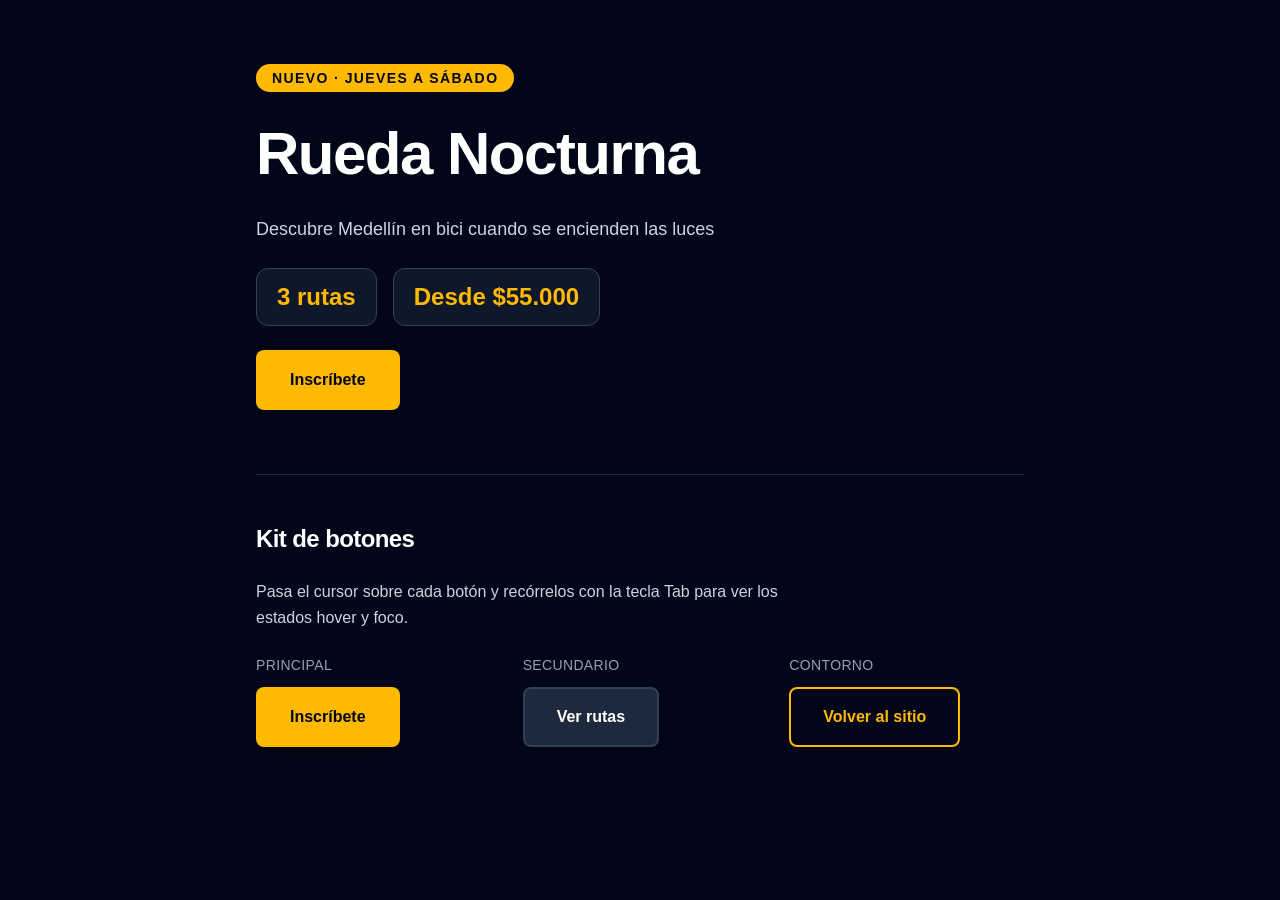
==== nocturna/index.html @ fd6419ac "MiniReto 2 (Tailwind): proyecto con CLI, sección principal y tres botones" ====
<!DOCTYPE html>
<html lang="es">
<head>
    <meta charset="UTF-8">
    <meta name="viewport" content="width=device-width, initial-scale=1.0">
    <meta name="description" content="Rueda Nocturna: recorridos en bicicleta por Medellín cuando se encienden las luces. Jueves a sábado.">
    <title>Rueda Nocturna | Rueda Libre</title>

    <!-- CSS generado por la CLI de Tailwind (no el Play CDN) -->
    <link rel="stylesheet" href="src/output.css">
</head>
<body class="bg-slate-950 text-white antialiased">

    <a href="#contenido" class="sr-only focus:not-sr-only focus:absolute focus:left-4 focus:top-4 focus:z-50 focus:rounded focus:bg-white focus:px-4 focus:py-2 focus:text-slate-950">Saltar al contenido principal</a>

    <main id="contenido" class="px-6 py-16">
        <div class="mx-auto w-full max-w-3xl space-y-16">

            <!-- ===== SECCIÓN PRINCIPAL (del prototipo aprobado) ===== -->
            <section class="space-y-6" aria-labelledby="titulo-campana">

                <p class="inline-block rounded-full bg-amber-400 px-4 py-1 text-sm font-semibold uppercase tracking-widest text-slate-950">Nuevo · Jueves a sábado</p>

                <h1 id="titulo-campana" class="text-5xl font-bold leading-tight tracking-tight text-white sm:text-6xl">Rueda Nocturna</h1>

                <p class="max-w-xl text-lg leading-relaxed text-slate-300">Descubre Medellín en bici cuando se encienden las luces</p>

                <ul class="flex flex-wrap gap-4">
                    <li class="rounded-xl border border-slate-700 bg-slate-900 px-5 py-3 text-2xl font-bold text-amber-400">3 rutas</li>
                    <li class="rounded-xl border border-slate-700 bg-slate-900 px-5 py-3 text-2xl font-bold text-amber-400">Desde $55.000</li>
                </ul>

                <div>
                    <a href="../paginas/reservas.html" class="inline-block rounded-lg border-2 border-transparent bg-amber-400 px-8 py-4 text-base font-semibold text-slate-950 shadow-lg hover:bg-amber-200 focus:outline-hidden focus:ring-4 focus:ring-white focus:ring-offset-2 focus:ring-offset-slate-950">Inscríbete</a>
                </div>
            </section>

            <!-- ===== KIT DE BOTONES: principal, secundario y de contorno =====
                 Los tres comparten tamaño, tipografía y anillo de foco.
                 Cada uno cambia con hover: y muestra un anillo blanco con focus: -->
            <section class="space-y-6 border-t border-slate-800 pt-12" aria-labelledby="titulo-kit">
                <h2 id="titulo-kit" class="text-2xl font-bold tracking-tight">Kit de botones</h2>
                <p class="max-w-xl leading-relaxed text-slate-300">Pasa el cursor sobre cada botón y recórrelos con la tecla Tab para ver los estados hover y foco.</p>

                <div class="grid gap-8 sm:grid-cols-3">

                    <div class="space-y-3">
                        <p class="text-sm uppercase tracking-wide text-slate-400">Principal</p>
                        <a href="../paginas/reservas.html" class="inline-block rounded-lg border-2 border-transparent bg-amber-400 px-8 py-4 text-base font-semibold text-slate-950 shadow-lg hover:bg-amber-200 focus:outline-hidden focus:ring-4 focus:ring-white focus:ring-offset-2 focus:ring-offset-slate-950">Inscríbete</a>
                    </div>

                    <div class="space-y-3">
                        <p class="text-sm uppercase tracking-wide text-slate-400">Secundario</p>
                        <a href="../paginas/tarifas.html" class="inline-block rounded-lg border-2 border-slate-700 bg-slate-800 px-8 py-4 text-base font-semibold text-white shadow-md hover:bg-slate-600 focus:outline-hidden focus:ring-4 focus:ring-white focus:ring-offset-2 focus:ring-offset-slate-950">Ver rutas</a>
                    </div>

                    <div class="space-y-3">
                        <p class="text-sm uppercase tracking-wide text-slate-400">Contorno</p>
                        <a href="../index.html" class="inline-block rounded-lg border-2 border-amber-400 px-8 py-4 text-base font-semibold text-amber-400 hover:bg-amber-400 hover:text-slate-950 focus:outline-hidden focus:ring-4 focus:ring-white focus:ring-offset-2 focus:ring-offset-slate-950">Volver al sitio</a>
                    </div>

                </div>
            </section>

        </div>
    </main>
</body>
</html>
---- nocturna/src/output.css ----
/*! tailwindcss v4.3.4 | MIT License | https://tailwindcss.com */
@layer properties;
@layer theme, base, components, utilities;
@layer theme {
  :root, :host {
    --font-sans: -apple-system, BlinkMacSystemFont, "Segoe UI", Roboto, "Helvetica Neue",
      "Noto Sans", Arial, sans-serif, "Apple Color Emoji", "Segoe UI Emoji",
      "Segoe UI Symbol", "Noto Color Emoji";
    --font-mono: ui-monospace, SFMono-Regular, Menlo, Monaco, Consolas, "Liberation Mono",
      "Courier New", monospace;
    --color-amber-200: oklch(92.4% 0.12 95.746);
    --color-amber-400: oklch(82.8% 0.189 84.429);
    --color-slate-300: oklch(86.9% 0.022 252.894);
    --color-slate-400: oklch(70.4% 0.04 256.788);
    --color-slate-600: oklch(44.6% 0.043 257.281);
    --color-slate-700: oklch(37.2% 0.044 257.287);
    --color-slate-800: oklch(27.9% 0.041 260.031);
    --color-slate-900: oklch(20.8% 0.042 265.755);
    --color-slate-950: oklch(12.9% 0.042 264.695);
    --color-white: #fff;
    --spacing: 0.25rem;
    --container-xl: 36rem;
    --container-3xl: 48rem;
    --text-sm: 0.875rem;
    --text-sm--line-height: calc(1.25 / 0.875);
    --text-base: 1rem;
    --text-base--line-height: calc(1.5 / 1);
    --text-lg: 1.125rem;
    --text-lg--line-height: calc(1.75 / 1.125);
    --text-2xl: 1.5rem;
    --text-2xl--line-height: calc(2 / 1.5);
    --text-5xl: 3rem;
    --text-5xl--line-height: 1;
    --text-6xl: 3.75rem;
    --text-6xl--line-height: 1;
    --font-weight-semibold: 600;
    --font-weight-bold: 700;
    --tracking-tight: -0.025em;
    --tracking-wide: 0.025em;
    --tracking-widest: 0.1em;
    --leading-tight: 1.25;
    --leading-relaxed: 1.625;
    --radius-lg: 0.5rem;
    --radius-xl: 0.75rem;
    --default-font-family: var(--font-sans);
    --default-mono-font-family: var(--font-mono);
  }
}
@layer base {
  *, ::after, ::before, ::backdrop, ::file-selector-button {
    box-sizing: border-box;
    margin: 0;
    padding: 0;
    border: 0 solid;
  }
  html, :host {
    line-height: 1.5;
    -webkit-text-size-adjust: 100%;
    tab-size: 4;
    font-family: var(--default-font-family, -apple-system, BlinkMacSystemFont, "Segoe UI", Roboto, "Helvetica Neue", "Noto Sans", Arial, sans-serif, "Apple Color Emoji", "Segoe UI Emoji", "Segoe UI Symbol", "Noto Color Emoji");
    font-feature-settings: var(--default-font-feature-settings, normal);
    font-variation-settings: var(--default-font-variation-settings, normal);
    -webkit-tap-highlight-color: transparent;
  }
  hr {
    height: 0;
    color: inherit;
    border-top-width: 1px;
  }
  abbr:where([title]) {
    -webkit-text-decoration: underline dotted;
    text-decoration: underline dotted;
  }
  h1, h2, h3, h4, h5, h6 {
    font-size: inherit;
    font-weight: inherit;
  }
  a {
    color: inherit;
    -webkit-text-decoration: inherit;
    text-decoration: inherit;
  }
  b, strong {
    font-weight: bolder;
  }
  code, kbd, samp, pre {
    font-family: var(--default-mono-font-family, ui-monospace, SFMono-Regular, Menlo, Monaco, Consolas, "Liberation Mono", "Courier New", monospace);
    font-feature-settings: var(--default-mono-font-feature-settings, normal);
    font-variation-settings: var(--default-mono-font-variation-settings, normal);
    font-size: 1em;
  }
  small {
    font-size: 80%;
  }
  sub, sup {
    font-size: 75%;
    line-height: 0;
    position: relative;
    vertical-align: baseline;
  }
  sub {
    bottom: -0.25em;
  }
  sup {
    top: -0.5em;
  }
  table {
    text-indent: 0;
    border-color: inherit;
    border-collapse: collapse;
  }
  :-moz-focusring:where(:not(iframe)) {
    outline: auto;
  }
  progress {
    vertical-align: baseline;
  }
  summary {
    display: list-item;
  }
  ol, ul, menu {
    list-style: none;
  }
  img, svg, video, canvas, audio, iframe, embed, object {
    display: block;
    vertical-align: middle;
  }
  img, video {
    max-width: 100%;
    height: auto;
  }
  button, input, select, optgroup, textarea, ::file-selector-button {
    font: inherit;
    font-feature-settings: inherit;
    font-variation-settings: inherit;
    letter-spacing: inherit;
    color: inherit;
    border-radius: 0;
    background-color: transparent;
    opacity: 1;
  }
  :where(select:is([multiple], [size])) optgroup {
    font-weight: bolder;
  }
  :where(select:is([multiple], [size])) optgroup option {
    padding-inline-start: 20px;
  }
  ::file-selector-button {
    margin-inline-end: 4px;
  }
  ::placeholder {
    opacity: 1;
  }
  @supports (not (-webkit-appearance: -apple-pay-button))  or (contain-intrinsic-size: 1px) {
    ::placeholder {
      color: currentcolor;
      @supports (color: color-mix(in lab, red, red)) {
        color: color-mix(in oklab, currentcolor 50%, transparent);
      }
    }
  }
  textarea {
    resize: vertical;
  }
  ::-webkit-search-decoration {
    -webkit-appearance: none;
  }
  ::-webkit-date-and-time-value {
    min-height: 1lh;
    text-align: inherit;
  }
  ::-webkit-datetime-edit {
    display: inline-flex;
  }
  ::-webkit-datetime-edit-fields-wrapper {
    padding: 0;
  }
  ::-webkit-datetime-edit, ::-webkit-datetime-edit-year-field, ::-webkit-datetime-edit-month-field, ::-webkit-datetime-edit-day-field, ::-webkit-datetime-edit-hour-field, ::-webkit-datetime-edit-minute-field, ::-webkit-datetime-edit-second-field, ::-webkit-datetime-edit-millisecond-field, ::-webkit-datetime-edit-meridiem-field {
    padding-block: 0;
  }
  ::-webkit-calendar-picker-indicator {
    line-height: 1;
  }
  :-moz-ui-invalid {
    box-shadow: none;
  }
  button, input:where([type="button"], [type="reset"], [type="submit"]), ::file-selector-button {
    appearance: button;
  }
  ::-webkit-inner-spin-button, ::-webkit-outer-spin-button {
    height: auto;
  }
  [hidden]:where(:not([hidden="until-found"])) {
    display: none !important;
  }
}
@layer utilities {
  .visible {
    visibility: visible;
  }
  .sr-only {
    position: absolute;
    width: 1px;
    height: 1px;
    padding: 0;
    margin: -1px;
    overflow: hidden;
    clip-path: inset(50%);
    white-space: nowrap;
    border-width: 0;
  }
  .mx-auto {
    margin-inline: auto;
  }
  .flex {
    display: flex;
  }
  .grid {
    display: grid;
  }
  .inline-block {
    display: inline-block;
  }
  .table {
    display: table;
  }
  .min-h-screen {
    min-height: 100vh;
  }
  .w-full {
    width: 100%;
  }
  .max-w-3xl {
    max-width: var(--container-3xl);
  }
  .max-w-xl {
    max-width: var(--container-xl);
  }
  .border-collapse {
    border-collapse: collapse;
  }
  .resize {
    resize: both;
  }
  .flex-wrap {
    flex-wrap: wrap;
  }
  .items-center {
    align-items: center;
  }
  .gap-4 {
    gap: calc(var(--spacing) * 4);
  }
  .gap-8 {
    gap: calc(var(--spacing) * 8);
  }
  :where(.space-y-3 > :not(:last-child)) {
    --tw-space-y-reverse: 0;
    margin-block-start: calc(calc(var(--spacing) * 3) * var(--tw-space-y-reverse));
    margin-block-end: calc(calc(var(--spacing) * 3) * calc(1 - var(--tw-space-y-reverse)));
  }
  :where(.space-y-6 > :not(:last-child)) {
    --tw-space-y-reverse: 0;
    margin-block-start: calc(calc(var(--spacing) * 6) * var(--tw-space-y-reverse));
    margin-block-end: calc(calc(var(--spacing) * 6) * calc(1 - var(--tw-space-y-reverse)));
  }
  :where(.space-y-16 > :not(:last-child)) {
    --tw-space-y-reverse: 0;
    margin-block-start: calc(calc(var(--spacing) * 16) * var(--tw-space-y-reverse));
    margin-block-end: calc(calc(var(--spacing) * 16) * calc(1 - var(--tw-space-y-reverse)));
  }
  .rounded-full {
    border-radius: calc(infinity * 1px);
  }
  .rounded-lg {
    border-radius: var(--radius-lg);
  }
  .rounded-xl {
    border-radius: var(--radius-xl);
  }
  .border {
    border-style: var(--tw-border-style);
    border-width: 1px;
  }
  .border-2 {
    border-style: var(--tw-border-style);
    border-width: 2px;
  }
  .border-t {
    border-top-style: var(--tw-border-style);
    border-top-width: 1px;
  }
  .border-amber-400 {
    border-color: var(--color-amber-400);
  }
  .border-slate-700 {
    border-color: var(--color-slate-700);
  }
  .border-slate-800 {
    border-color: var(--color-slate-800);
  }
  .border-transparent {
    border-color: transparent;
  }
  .bg-amber-400 {
    background-color: var(--color-amber-400);
  }
  .bg-slate-800 {
    background-color: var(--color-slate-800);
  }
  .bg-slate-900 {
    background-color: var(--color-slate-900);
  }
  .bg-slate-950 {
    background-color: var(--color-slate-950);
  }
  .px-4 {
    padding-inline: calc(var(--spacing) * 4);
  }
  .px-5 {
    padding-inline: calc(var(--spacing) * 5);
  }
  .px-6 {
    padding-inline: calc(var(--spacing) * 6);
  }
  .px-8 {
    padding-inline: calc(var(--spacing) * 8);
  }
  .py-1 {
    padding-block: var(--spacing);
  }
  .py-3 {
    padding-block: calc(var(--spacing) * 3);
  }
  .py-4 {
    padding-block: calc(var(--spacing) * 4);
  }
  .py-16 {
    padding-block: calc(var(--spacing) * 16);
  }
  .pt-12 {
    padding-top: calc(var(--spacing) * 12);
  }
  .text-2xl {
    font-size: var(--text-2xl);
    line-height: var(--tw-leading, var(--text-2xl--line-height));
  }
  .text-5xl {
    font-size: var(--text-5xl);
    line-height: var(--tw-leading, var(--text-5xl--line-height));
  }
  .text-base {
    font-size: var(--text-base);
    line-height: var(--tw-leading, var(--text-base--line-height));
  }
  .text-lg {
    font-size: var(--text-lg);
    line-height: var(--tw-leading, var(--text-lg--line-height));
  }
  .text-sm {
    font-size: var(--text-sm);
    line-height: var(--tw-leading, var(--text-sm--line-height));
  }
  .leading-relaxed {
    --tw-leading: var(--leading-relaxed);
    line-height: var(--leading-relaxed);
  }
  .leading-tight {
    --tw-leading: var(--leading-tight);
    line-height: var(--leading-tight);
  }
  .font-bold {
    --tw-font-weight: var(--font-weight-bold);
    font-weight: var(--font-weight-bold);
  }
  .font-semibold {
    --tw-font-weight: var(--font-weight-semibold);
    font-weight: var(--font-weight-semibold);
  }
  .tracking-tight {
    --tw-tracking: var(--tracking-tight);
    letter-spacing: var(--tracking-tight);
  }
  .tracking-wide {
    --tw-tracking: var(--tracking-wide);
    letter-spacing: var(--tracking-wide);
  }
  .tracking-widest {
    --tw-tracking: var(--tracking-widest);
    letter-spacing: var(--tracking-widest);
  }
  .text-amber-400 {
    color: var(--color-amber-400);
  }
  .text-slate-300 {
    color: var(--color-slate-300);
  }
  .text-slate-400 {
    color: var(--color-slate-400);
  }
  .text-slate-950 {
    color: var(--color-slate-950);
  }
  .text-white {
    color: var(--color-white);
  }
  .uppercase {
    text-transform: uppercase;
  }
  .underline {
    text-decoration-line: underline;
  }
  .antialiased {
    -webkit-font-smoothing: antialiased;
    -moz-osx-font-smoothing: grayscale;
  }
  .shadow-lg {
    --tw-shadow: 0 10px 15px -3px var(--tw-shadow-color, rgb(0 0 0 / 0.1)), 0 4px 6px -4px var(--tw-shadow-color, rgb(0 0 0 / 0.1));
    box-shadow: var(--tw-inset-shadow), var(--tw-inset-ring-shadow), var(--tw-ring-offset-shadow), var(--tw-ring-shadow), var(--tw-shadow);
  }
  .shadow-md {
    --tw-shadow: 0 4px 6px -1px var(--tw-shadow-color, rgb(0 0 0 / 0.1)), 0 2px 4px -2px var(--tw-shadow-color, rgb(0 0 0 / 0.1));
    box-shadow: var(--tw-inset-shadow), var(--tw-inset-ring-shadow), var(--tw-ring-offset-shadow), var(--tw-ring-shadow), var(--tw-shadow);
  }
  .outline {
    outline-style: var(--tw-outline-style);
    outline-width: 1px;
  }
  @media (hover: hover) {
    .hover\:bg-amber-200:hover {
      background-color: var(--color-amber-200);
    }
    .hover\:bg-amber-400:hover {
      background-color: var(--color-amber-400);
    }
    .hover\:bg-slate-600:hover {
      background-color: var(--color-slate-600);
    }
    .hover\:text-slate-950:hover {
      color: var(--color-slate-950);
    }
  }
  .focus\:not-sr-only:focus {
    position: static;
    width: auto;
    height: auto;
    padding: 0;
    margin: 0;
    overflow: visible;
    clip-path: none;
    white-space: normal;
  }
  .focus\:absolute:focus {
    position: absolute;
  }
  .focus\:top-4:focus {
    top: calc(var(--spacing) * 4);
  }
  .focus\:left-4:focus {
    left: calc(var(--spacing) * 4);
  }
  .focus\:z-50:focus {
    z-index: 50;
  }
  .focus\:rounded:focus {
    border-radius: 0.25rem;
  }
  .focus\:bg-white:focus {
    background-color: var(--color-white);
  }
  .focus\:px-4:focus {
    padding-inline: calc(var(--spacing) * 4);
  }
  .focus\:py-2:focus {
    padding-block: calc(var(--spacing) * 2);
  }
  .focus\:text-slate-950:focus {
    color: var(--color-slate-950);
  }
  .focus\:ring-4:focus {
    --tw-ring-shadow: var(--tw-ring-inset, ) 0 0 0 calc(4px + var(--tw-ring-offset-width)) var(--tw-ring-color, currentcolor);
    box-shadow: var(--tw-inset-shadow), var(--tw-inset-ring-shadow), var(--tw-ring-offset-shadow), var(--tw-ring-shadow), var(--tw-shadow);
  }
  .focus\:ring-white:focus {
    --tw-ring-color: var(--color-white);
  }
  .focus\:ring-offset-2:focus {
    --tw-ring-offset-width: 2px;
    --tw-ring-offset-shadow: var(--tw-ring-inset, ) 0 0 0 var(--tw-ring-offset-width) var(--tw-ring-offset-color);
  }
  .focus\:ring-offset-slate-950:focus {
    --tw-ring-offset-color: var(--color-slate-950);
  }
  .focus\:outline-hidden:focus {
    --tw-outline-style: none;
    outline-style: none;
    @media (forced-colors: active) {
      outline: 2px solid transparent;
      outline-offset: 2px;
    }
  }
  @media (width >= 40rem) {
    .sm\:grid-cols-3 {
      grid-template-columns: repeat(3, minmax(0, 1fr));
    }
    .sm\:text-6xl {
      font-size: var(--text-6xl);
      line-height: var(--tw-leading, var(--text-6xl--line-height));
    }
  }
}
@property --tw-space-y-reverse {
  syntax: "*";
  inherits: false;
  initial-value: 0;
}
@property --tw-border-style {
  syntax: "*";
  inherits: false;
  initial-value: solid;
}
@property --tw-leading {
  syntax: "*";
  inherits: false;
}
@property --tw-font-weight {
  syntax: "*";
  inherits: false;
}
@property --tw-tracking {
  syntax: "*";
  inherits: false;
}
@property --tw-shadow {
  syntax: "*";
  inherits: false;
  initial-value: 0 0 #0000;
}
@property --tw-shadow-color {
  syntax: "*";
  inherits: false;
}
@property --tw-shadow-alpha {
  syntax: "<percentage>";
  inherits: false;
  initial-value: 100%;
}
@property --tw-inset-shadow {
  syntax: "*";
  inherits: false;
  initial-value: 0 0 #0000;
}
@property --tw-inset-shadow-color {
  syntax: "*";
  inherits: false;
}
@property --tw-inset-shadow-alpha {
  syntax: "<percentage>";
  inherits: false;
  initial-value: 100%;
}
@property --tw-ring-color {
  syntax: "*";
  inherits: false;
}
@property --tw-ring-shadow {
  syntax: "*";
  inherits: false;
  initial-value: 0 0 #0000;
}
@property --tw-inset-ring-color {
  syntax: "*";
  inherits: false;
}
@property --tw-inset-ring-shadow {
  syntax: "*";
  inherits: false;
  initial-value: 0 0 #0000;
}
@property --tw-ring-inset {
  syntax: "*";
  inherits: false;
}
@property --tw-ring-offset-width {
  syntax: "<length>";
  inherits: false;
  initial-value: 0px;
}
@property --tw-ring-offset-color {
  syntax: "*";
  inherits: false;
  initial-value: #fff;
}
@property --tw-ring-offset-shadow {
  syntax: "*";
  inherits: false;
  initial-value: 0 0 #0000;
}
@property --tw-outline-style {
  syntax: "*";
  inherits: false;
  initial-value: solid;
}
@layer properties {
  @supports ((-webkit-hyphens: none) and (not (margin-trim: block))) or ((-moz-orient: inline) and (not (color:rgb(from red r g b)))) {
    *, ::before, ::after, ::backdrop {
      --tw-space-y-reverse: 0;
      --tw-border-style: solid;
      --tw-leading: initial;
      --tw-font-weight: initial;
      --tw-tracking: initial;
      --tw-shadow: 0 0 #0000;
      --tw-shadow-color: initial;
      --tw-shadow-alpha: 100%;
      --tw-inset-shadow: 0 0 #0000;
      --tw-inset-shadow-color: initial;
      --tw-inset-shadow-alpha: 100%;
      --tw-ring-color: initial;
      --tw-ring-shadow: 0 0 #0000;
      --tw-inset-ring-color: initial;
      --tw-inset-ring-shadow: 0 0 #0000;
      --tw-ring-inset: initial;
      --tw-ring-offset-width: 0px;
      --tw-ring-offset-color: #fff;
      --tw-ring-offset-shadow: 0 0 #0000;
      --tw-outline-style: solid;
    }
  }
}
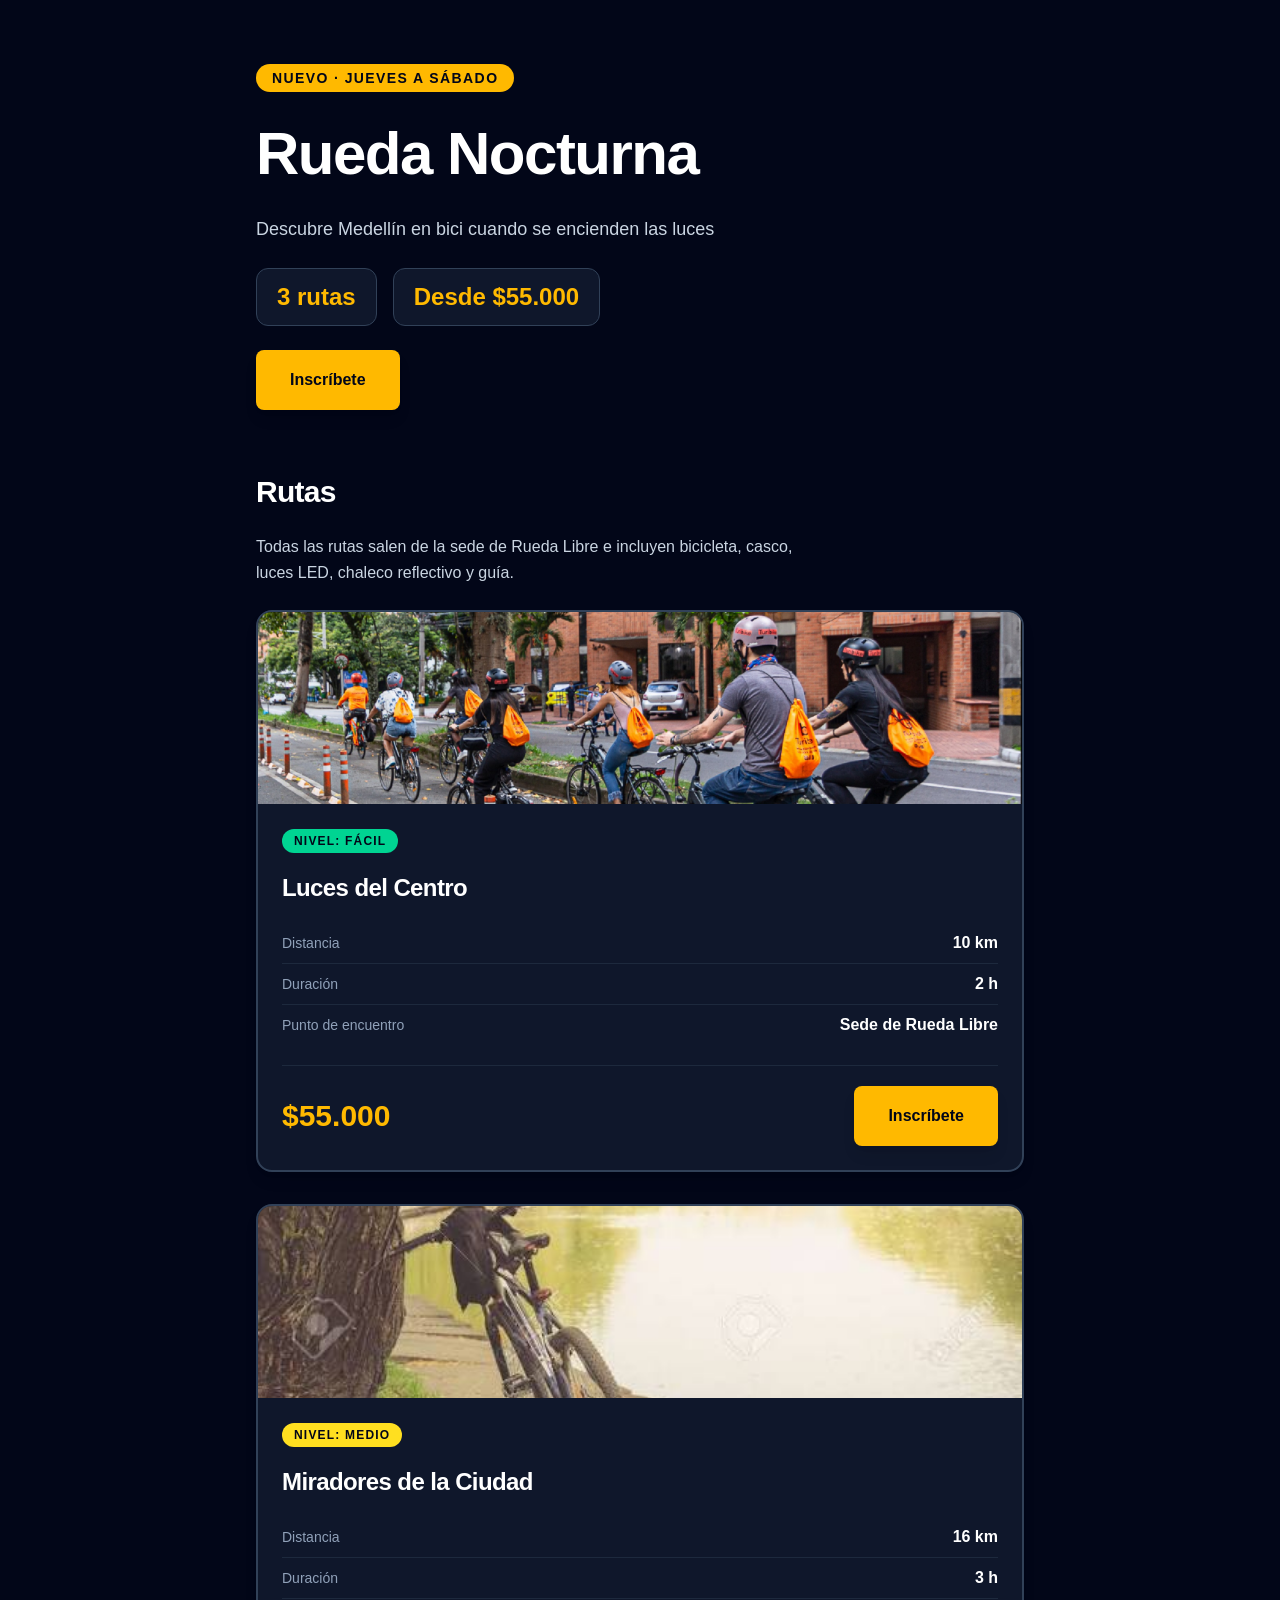
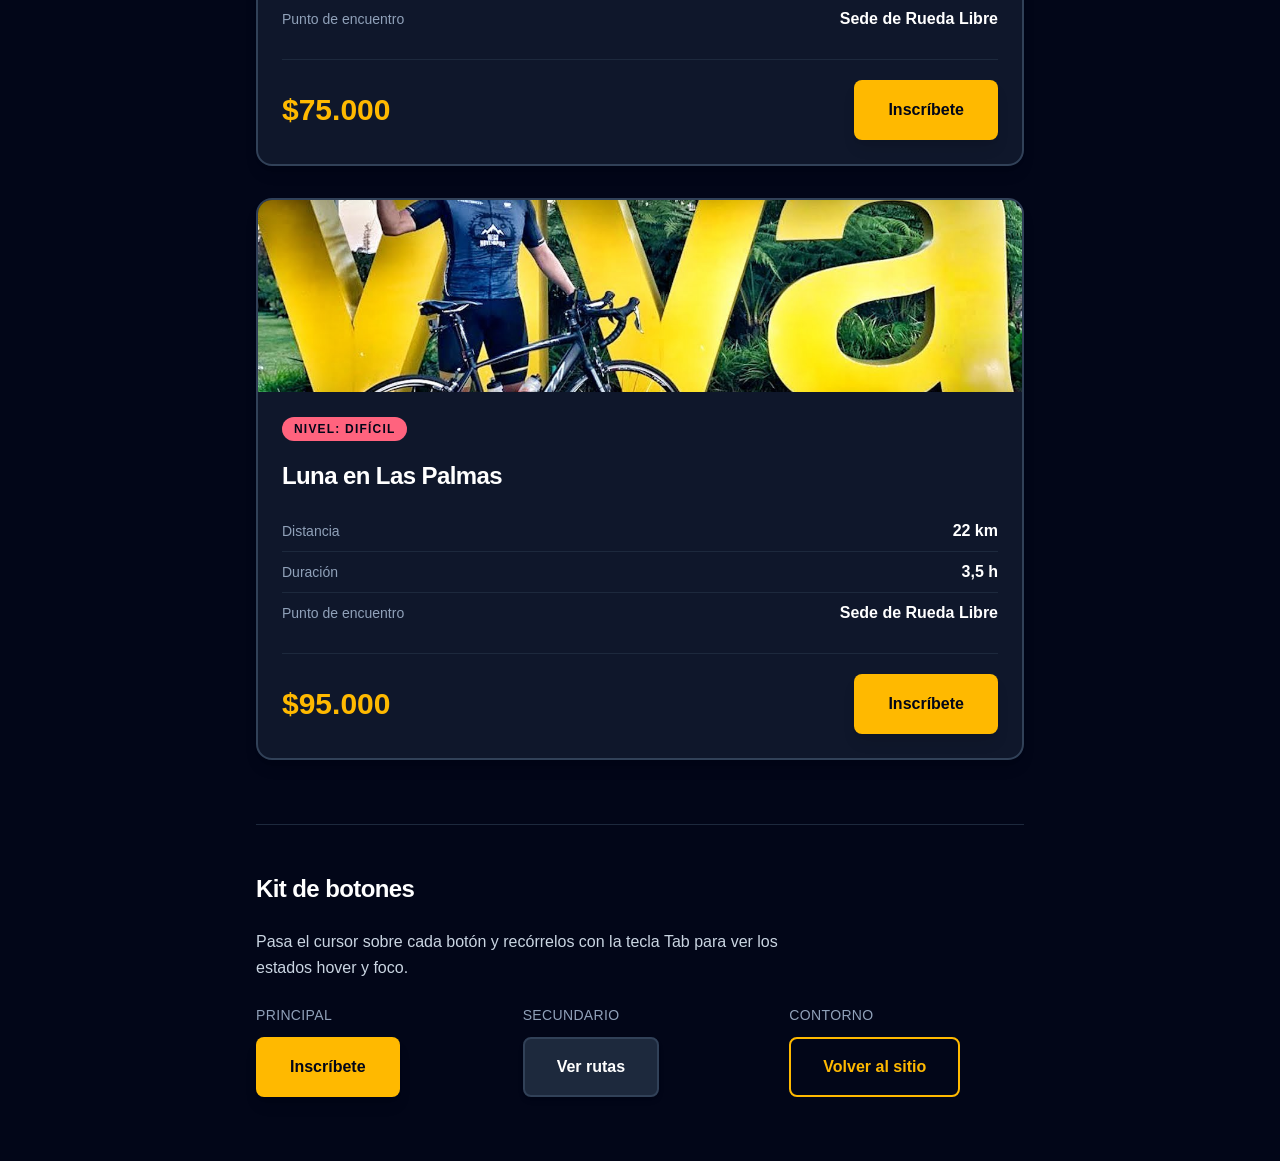
==== commit 8a0f2896: "MiniReto 3 (Tailwind): sección Rutas con tres cards" ====
--- a/nocturna/index.html
+++ b/nocturna/index.html
@@ -35,9 +35,102 @@
                 </div>
             </section>
 
-            <!-- ===== KIT DE BOTONES: principal, secundario y de contorno =====
-                 Los tres comparten tamaño, tipografía y anillo de foco.
-                 Cada uno cambia con hover: y muestra un anillo blanco con focus: -->
+            <!-- ===== RUTAS =====
+                 Tres cards con la misma estructura, una debajo de otra (la cuadrícula llega mañana).
+                 Card: borde de 2 px (el hover solo le cambia el color, así el contenido no se mueve),
+                 sombra, esquinas redondeadas y overflow-hidden para que la imagen siga la curva.
+                 Etiqueta de nivel: color por dificultad + texto "Nivel: ..." -->
+            <section class="space-y-6" aria-labelledby="titulo-rutas">
+                <h2 id="titulo-rutas" class="text-3xl font-bold tracking-tight">Rutas</h2>
+                <p class="max-w-xl leading-relaxed text-slate-300">Todas las rutas salen de la sede de Rueda Libre e incluyen bicicleta, casco, luces LED, chaleco reflectivo y guía.</p>
+
+                <div class="space-y-8">
+
+                    <!-- Ruta 1 · Fácil -->
+                    <article class="overflow-hidden rounded-2xl border-2 border-slate-700 bg-slate-900 shadow-lg transition duration-200 hover:border-amber-400 hover:shadow-2xl">
+                        <img src="../img/barrio.jpg" alt="" width="800" height="400" loading="lazy" class="h-48 w-full object-cover">
+                        <div class="space-y-5 p-6">
+                            <p class="inline-block rounded-full bg-emerald-400 px-3 py-1 text-xs font-semibold uppercase tracking-widest text-slate-950">Nivel: Fácil</p>
+                            <h3 class="text-2xl font-bold leading-tight tracking-tight text-white">Luces del Centro</h3>
+                            <dl class="divide-y divide-slate-800">
+                                <div class="flex items-baseline justify-between gap-4 py-2">
+                                    <dt class="text-sm text-slate-400">Distancia</dt>
+                                    <dd class="font-semibold text-white">10 km</dd>
+                                </div>
+                                <div class="flex items-baseline justify-between gap-4 py-2">
+                                    <dt class="text-sm text-slate-400">Duración</dt>
+                                    <dd class="font-semibold text-white">2 h</dd>
+                                </div>
+                                <div class="flex items-baseline justify-between gap-4 py-2">
+                                    <dt class="text-sm text-slate-400">Punto de encuentro</dt>
+                                    <dd class="font-semibold text-white">Sede de Rueda Libre</dd>
+                                </div>
+                            </dl>
+                            <div class="flex flex-wrap items-center justify-between gap-4 border-t border-slate-800 pt-5">
+                                <p class="text-3xl font-bold text-amber-400">$55.000</p>
+                                <a href="../paginas/reservas.html" aria-label="Inscríbete en Luces del Centro" class="inline-block rounded-lg border-2 border-transparent bg-amber-400 px-8 py-4 text-base font-semibold text-slate-950 shadow-lg hover:bg-amber-200 focus:outline-hidden focus:ring-4 focus:ring-white focus:ring-offset-2 focus:ring-offset-slate-950">Inscríbete</a>
+                            </div>
+                        </div>
+                    </article>
+
+                    <!-- Ruta 2 · Medio -->
+                    <article class="overflow-hidden rounded-2xl border-2 border-slate-700 bg-slate-900 shadow-lg transition duration-200 hover:border-amber-400 hover:shadow-2xl">
+                        <img src="../img/rio.jpg" alt="" width="800" height="400" loading="lazy" class="h-48 w-full object-cover">
+                        <div class="space-y-5 p-6">
+                            <p class="inline-block rounded-full bg-yellow-300 px-3 py-1 text-xs font-semibold uppercase tracking-widest text-slate-950">Nivel: Medio</p>
+                            <h3 class="text-2xl font-bold leading-tight tracking-tight text-white">Miradores de la Ciudad</h3>
+                            <dl class="divide-y divide-slate-800">
+                                <div class="flex items-baseline justify-between gap-4 py-2">
+                                    <dt class="text-sm text-slate-400">Distancia</dt>
+                                    <dd class="font-semibold text-white">16 km</dd>
+                                </div>
+                                <div class="flex items-baseline justify-between gap-4 py-2">
+                                    <dt class="text-sm text-slate-400">Duración</dt>
+                                    <dd class="font-semibold text-white">3 h</dd>
+                                </div>
+                                <div class="flex items-baseline justify-between gap-4 py-2">
+                                    <dt class="text-sm text-slate-400">Punto de encuentro</dt>
+                                    <dd class="font-semibold text-white">Sede de Rueda Libre</dd>
+                                </div>
+                            </dl>
+                            <div class="flex flex-wrap items-center justify-between gap-4 border-t border-slate-800 pt-5">
+                                <p class="text-3xl font-bold text-amber-400">$75.000</p>
+                                <a href="../paginas/reservas.html" aria-label="Inscríbete en Miradores de la Ciudad" class="inline-block rounded-lg border-2 border-transparent bg-amber-400 px-8 py-4 text-base font-semibold text-slate-950 shadow-lg hover:bg-amber-200 focus:outline-hidden focus:ring-4 focus:ring-white focus:ring-offset-2 focus:ring-offset-slate-950">Inscríbete</a>
+                            </div>
+                        </div>
+                    </article>
+
+                    <!-- Ruta 3 · Difícil -->
+                    <article class="overflow-hidden rounded-2xl border-2 border-slate-700 bg-slate-900 shadow-lg transition duration-200 hover:border-amber-400 hover:shadow-2xl">
+                        <img src="../img/palmas.jpg" alt="" width="800" height="400" loading="lazy" class="h-48 w-full object-cover">
+                        <div class="space-y-5 p-6">
+                            <p class="inline-block rounded-full bg-rose-400 px-3 py-1 text-xs font-semibold uppercase tracking-widest text-slate-950">Nivel: Difícil</p>
+                            <h3 class="text-2xl font-bold leading-tight tracking-tight text-white">Luna en Las Palmas</h3>
+                            <dl class="divide-y divide-slate-800">
+                                <div class="flex items-baseline justify-between gap-4 py-2">
+                                    <dt class="text-sm text-slate-400">Distancia</dt>
+                                    <dd class="font-semibold text-white">22 km</dd>
+                                </div>
+                                <div class="flex items-baseline justify-between gap-4 py-2">
+                                    <dt class="text-sm text-slate-400">Duración</dt>
+                                    <dd class="font-semibold text-white">3,5 h</dd>
+                                </div>
+                                <div class="flex items-baseline justify-between gap-4 py-2">
+                                    <dt class="text-sm text-slate-400">Punto de encuentro</dt>
+                                    <dd class="font-semibold text-white">Sede de Rueda Libre</dd>
+                                </div>
+                            </dl>
+                            <div class="flex flex-wrap items-center justify-between gap-4 border-t border-slate-800 pt-5">
+                                <p class="text-3xl font-bold text-amber-400">$95.000</p>
+                                <a href="../paginas/reservas.html" aria-label="Inscríbete en Luna en Las Palmas" class="inline-block rounded-lg border-2 border-transparent bg-amber-400 px-8 py-4 text-base font-semibold text-slate-950 shadow-lg hover:bg-amber-200 focus:outline-hidden focus:ring-4 focus:ring-white focus:ring-offset-2 focus:ring-offset-slate-950">Inscríbete</a>
+                            </div>
+                        </div>
+                    </article>
+
+                </div>
+            </section>
+
+            <!-- ===== KIT DE BOTONES: principal, secundario y de contorno ===== -->
             <section class="space-y-6 border-t border-slate-800 pt-12" aria-labelledby="titulo-kit">
                 <h2 id="titulo-kit" class="text-2xl font-bold tracking-tight">Kit de botones</h2>
                 <p class="max-w-xl leading-relaxed text-slate-300">Pasa el cursor sobre cada botón y recórrelos con la tecla Tab para ver los estados hover y foco.</p>
--- a/nocturna/src/output.css
+++ b/nocturna/src/output.css
@@ -10,6 +10,9 @@
       "Courier New", monospace;
     --color-amber-200: oklch(92.4% 0.12 95.746);
     --color-amber-400: oklch(82.8% 0.189 84.429);
+    --color-yellow-300: oklch(90.5% 0.182 98.111);
+    --color-emerald-400: oklch(76.5% 0.177 163.223);
+    --color-rose-400: oklch(71.2% 0.194 13.428);
     --color-slate-300: oklch(86.9% 0.022 252.894);
     --color-slate-400: oklch(70.4% 0.04 256.788);
     --color-slate-600: oklch(44.6% 0.043 257.281);
@@ -21,6 +24,8 @@
     --spacing: 0.25rem;
     --container-xl: 36rem;
     --container-3xl: 48rem;
+    --text-xs: 0.75rem;
+    --text-xs--line-height: calc(1 / 0.75);
     --text-sm: 0.875rem;
     --text-sm--line-height: calc(1.25 / 0.875);
     --text-base: 1rem;
@@ -29,6 +34,8 @@
     --text-lg--line-height: calc(1.75 / 1.125);
     --text-2xl: 1.5rem;
     --text-2xl--line-height: calc(2 / 1.5);
+    --text-3xl: 1.875rem;
+    --text-3xl--line-height: calc(2.25 / 1.875);
     --text-5xl: 3rem;
     --text-5xl--line-height: 1;
     --text-6xl: 3.75rem;
@@ -42,6 +49,9 @@
     --leading-relaxed: 1.625;
     --radius-lg: 0.5rem;
     --radius-xl: 0.75rem;
+    --radius-2xl: 1rem;
+    --default-transition-duration: 150ms;
+    --default-transition-timing-function: cubic-bezier(0.4, 0, 0.2, 1);
     --default-font-family: var(--font-sans);
     --default-mono-font-family: var(--font-mono);
   }
@@ -224,6 +234,9 @@
   .table {
     display: table;
   }
+  .h-48 {
+    height: calc(var(--spacing) * 48);
+  }
   .min-h-screen {
     min-height: 100vh;
   }
@@ -245,8 +258,14 @@
   .flex-wrap {
     flex-wrap: wrap;
   }
+  .items-baseline {
+    align-items: baseline;
+  }
   .items-center {
     align-items: center;
+  }
+  .justify-between {
+    justify-content: space-between;
   }
   .gap-4 {
     gap: calc(var(--spacing) * 4);
@@ -259,16 +278,42 @@
     margin-block-start: calc(calc(var(--spacing) * 3) * var(--tw-space-y-reverse));
     margin-block-end: calc(calc(var(--spacing) * 3) * calc(1 - var(--tw-space-y-reverse)));
   }
+  :where(.space-y-5 > :not(:last-child)) {
+    --tw-space-y-reverse: 0;
+    margin-block-start: calc(calc(var(--spacing) * 5) * var(--tw-space-y-reverse));
+    margin-block-end: calc(calc(var(--spacing) * 5) * calc(1 - var(--tw-space-y-reverse)));
+  }
   :where(.space-y-6 > :not(:last-child)) {
     --tw-space-y-reverse: 0;
     margin-block-start: calc(calc(var(--spacing) * 6) * var(--tw-space-y-reverse));
     margin-block-end: calc(calc(var(--spacing) * 6) * calc(1 - var(--tw-space-y-reverse)));
   }
+  :where(.space-y-8 > :not(:last-child)) {
+    --tw-space-y-reverse: 0;
+    margin-block-start: calc(calc(var(--spacing) * 8) * var(--tw-space-y-reverse));
+    margin-block-end: calc(calc(var(--spacing) * 8) * calc(1 - var(--tw-space-y-reverse)));
+  }
   :where(.space-y-16 > :not(:last-child)) {
     --tw-space-y-reverse: 0;
     margin-block-start: calc(calc(var(--spacing) * 16) * var(--tw-space-y-reverse));
     margin-block-end: calc(calc(var(--spacing) * 16) * calc(1 - var(--tw-space-y-reverse)));
   }
+  :where(.divide-y > :not(:last-child)) {
+    --tw-divide-y-reverse: 0;
+    border-bottom-style: var(--tw-border-style);
+    border-top-style: var(--tw-border-style);
+    border-top-width: calc(1px * var(--tw-divide-y-reverse));
+    border-bottom-width: calc(1px * calc(1 - var(--tw-divide-y-reverse)));
+  }
+  :where(.divide-slate-800 > :not(:last-child)) {
+    border-color: var(--color-slate-800);
+  }
+  .overflow-hidden {
+    overflow: hidden;
+  }
+  .rounded-2xl {
+    border-radius: var(--radius-2xl);
+  }
   .rounded-full {
     border-radius: calc(infinity * 1px);
   }
@@ -305,6 +350,12 @@
   .bg-amber-400 {
     background-color: var(--color-amber-400);
   }
+  .bg-emerald-400 {
+    background-color: var(--color-emerald-400);
+  }
+  .bg-rose-400 {
+    background-color: var(--color-rose-400);
+  }
   .bg-slate-800 {
     background-color: var(--color-slate-800);
   }
@@ -314,6 +365,18 @@
   .bg-slate-950 {
     background-color: var(--color-slate-950);
   }
+  .bg-yellow-300 {
+    background-color: var(--color-yellow-300);
+  }
+  .object-cover {
+    object-fit: cover;
+  }
+  .p-6 {
+    padding: calc(var(--spacing) * 6);
+  }
+  .px-3 {
+    padding-inline: calc(var(--spacing) * 3);
+  }
   .px-4 {
     padding-inline: calc(var(--spacing) * 4);
   }
@@ -329,6 +392,9 @@
   .py-1 {
     padding-block: var(--spacing);
   }
+  .py-2 {
+    padding-block: calc(var(--spacing) * 2);
+  }
   .py-3 {
     padding-block: calc(var(--spacing) * 3);
   }
@@ -337,6 +403,9 @@
   }
   .py-16 {
     padding-block: calc(var(--spacing) * 16);
+  }
+  .pt-5 {
+    padding-top: calc(var(--spacing) * 5);
   }
   .pt-12 {
     padding-top: calc(var(--spacing) * 12);
@@ -345,6 +414,10 @@
     font-size: var(--text-2xl);
     line-height: var(--tw-leading, var(--text-2xl--line-height));
   }
+  .text-3xl {
+    font-size: var(--text-3xl);
+    line-height: var(--tw-leading, var(--text-3xl--line-height));
+  }
   .text-5xl {
     font-size: var(--text-5xl);
     line-height: var(--tw-leading, var(--text-5xl--line-height));
@@ -361,6 +434,10 @@
     font-size: var(--text-sm);
     line-height: var(--tw-leading, var(--text-sm--line-height));
   }
+  .text-xs {
+    font-size: var(--text-xs);
+    line-height: var(--tw-leading, var(--text-xs--line-height));
+  }
   .leading-relaxed {
     --tw-leading: var(--leading-relaxed);
     line-height: var(--leading-relaxed);
@@ -426,7 +503,19 @@
     outline-style: var(--tw-outline-style);
     outline-width: 1px;
   }
+  .transition {
+    transition-property: color, background-color, border-color, outline-color, text-decoration-color, fill, stroke, --tw-gradient-from, --tw-gradient-via, --tw-gradient-to, opacity, box-shadow, transform, translate, scale, rotate, filter, -webkit-backdrop-filter, backdrop-filter, display, content-visibility, overlay, pointer-events;
+    transition-timing-function: var(--tw-ease, var(--default-transition-timing-function));
+    transition-duration: var(--tw-duration, var(--default-transition-duration));
+  }
+  .duration-200 {
+    --tw-duration: 200ms;
+    transition-duration: 200ms;
+  }
   @media (hover: hover) {
+    .hover\:border-amber-400:hover {
+      border-color: var(--color-amber-400);
+    }
     .hover\:bg-amber-200:hover {
       background-color: var(--color-amber-200);
     }
@@ -438,6 +527,10 @@
     }
     .hover\:text-slate-950:hover {
       color: var(--color-slate-950);
+    }
+    .hover\:shadow-2xl:hover {
+      --tw-shadow: 0 25px 50px -12px var(--tw-shadow-color, rgb(0 0 0 / 0.25));
+      box-shadow: var(--tw-inset-shadow), var(--tw-inset-ring-shadow), var(--tw-ring-offset-shadow), var(--tw-ring-shadow), var(--tw-shadow);
     }
   }
   .focus\:not-sr-only:focus {
@@ -514,6 +607,11 @@
   inherits: false;
   initial-value: 0;
 }
+@property --tw-divide-y-reverse {
+  syntax: "*";
+  inherits: false;
+  initial-value: 0;
+}
 @property --tw-border-style {
   syntax: "*";
   inherits: false;
@@ -600,11 +698,16 @@
   syntax: "*";
   inherits: false;
   initial-value: solid;
+}
+@property --tw-duration {
+  syntax: "*";
+  inherits: false;
 }
 @layer properties {
   @supports ((-webkit-hyphens: none) and (not (margin-trim: block))) or ((-moz-orient: inline) and (not (color:rgb(from red r g b)))) {
     *, ::before, ::after, ::backdrop {
       --tw-space-y-reverse: 0;
+      --tw-divide-y-reverse: 0;
       --tw-border-style: solid;
       --tw-leading: initial;
       --tw-font-weight: initial;
@@ -624,6 +727,7 @@
       --tw-ring-offset-color: #fff;
       --tw-ring-offset-shadow: 0 0 #0000;
       --tw-outline-style: solid;
-    }
-  }
-}
+      --tw-duration: initial;
+    }
+  }
+}
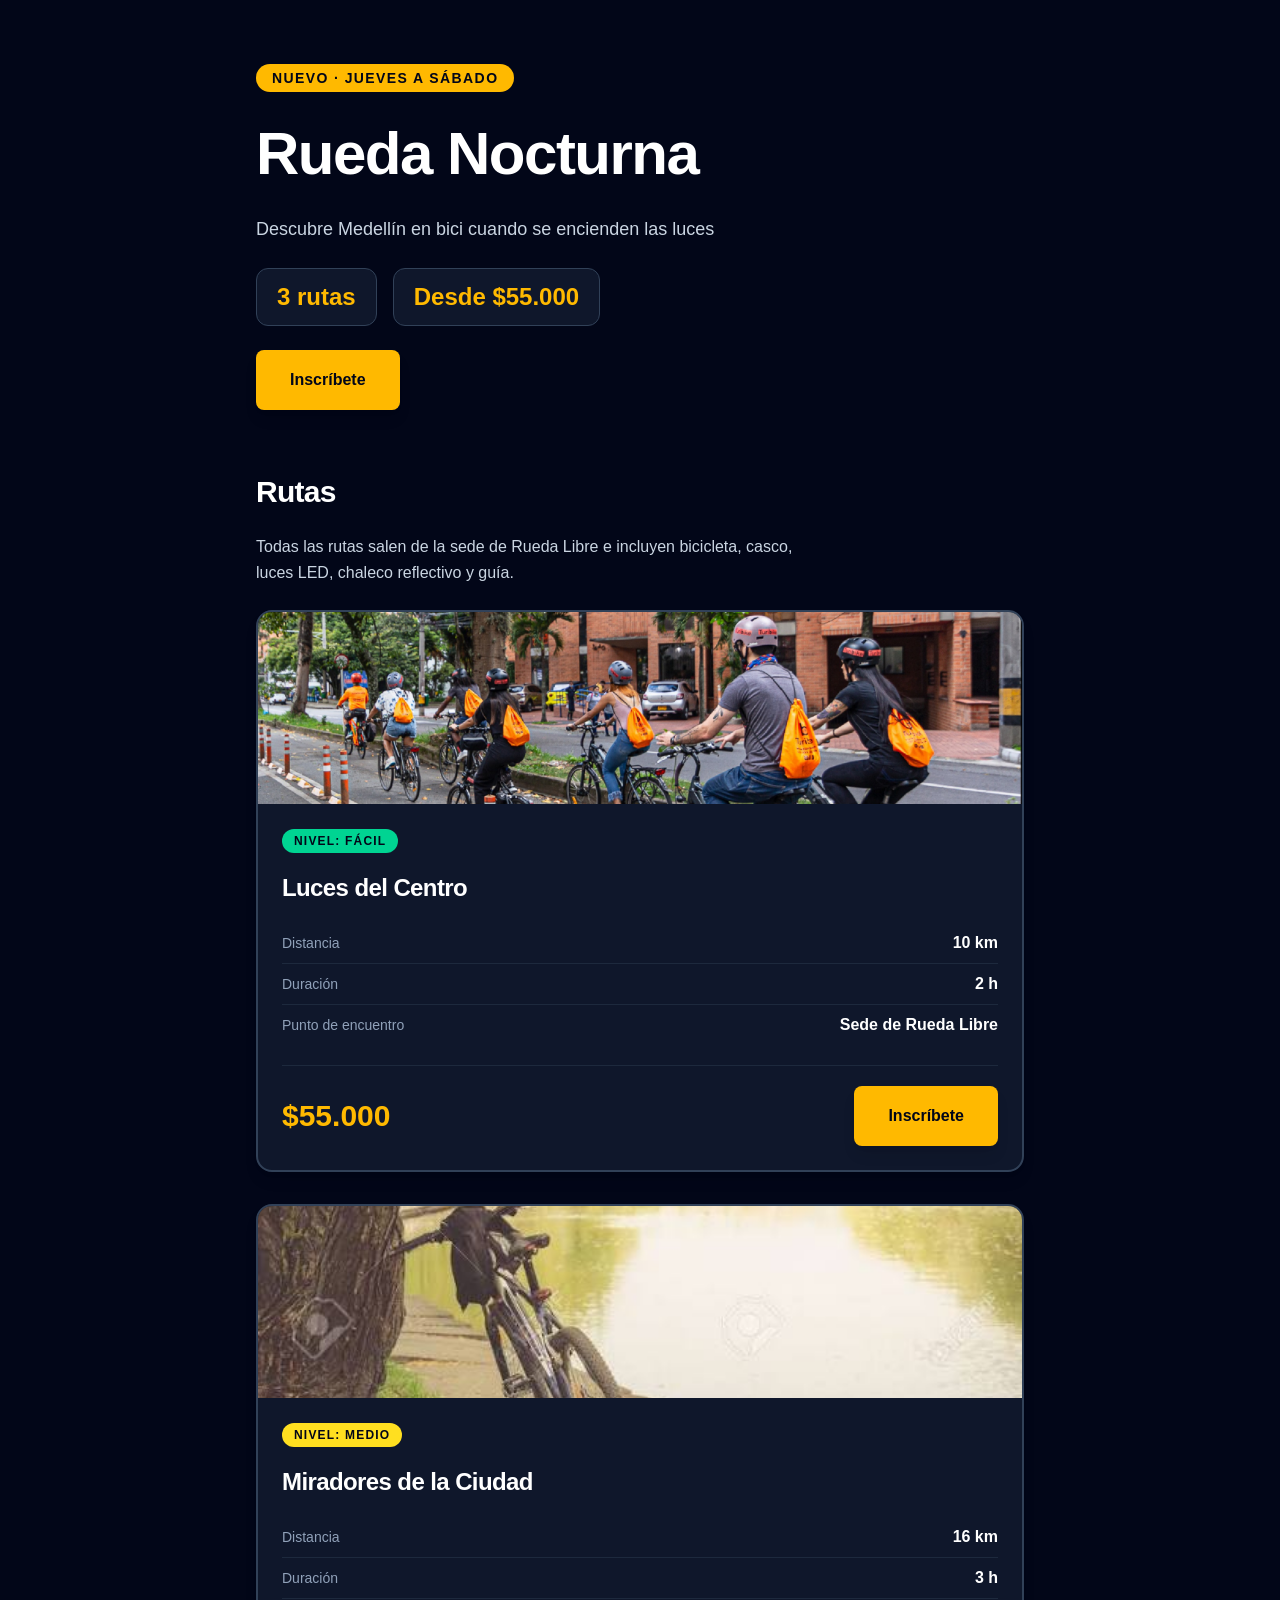
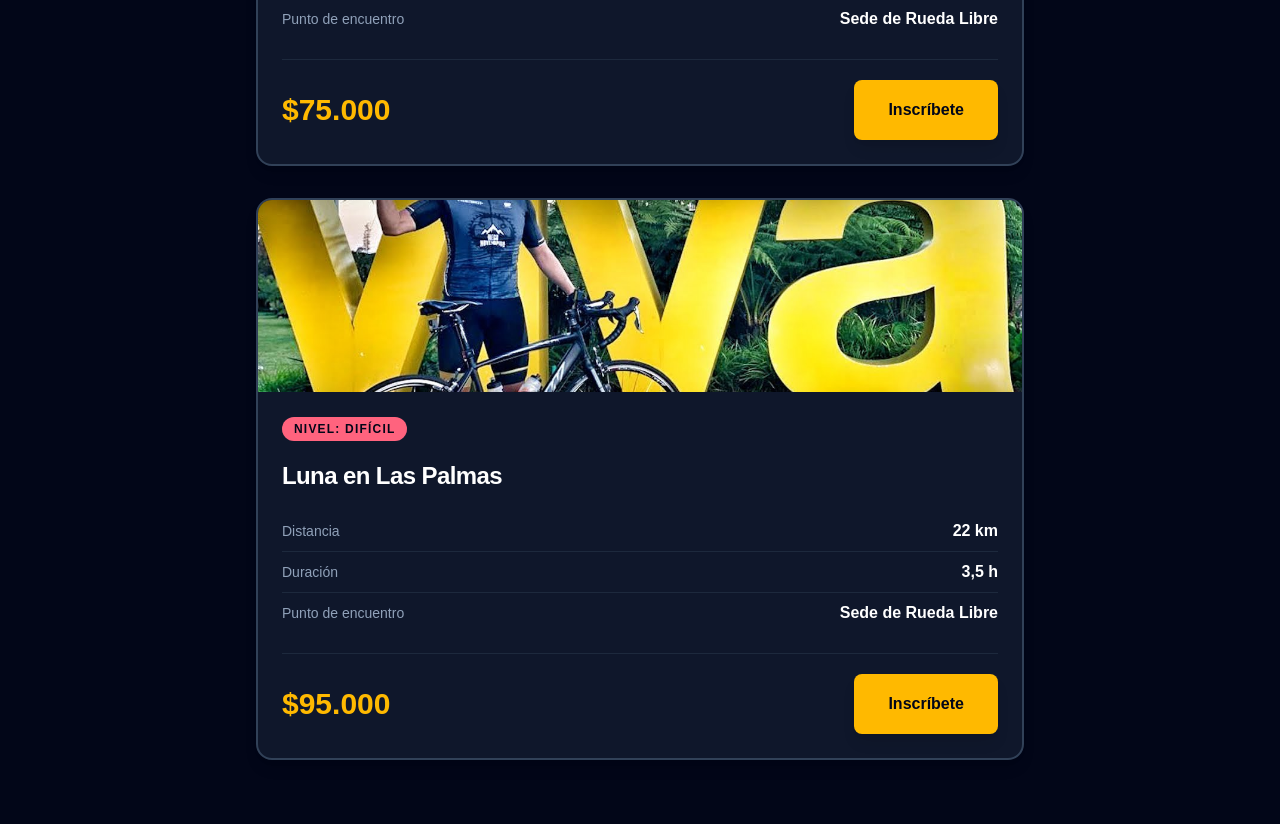
==== commit d1c621c3: "MiniReto 4 (Tailwind): kit de componentes v0.1 en componentes.html" ====
--- a/nocturna/index.html
+++ b/nocturna/index.html
@@ -130,31 +130,6 @@
                 </div>
             </section>
 
-            <!-- ===== KIT DE BOTONES: principal, secundario y de contorno ===== -->
-            <section class="space-y-6 border-t border-slate-800 pt-12" aria-labelledby="titulo-kit">
-                <h2 id="titulo-kit" class="text-2xl font-bold tracking-tight">Kit de botones</h2>
-                <p class="max-w-xl leading-relaxed text-slate-300">Pasa el cursor sobre cada botón y recórrelos con la tecla Tab para ver los estados hover y foco.</p>
-
-                <div class="grid gap-8 sm:grid-cols-3">
-
-                    <div class="space-y-3">
-                        <p class="text-sm uppercase tracking-wide text-slate-400">Principal</p>
-                        <a href="../paginas/reservas.html" class="inline-block rounded-lg border-2 border-transparent bg-amber-400 px-8 py-4 text-base font-semibold text-slate-950 shadow-lg hover:bg-amber-200 focus:outline-hidden focus:ring-4 focus:ring-white focus:ring-offset-2 focus:ring-offset-slate-950">Inscríbete</a>
-                    </div>
-
-                    <div class="space-y-3">
-                        <p class="text-sm uppercase tracking-wide text-slate-400">Secundario</p>
-                        <a href="../paginas/tarifas.html" class="inline-block rounded-lg border-2 border-slate-700 bg-slate-800 px-8 py-4 text-base font-semibold text-white shadow-md hover:bg-slate-600 focus:outline-hidden focus:ring-4 focus:ring-white focus:ring-offset-2 focus:ring-offset-slate-950">Ver rutas</a>
-                    </div>
-
-                    <div class="space-y-3">
-                        <p class="text-sm uppercase tracking-wide text-slate-400">Contorno</p>
-                        <a href="../index.html" class="inline-block rounded-lg border-2 border-amber-400 px-8 py-4 text-base font-semibold text-amber-400 hover:bg-amber-400 hover:text-slate-950 focus:outline-hidden focus:ring-4 focus:ring-white focus:ring-offset-2 focus:ring-offset-slate-950">Volver al sitio</a>
-                    </div>
-
-                </div>
-            </section>
-
         </div>
     </main>
 </body>
--- a/nocturna/src/output.css
+++ b/nocturna/src/output.css
@@ -9,12 +9,18 @@
     --font-mono: ui-monospace, SFMono-Regular, Menlo, Monaco, Consolas, "Liberation Mono",
       "Courier New", monospace;
     --color-amber-200: oklch(92.4% 0.12 95.746);
+    --color-amber-300: oklch(87.9% 0.169 91.605);
     --color-amber-400: oklch(82.8% 0.189 84.429);
     --color-yellow-300: oklch(90.5% 0.182 98.111);
+    --color-emerald-300: oklch(84.5% 0.143 164.978);
     --color-emerald-400: oklch(76.5% 0.177 163.223);
+    --color-sky-300: oklch(82.8% 0.111 230.318);
+    --color-sky-400: oklch(74.6% 0.16 232.661);
     --color-rose-400: oklch(71.2% 0.194 13.428);
+    --color-slate-200: oklch(92.9% 0.013 255.508);
     --color-slate-300: oklch(86.9% 0.022 252.894);
     --color-slate-400: oklch(70.4% 0.04 256.788);
+    --color-slate-500: oklch(55.4% 0.046 257.417);
     --color-slate-600: oklch(44.6% 0.043 257.281);
     --color-slate-700: oklch(37.2% 0.044 257.287);
     --color-slate-800: oklch(27.9% 0.041 260.031);
@@ -36,6 +42,8 @@
     --text-2xl--line-height: calc(2 / 1.5);
     --text-3xl: 1.875rem;
     --text-3xl--line-height: calc(2.25 / 1.875);
+    --text-4xl: 2.25rem;
+    --text-4xl--line-height: calc(2.5 / 2.25);
     --text-5xl: 3rem;
     --text-5xl--line-height: 1;
     --text-6xl: 3.75rem;
@@ -222,6 +230,12 @@
   .mx-auto {
     margin-inline: auto;
   }
+  .mt-1 {
+    margin-top: var(--spacing);
+  }
+  .block {
+    display: block;
+  }
   .flex {
     display: flex;
   }
@@ -272,11 +286,21 @@
   }
   .gap-8 {
     gap: calc(var(--spacing) * 8);
+  }
+  :where(.space-y-2 > :not(:last-child)) {
+    --tw-space-y-reverse: 0;
+    margin-block-start: calc(calc(var(--spacing) * 2) * var(--tw-space-y-reverse));
+    margin-block-end: calc(calc(var(--spacing) * 2) * calc(1 - var(--tw-space-y-reverse)));
   }
   :where(.space-y-3 > :not(:last-child)) {
     --tw-space-y-reverse: 0;
     margin-block-start: calc(calc(var(--spacing) * 3) * var(--tw-space-y-reverse));
     margin-block-end: calc(calc(var(--spacing) * 3) * calc(1 - var(--tw-space-y-reverse)));
+  }
+  :where(.space-y-4 > :not(:last-child)) {
+    --tw-space-y-reverse: 0;
+    margin-block-start: calc(calc(var(--spacing) * 4) * var(--tw-space-y-reverse));
+    margin-block-end: calc(calc(var(--spacing) * 4) * calc(1 - var(--tw-space-y-reverse)));
   }
   :where(.space-y-5 > :not(:last-child)) {
     --tw-space-y-reverse: 0;
@@ -311,6 +335,9 @@
   .overflow-hidden {
     overflow: hidden;
   }
+  .rounded {
+    border-radius: 0.25rem;
+  }
   .rounded-2xl {
     border-radius: var(--radius-2xl);
   }
@@ -335,9 +362,19 @@
     border-top-style: var(--tw-border-style);
     border-top-width: 1px;
   }
+  .border-l-4 {
+    border-left-style: var(--tw-border-style);
+    border-left-width: 4px;
+  }
   .border-amber-400 {
     border-color: var(--color-amber-400);
   }
+  .border-emerald-400 {
+    border-color: var(--color-emerald-400);
+  }
+  .border-sky-400 {
+    border-color: var(--color-sky-400);
+  }
   .border-slate-700 {
     border-color: var(--color-slate-700);
   }
@@ -350,12 +387,33 @@
   .bg-amber-400 {
     background-color: var(--color-amber-400);
   }
+  .bg-amber-400\/10 {
+    background-color: color-mix(in srgb, oklch(82.8% 0.189 84.429) 10%, transparent);
+    @supports (color: color-mix(in lab, red, red)) {
+      background-color: color-mix(in oklab, var(--color-amber-400) 10%, transparent);
+    }
+  }
   .bg-emerald-400 {
     background-color: var(--color-emerald-400);
   }
+  .bg-emerald-400\/10 {
+    background-color: color-mix(in srgb, oklch(76.5% 0.177 163.223) 10%, transparent);
+    @supports (color: color-mix(in lab, red, red)) {
+      background-color: color-mix(in oklab, var(--color-emerald-400) 10%, transparent);
+    }
+  }
   .bg-rose-400 {
     background-color: var(--color-rose-400);
   }
+  .bg-sky-400 {
+    background-color: var(--color-sky-400);
+  }
+  .bg-sky-400\/10 {
+    background-color: color-mix(in srgb, oklch(74.6% 0.16 232.661) 10%, transparent);
+    @supports (color: color-mix(in lab, red, red)) {
+      background-color: color-mix(in oklab, var(--color-sky-400) 10%, transparent);
+    }
+  }
   .bg-slate-800 {
     background-color: var(--color-slate-800);
   }
@@ -370,6 +428,9 @@
   }
   .object-cover {
     object-fit: cover;
+  }
+  .p-4 {
+    padding: calc(var(--spacing) * 4);
   }
   .p-6 {
     padding: calc(var(--spacing) * 6);
@@ -418,6 +479,10 @@
     font-size: var(--text-3xl);
     line-height: var(--tw-leading, var(--text-3xl--line-height));
   }
+  .text-4xl {
+    font-size: var(--text-4xl);
+    line-height: var(--tw-leading, var(--text-4xl--line-height));
+  }
   .text-5xl {
     font-size: var(--text-5xl);
     line-height: var(--tw-leading, var(--text-5xl--line-height));
@@ -466,8 +531,20 @@
     --tw-tracking: var(--tracking-widest);
     letter-spacing: var(--tracking-widest);
   }
+  .text-amber-300 {
+    color: var(--color-amber-300);
+  }
   .text-amber-400 {
     color: var(--color-amber-400);
+  }
+  .text-emerald-300 {
+    color: var(--color-emerald-300);
+  }
+  .text-sky-300 {
+    color: var(--color-sky-300);
+  }
+  .text-slate-200 {
+    color: var(--color-slate-200);
   }
   .text-slate-300 {
     color: var(--color-slate-300);
@@ -512,10 +589,16 @@
     --tw-duration: 200ms;
     transition-duration: 200ms;
   }
+  .placeholder\:text-slate-400::placeholder {
+    color: var(--color-slate-400);
+  }
   @media (hover: hover) {
     .hover\:border-amber-400:hover {
       border-color: var(--color-amber-400);
     }
+    .hover\:border-slate-500:hover {
+      border-color: var(--color-slate-500);
+    }
     .hover\:bg-amber-200:hover {
       background-color: var(--color-amber-200);
     }
@@ -524,6 +607,9 @@
     }
     .hover\:bg-slate-600:hover {
       background-color: var(--color-slate-600);
+    }
+    .hover\:text-amber-200:hover {
+      color: var(--color-amber-200);
     }
     .hover\:text-slate-950:hover {
       color: var(--color-slate-950);
@@ -558,6 +644,9 @@
   .focus\:rounded:focus {
     border-radius: 0.25rem;
   }
+  .focus\:border-amber-400:focus {
+    border-color: var(--color-amber-400);
+  }
   .focus\:bg-white:focus {
     background-color: var(--color-white);
   }
@@ -595,6 +684,10 @@
   @media (width >= 40rem) {
     .sm\:grid-cols-3 {
       grid-template-columns: repeat(3, minmax(0, 1fr));
+    }
+    .sm\:text-5xl {
+      font-size: var(--text-5xl);
+      line-height: var(--tw-leading, var(--text-5xl--line-height));
     }
     .sm\:text-6xl {
       font-size: var(--text-6xl);
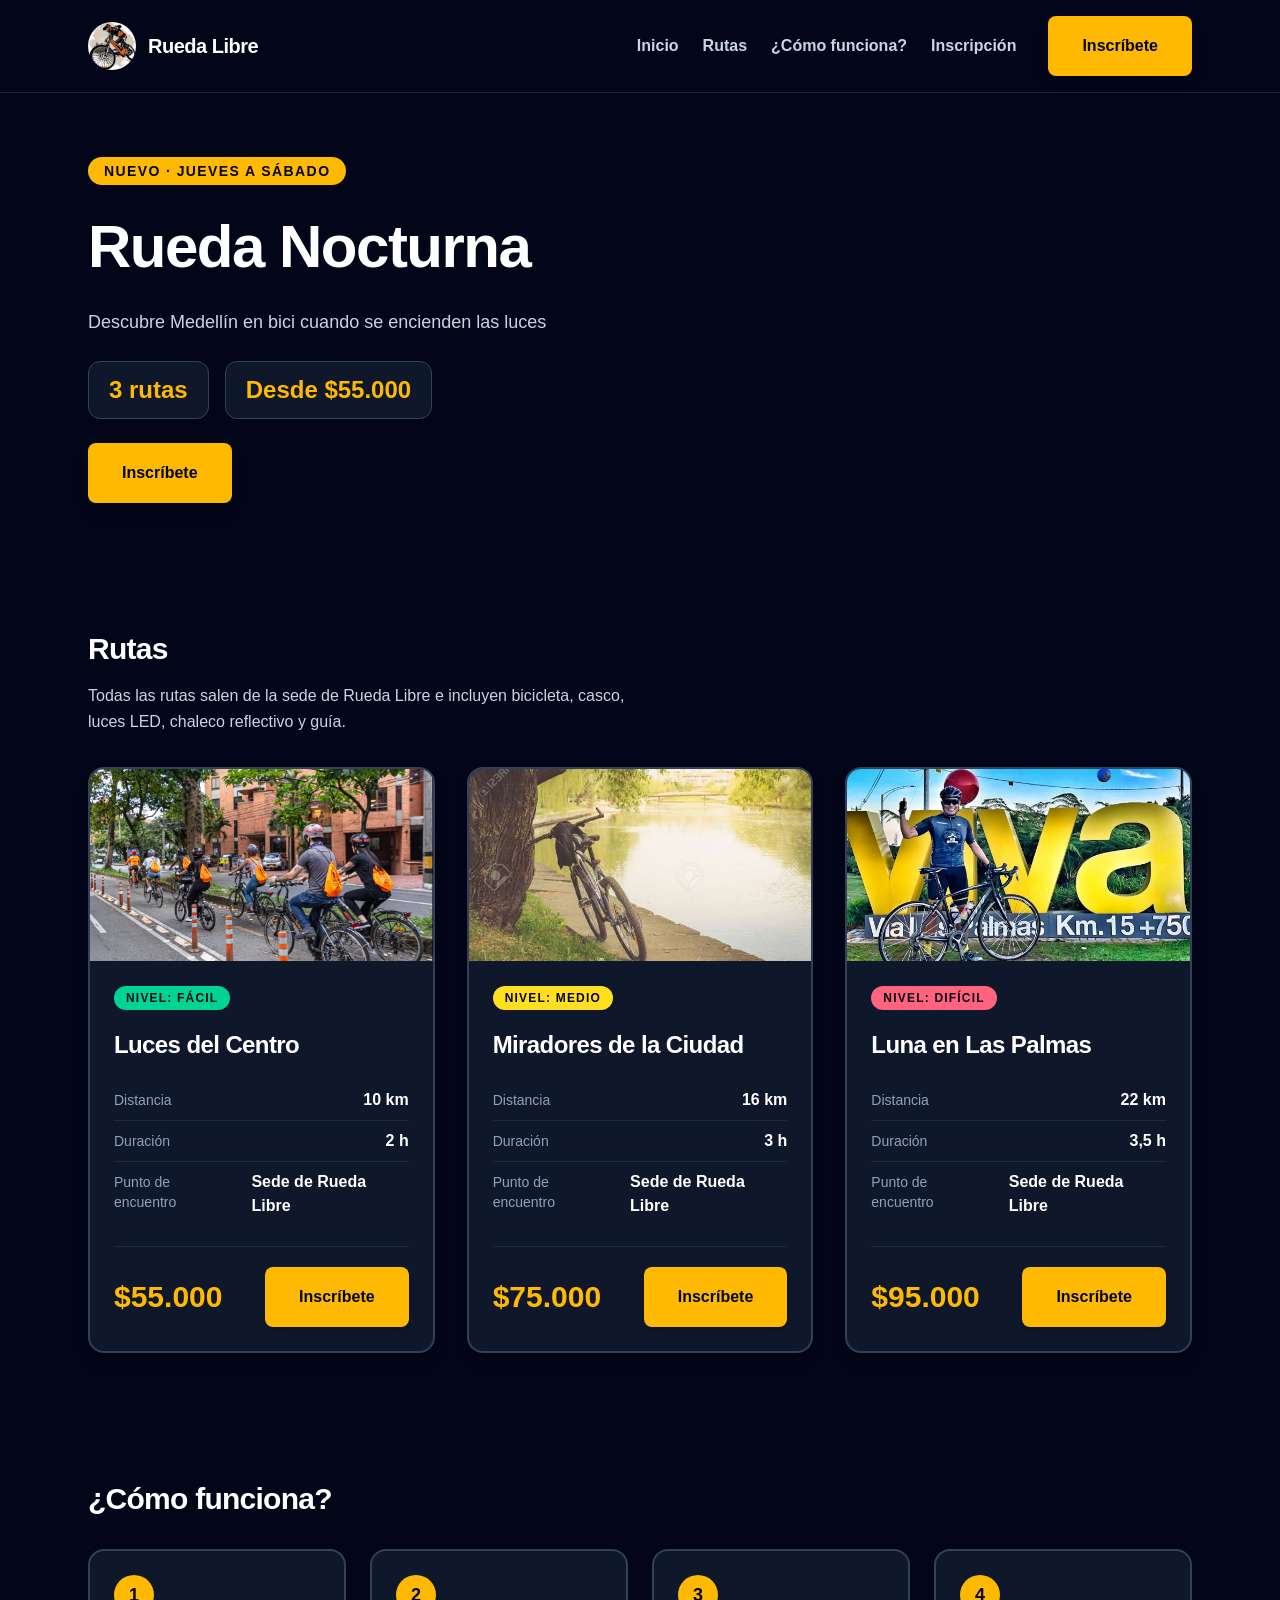
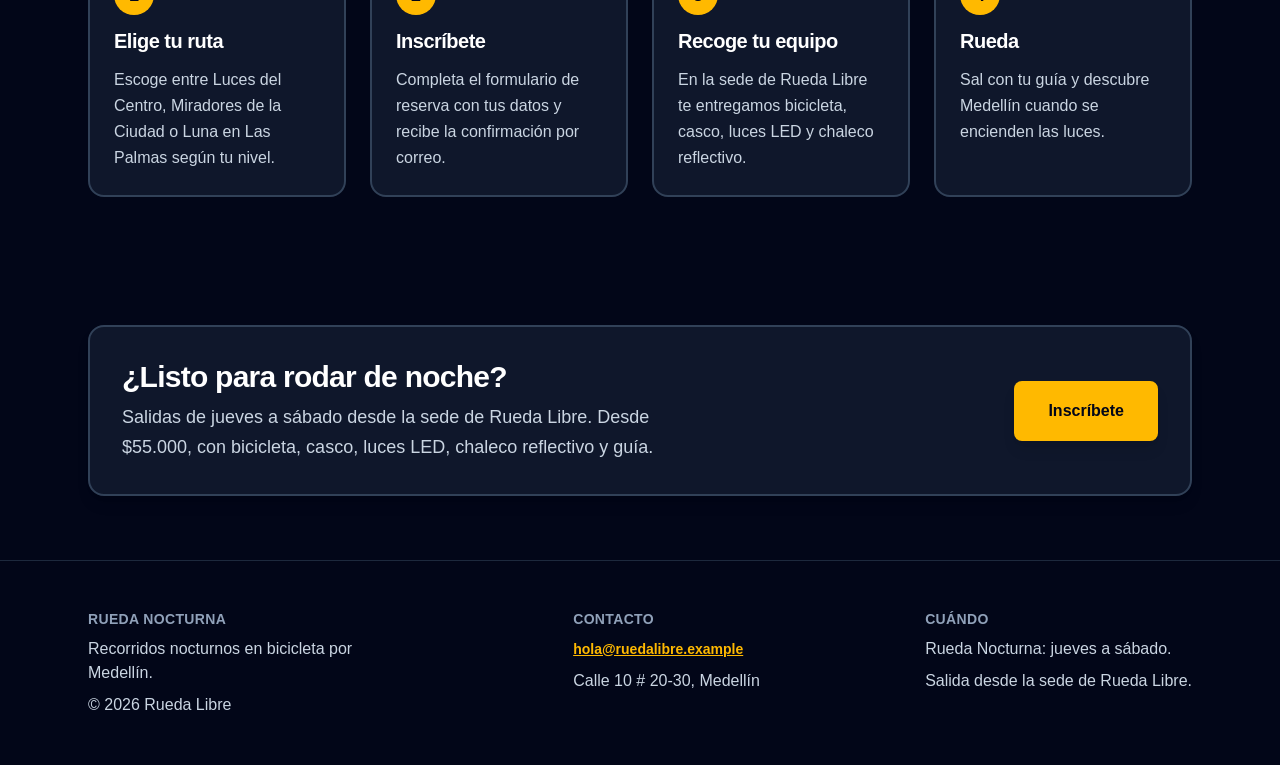
==== commit 89db1e3b: "MiniReto 5 (Tailwind): maquetación completa de la landing" ====
--- a/nocturna/index.html
+++ b/nocturna/index.html
@@ -13,124 +13,247 @@
 
     <a href="#contenido" class="sr-only focus:not-sr-only focus:absolute focus:left-4 focus:top-4 focus:z-50 focus:rounded focus:bg-white focus:px-4 focus:py-2 focus:text-slate-950">Saltar al contenido principal</a>
 
-    <main id="contenido" class="px-6 py-16">
-        <div class="mx-auto w-full max-w-3xl space-y-16">
-
-            <!-- ===== SECCIÓN PRINCIPAL (del prototipo aprobado) ===== -->
-            <section class="space-y-6" aria-labelledby="titulo-campana">
-
-                <p class="inline-block rounded-full bg-amber-400 px-4 py-1 text-sm font-semibold uppercase tracking-widest text-slate-950">Nuevo · Jueves a sábado</p>
-
-                <h1 id="titulo-campana" class="text-5xl font-bold leading-tight tracking-tight text-white sm:text-6xl">Rueda Nocturna</h1>
-
-                <p class="max-w-xl text-lg leading-relaxed text-slate-300">Descubre Medellín en bici cuando se encienden las luces</p>
-
-                <ul class="flex flex-wrap gap-4">
-                    <li class="rounded-xl border border-slate-700 bg-slate-900 px-5 py-3 text-2xl font-bold text-amber-400">3 rutas</li>
-                    <li class="rounded-xl border border-slate-700 bg-slate-900 px-5 py-3 text-2xl font-bold text-amber-400">Desde $55.000</li>
-                </ul>
-
-                <div>
+    <!-- ===== ENCABEZADO =====
+         Contenedor común: mx-auto w-full max-w-6xl px-6 (el mismo en todas las secciones)
+         flex + items-center + justify-between: logo a la izquierda, enlaces y botón a la derecha -->
+    <header class="border-b border-slate-800">
+        <div class="mx-auto w-full max-w-6xl px-6">
+            <div class="flex items-center justify-between gap-8 py-4">
+
+                <a href="#inicio" class="flex items-center gap-3 rounded focus:outline-hidden focus:ring-4 focus:ring-white focus:ring-offset-2 focus:ring-offset-slate-950">
+                    <img src="../img/LogoBicicleta.jpg" alt="" width="48" height="48" class="h-12 w-12 rounded-full object-cover">
+                    <span class="text-xl font-bold tracking-tight text-white">Rueda Libre</span>
+                </a>
+
+                <div class="flex items-center gap-8">
+                    <nav aria-label="Principal">
+                        <ul class="flex items-center gap-6">
+                            <li><a href="#inicio" class="rounded text-base font-semibold text-slate-300 hover:text-white focus:outline-hidden focus:ring-4 focus:ring-white focus:ring-offset-2 focus:ring-offset-slate-950">Inicio</a></li>
+                            <li><a href="#rutas" class="rounded text-base font-semibold text-slate-300 hover:text-white focus:outline-hidden focus:ring-4 focus:ring-white focus:ring-offset-2 focus:ring-offset-slate-950">Rutas</a></li>
+                            <li><a href="#como-funciona" class="rounded text-base font-semibold text-slate-300 hover:text-white focus:outline-hidden focus:ring-4 focus:ring-white focus:ring-offset-2 focus:ring-offset-slate-950">¿Cómo funciona?</a></li>
+                            <li><a href="#inscripcion" class="rounded text-base font-semibold text-slate-300 hover:text-white focus:outline-hidden focus:ring-4 focus:ring-white focus:ring-offset-2 focus:ring-offset-slate-950">Inscripción</a></li>
+                        </ul>
+                    </nav>
+
                     <a href="../paginas/reservas.html" class="inline-block rounded-lg border-2 border-transparent bg-amber-400 px-8 py-4 text-base font-semibold text-slate-950 shadow-lg hover:bg-amber-200 focus:outline-hidden focus:ring-4 focus:ring-white focus:ring-offset-2 focus:ring-offset-slate-950">Inscríbete</a>
                 </div>
-            </section>
-
-            <!-- ===== RUTAS =====
-                 Tres cards con la misma estructura, una debajo de otra (la cuadrícula llega mañana).
-                 Card: borde de 2 px (el hover solo le cambia el color, así el contenido no se mueve),
-                 sombra, esquinas redondeadas y overflow-hidden para que la imagen siga la curva.
-                 Etiqueta de nivel: color por dificultad + texto "Nivel: ..." -->
-            <section class="space-y-6" aria-labelledby="titulo-rutas">
-                <h2 id="titulo-rutas" class="text-3xl font-bold tracking-tight">Rutas</h2>
-                <p class="max-w-xl leading-relaxed text-slate-300">Todas las rutas salen de la sede de Rueda Libre e incluyen bicicleta, casco, luces LED, chaleco reflectivo y guía.</p>
-
+
+            </div>
+        </div>
+    </header>
+
+    <main id="contenido">
+
+        <!-- ===== SECCIÓN PRINCIPAL ===== -->
+        <section id="inicio" class="py-16" aria-labelledby="titulo-campana">
+            <div class="mx-auto w-full max-w-6xl px-6">
+                <div class="max-w-3xl space-y-6">
+
+                    <p class="inline-block rounded-full bg-amber-400 px-4 py-1 text-sm font-semibold uppercase tracking-widest text-slate-950">Nuevo · Jueves a sábado</p>
+
+                    <h1 id="titulo-campana" class="text-5xl font-bold leading-tight tracking-tight text-white sm:text-6xl">Rueda Nocturna</h1>
+
+                    <p class="max-w-xl text-lg leading-relaxed text-slate-300">Descubre Medellín en bici cuando se encienden las luces</p>
+
+                    <ul class="flex flex-wrap gap-4">
+                        <li class="rounded-xl border border-slate-700 bg-slate-900 px-5 py-3 text-2xl font-bold text-amber-400">3 rutas</li>
+                        <li class="rounded-xl border border-slate-700 bg-slate-900 px-5 py-3 text-2xl font-bold text-amber-400">Desde $55.000</li>
+                    </ul>
+
+                    <div>
+                        <a href="../paginas/reservas.html" class="inline-block rounded-lg border-2 border-transparent bg-amber-400 px-8 py-4 text-base font-semibold text-slate-950 shadow-lg hover:bg-amber-200 focus:outline-hidden focus:ring-4 focus:ring-white focus:ring-offset-2 focus:ring-offset-slate-950">Inscríbete</a>
+                    </div>
+
+                </div>
+            </div>
+        </section>
+
+        <!-- ===== RUTAS =====
+             grid grid-cols-3 gap-8: tres cards en fila, todas del mismo alto
+             Las cards son idénticas a la del kit: solo cambian los datos y el color de la etiqueta -->
+        <section id="rutas" class="py-16" aria-labelledby="titulo-rutas">
+            <div class="mx-auto w-full max-w-6xl px-6">
                 <div class="space-y-8">
 
-                    <!-- Ruta 1 · Fácil -->
-                    <article class="overflow-hidden rounded-2xl border-2 border-slate-700 bg-slate-900 shadow-lg transition duration-200 hover:border-amber-400 hover:shadow-2xl">
-                        <img src="../img/barrio.jpg" alt="" width="800" height="400" loading="lazy" class="h-48 w-full object-cover">
-                        <div class="space-y-5 p-6">
-                            <p class="inline-block rounded-full bg-emerald-400 px-3 py-1 text-xs font-semibold uppercase tracking-widest text-slate-950">Nivel: Fácil</p>
-                            <h3 class="text-2xl font-bold leading-tight tracking-tight text-white">Luces del Centro</h3>
-                            <dl class="divide-y divide-slate-800">
-                                <div class="flex items-baseline justify-between gap-4 py-2">
-                                    <dt class="text-sm text-slate-400">Distancia</dt>
-                                    <dd class="font-semibold text-white">10 km</dd>
+                    <div class="space-y-4">
+                        <h2 id="titulo-rutas" class="text-3xl font-bold tracking-tight">Rutas</h2>
+                        <p class="max-w-xl leading-relaxed text-slate-300">Todas las rutas salen de la sede de Rueda Libre e incluyen bicicleta, casco, luces LED, chaleco reflectivo y guía.</p>
+                    </div>
+
+                    <div class="grid grid-cols-3 gap-8">
+
+                        <!-- Ruta 1 · Fácil -->
+                        <article class="overflow-hidden rounded-2xl border-2 border-slate-700 bg-slate-900 shadow-lg transition duration-200 hover:border-amber-400 hover:shadow-2xl">
+                            <img src="../img/barrio.jpg" alt="" width="800" height="400" loading="lazy" class="h-48 w-full object-cover">
+                            <div class="space-y-5 p-6">
+                                <p class="inline-block rounded-full bg-emerald-400 px-3 py-1 text-xs font-semibold uppercase tracking-widest text-slate-950">Nivel: Fácil</p>
+                                <h3 class="text-2xl font-bold leading-tight tracking-tight text-white">Luces del Centro</h3>
+                                <dl class="divide-y divide-slate-800">
+                                    <div class="flex items-baseline justify-between gap-4 py-2">
+                                        <dt class="text-sm text-slate-400">Distancia</dt>
+                                        <dd class="font-semibold text-white">10 km</dd>
+                                    </div>
+                                    <div class="flex items-baseline justify-between gap-4 py-2">
+                                        <dt class="text-sm text-slate-400">Duración</dt>
+                                        <dd class="font-semibold text-white">2 h</dd>
+                                    </div>
+                                    <div class="flex items-baseline justify-between gap-4 py-2">
+                                        <dt class="text-sm text-slate-400">Punto de encuentro</dt>
+                                        <dd class="font-semibold text-white">Sede de Rueda Libre</dd>
+                                    </div>
+                                </dl>
+                                <div class="flex flex-wrap items-center justify-between gap-4 border-t border-slate-800 pt-5">
+                                    <p class="text-3xl font-bold text-amber-400">$55.000</p>
+                                    <a href="../paginas/reservas.html" aria-label="Inscríbete en Luces del Centro" class="inline-block rounded-lg border-2 border-transparent bg-amber-400 px-8 py-4 text-base font-semibold text-slate-950 shadow-lg hover:bg-amber-200 focus:outline-hidden focus:ring-4 focus:ring-white focus:ring-offset-2 focus:ring-offset-slate-950">Inscríbete</a>
                                 </div>
-                                <div class="flex items-baseline justify-between gap-4 py-2">
-                                    <dt class="text-sm text-slate-400">Duración</dt>
-                                    <dd class="font-semibold text-white">2 h</dd>
+                            </div>
+                        </article>
+
+                        <!-- Ruta 2 · Medio -->
+                        <article class="overflow-hidden rounded-2xl border-2 border-slate-700 bg-slate-900 shadow-lg transition duration-200 hover:border-amber-400 hover:shadow-2xl">
+                            <img src="../img/rio.jpg" alt="" width="800" height="400" loading="lazy" class="h-48 w-full object-cover">
+                            <div class="space-y-5 p-6">
+                                <p class="inline-block rounded-full bg-yellow-300 px-3 py-1 text-xs font-semibold uppercase tracking-widest text-slate-950">Nivel: Medio</p>
+                                <h3 class="text-2xl font-bold leading-tight tracking-tight text-white">Miradores de la Ciudad</h3>
+                                <dl class="divide-y divide-slate-800">
+                                    <div class="flex items-baseline justify-between gap-4 py-2">
+                                        <dt class="text-sm text-slate-400">Distancia</dt>
+                                        <dd class="font-semibold text-white">16 km</dd>
+                                    </div>
+                                    <div class="flex items-baseline justify-between gap-4 py-2">
+                                        <dt class="text-sm text-slate-400">Duración</dt>
+                                        <dd class="font-semibold text-white">3 h</dd>
+                                    </div>
+                                    <div class="flex items-baseline justify-between gap-4 py-2">
+                                        <dt class="text-sm text-slate-400">Punto de encuentro</dt>
+                                        <dd class="font-semibold text-white">Sede de Rueda Libre</dd>
+                                    </div>
+                                </dl>
+                                <div class="flex flex-wrap items-center justify-between gap-4 border-t border-slate-800 pt-5">
+                                    <p class="text-3xl font-bold text-amber-400">$75.000</p>
+                                    <a href="../paginas/reservas.html" aria-label="Inscríbete en Miradores de la Ciudad" class="inline-block rounded-lg border-2 border-transparent bg-amber-400 px-8 py-4 text-base font-semibold text-slate-950 shadow-lg hover:bg-amber-200 focus:outline-hidden focus:ring-4 focus:ring-white focus:ring-offset-2 focus:ring-offset-slate-950">Inscríbete</a>
                                 </div>
-                                <div class="flex items-baseline justify-between gap-4 py-2">
-                                    <dt class="text-sm text-slate-400">Punto de encuentro</dt>
-                                    <dd class="font-semibold text-white">Sede de Rueda Libre</dd>
+                            </div>
+                        </article>
+
+                        <!-- Ruta 3 · Difícil -->
+                        <article class="overflow-hidden rounded-2xl border-2 border-slate-700 bg-slate-900 shadow-lg transition duration-200 hover:border-amber-400 hover:shadow-2xl">
+                            <img src="../img/palmas.jpg" alt="" width="800" height="400" loading="lazy" class="h-48 w-full object-cover">
+                            <div class="space-y-5 p-6">
+                                <p class="inline-block rounded-full bg-rose-400 px-3 py-1 text-xs font-semibold uppercase tracking-widest text-slate-950">Nivel: Difícil</p>
+                                <h3 class="text-2xl font-bold leading-tight tracking-tight text-white">Luna en Las Palmas</h3>
+                                <dl class="divide-y divide-slate-800">
+                                    <div class="flex items-baseline justify-between gap-4 py-2">
+                                        <dt class="text-sm text-slate-400">Distancia</dt>
+                                        <dd class="font-semibold text-white">22 km</dd>
+                                    </div>
+                                    <div class="flex items-baseline justify-between gap-4 py-2">
+                                        <dt class="text-sm text-slate-400">Duración</dt>
+                                        <dd class="font-semibold text-white">3,5 h</dd>
+                                    </div>
+                                    <div class="flex items-baseline justify-between gap-4 py-2">
+                                        <dt class="text-sm text-slate-400">Punto de encuentro</dt>
+                                        <dd class="font-semibold text-white">Sede de Rueda Libre</dd>
+                                    </div>
+                                </dl>
+                                <div class="flex flex-wrap items-center justify-between gap-4 border-t border-slate-800 pt-5">
+                                    <p class="text-3xl font-bold text-amber-400">$95.000</p>
+                                    <a href="../paginas/reservas.html" aria-label="Inscríbete en Luna en Las Palmas" class="inline-block rounded-lg border-2 border-transparent bg-amber-400 px-8 py-4 text-base font-semibold text-slate-950 shadow-lg hover:bg-amber-200 focus:outline-hidden focus:ring-4 focus:ring-white focus:ring-offset-2 focus:ring-offset-slate-950">Inscríbete</a>
                                 </div>
-                            </dl>
-                            <div class="flex flex-wrap items-center justify-between gap-4 border-t border-slate-800 pt-5">
-                                <p class="text-3xl font-bold text-amber-400">$55.000</p>
-                                <a href="../paginas/reservas.html" aria-label="Inscríbete en Luces del Centro" class="inline-block rounded-lg border-2 border-transparent bg-amber-400 px-8 py-4 text-base font-semibold text-slate-950 shadow-lg hover:bg-amber-200 focus:outline-hidden focus:ring-4 focus:ring-white focus:ring-offset-2 focus:ring-offset-slate-950">Inscríbete</a>
                             </div>
-                        </div>
-                    </article>
-
-                    <!-- Ruta 2 · Medio -->
-                    <article class="overflow-hidden rounded-2xl border-2 border-slate-700 bg-slate-900 shadow-lg transition duration-200 hover:border-amber-400 hover:shadow-2xl">
-                        <img src="../img/rio.jpg" alt="" width="800" height="400" loading="lazy" class="h-48 w-full object-cover">
-                        <div class="space-y-5 p-6">
-                            <p class="inline-block rounded-full bg-yellow-300 px-3 py-1 text-xs font-semibold uppercase tracking-widest text-slate-950">Nivel: Medio</p>
-                            <h3 class="text-2xl font-bold leading-tight tracking-tight text-white">Miradores de la Ciudad</h3>
-                            <dl class="divide-y divide-slate-800">
-                                <div class="flex items-baseline justify-between gap-4 py-2">
-                                    <dt class="text-sm text-slate-400">Distancia</dt>
-                                    <dd class="font-semibold text-white">16 km</dd>
-                                </div>
-                                <div class="flex items-baseline justify-between gap-4 py-2">
-                                    <dt class="text-sm text-slate-400">Duración</dt>
-                                    <dd class="font-semibold text-white">3 h</dd>
-                                </div>
-                                <div class="flex items-baseline justify-between gap-4 py-2">
-                                    <dt class="text-sm text-slate-400">Punto de encuentro</dt>
-                                    <dd class="font-semibold text-white">Sede de Rueda Libre</dd>
-                                </div>
-                            </dl>
-                            <div class="flex flex-wrap items-center justify-between gap-4 border-t border-slate-800 pt-5">
-                                <p class="text-3xl font-bold text-amber-400">$75.000</p>
-                                <a href="../paginas/reservas.html" aria-label="Inscríbete en Miradores de la Ciudad" class="inline-block rounded-lg border-2 border-transparent bg-amber-400 px-8 py-4 text-base font-semibold text-slate-950 shadow-lg hover:bg-amber-200 focus:outline-hidden focus:ring-4 focus:ring-white focus:ring-offset-2 focus:ring-offset-slate-950">Inscríbete</a>
-                            </div>
-                        </div>
-                    </article>
-
-                    <!-- Ruta 3 · Difícil -->
-                    <article class="overflow-hidden rounded-2xl border-2 border-slate-700 bg-slate-900 shadow-lg transition duration-200 hover:border-amber-400 hover:shadow-2xl">
-                        <img src="../img/palmas.jpg" alt="" width="800" height="400" loading="lazy" class="h-48 w-full object-cover">
-                        <div class="space-y-5 p-6">
-                            <p class="inline-block rounded-full bg-rose-400 px-3 py-1 text-xs font-semibold uppercase tracking-widest text-slate-950">Nivel: Difícil</p>
-                            <h3 class="text-2xl font-bold leading-tight tracking-tight text-white">Luna en Las Palmas</h3>
-                            <dl class="divide-y divide-slate-800">
-                                <div class="flex items-baseline justify-between gap-4 py-2">
-                                    <dt class="text-sm text-slate-400">Distancia</dt>
-                                    <dd class="font-semibold text-white">22 km</dd>
-                                </div>
-                                <div class="flex items-baseline justify-between gap-4 py-2">
-                                    <dt class="text-sm text-slate-400">Duración</dt>
-                                    <dd class="font-semibold text-white">3,5 h</dd>
-                                </div>
-                                <div class="flex items-baseline justify-between gap-4 py-2">
-                                    <dt class="text-sm text-slate-400">Punto de encuentro</dt>
-                                    <dd class="font-semibold text-white">Sede de Rueda Libre</dd>
-                                </div>
-                            </dl>
-                            <div class="flex flex-wrap items-center justify-between gap-4 border-t border-slate-800 pt-5">
-                                <p class="text-3xl font-bold text-amber-400">$95.000</p>
-                                <a href="../paginas/reservas.html" aria-label="Inscríbete en Luna en Las Palmas" class="inline-block rounded-lg border-2 border-transparent bg-amber-400 px-8 py-4 text-base font-semibold text-slate-950 shadow-lg hover:bg-amber-200 focus:outline-hidden focus:ring-4 focus:ring-white focus:ring-offset-2 focus:ring-offset-slate-950">Inscríbete</a>
-                            </div>
-                        </div>
-                    </article>
-
-                </div>
-            </section>
-
+                        </article>
+
+                    </div>
+                </div>
+            </div>
+        </section>
+
+        <!-- ===== ¿CÓMO FUNCIONA? =====
+             grid grid-cols-4 gap-6: cuatro pasos de igual ancho y alto, sin importar cuánto texto tenga cada uno
+             Los números son decorativos (aria-hidden): la lista <ol> ya los anuncia -->
+        <section id="como-funciona" class="py-16" aria-labelledby="titulo-como-funciona">
+            <div class="mx-auto w-full max-w-6xl px-6">
+                <div class="space-y-8">
+
+                    <h2 id="titulo-como-funciona" class="text-3xl font-bold tracking-tight">¿Cómo funciona?</h2>
+
+                    <ol class="grid grid-cols-4 gap-6">
+
+                        <li class="space-y-3 rounded-2xl border-2 border-slate-700 bg-slate-900 p-6">
+                            <p aria-hidden="true" class="flex h-10 w-10 items-center justify-center rounded-full bg-amber-400 text-lg font-bold text-slate-950">1</p>
+                            <h3 class="text-xl font-bold tracking-tight text-white">Elige tu ruta</h3>
+                            <p class="leading-relaxed text-slate-300">Escoge entre Luces del Centro, Miradores de la Ciudad o Luna en Las Palmas según tu nivel.</p>
+                        </li>
+
+                        <li class="space-y-3 rounded-2xl border-2 border-slate-700 bg-slate-900 p-6">
+                            <p aria-hidden="true" class="flex h-10 w-10 items-center justify-center rounded-full bg-amber-400 text-lg font-bold text-slate-950">2</p>
+                            <h3 class="text-xl font-bold tracking-tight text-white">Inscríbete</h3>
+                            <p class="leading-relaxed text-slate-300">Completa el formulario de reserva con tus datos y recibe la confirmación por correo.</p>
+                        </li>
+
+                        <li class="space-y-3 rounded-2xl border-2 border-slate-700 bg-slate-900 p-6">
+                            <p aria-hidden="true" class="flex h-10 w-10 items-center justify-center rounded-full bg-amber-400 text-lg font-bold text-slate-950">3</p>
+                            <h3 class="text-xl font-bold tracking-tight text-white">Recoge tu equipo</h3>
+                            <p class="leading-relaxed text-slate-300">En la sede de Rueda Libre te entregamos bicicleta, casco, luces LED y chaleco reflectivo.</p>
+                        </li>
+
+                        <li class="space-y-3 rounded-2xl border-2 border-slate-700 bg-slate-900 p-6">
+                            <p aria-hidden="true" class="flex h-10 w-10 items-center justify-center rounded-full bg-amber-400 text-lg font-bold text-slate-950">4</p>
+                            <h3 class="text-xl font-bold tracking-tight text-white">Rueda</h3>
+                            <p class="leading-relaxed text-slate-300">Sal con tu guía y descubre Medellín cuando se encienden las luces.</p>
+                        </li>
+
+                    </ol>
+                </div>
+            </div>
+        </section>
+
+        <!-- ===== FRANJA DE INSCRIPCIÓN =====
+             flex + justify-between + items-center: texto a la izquierda y botón a la derecha -->
+        <section id="inscripcion" class="py-16" aria-labelledby="titulo-inscripcion">
+            <div class="mx-auto w-full max-w-6xl px-6">
+                <div class="flex items-center justify-between gap-8 rounded-2xl border-2 border-slate-700 bg-slate-900 p-8 shadow-lg">
+
+                    <div class="max-w-xl space-y-2">
+                        <h2 id="titulo-inscripcion" class="text-3xl font-bold tracking-tight">¿Listo para rodar de noche?</h2>
+                        <p class="text-lg leading-relaxed text-slate-300">Salidas de jueves a sábado desde la sede de Rueda Libre. Desde $55.000, con bicicleta, casco, luces LED, chaleco reflectivo y guía.</p>
+                    </div>
+
+                    <a href="../paginas/reservas.html" class="inline-block rounded-lg border-2 border-transparent bg-amber-400 px-8 py-4 text-base font-semibold text-slate-950 shadow-lg hover:bg-amber-200 focus:outline-hidden focus:ring-4 focus:ring-white focus:ring-offset-2 focus:ring-offset-slate-950">Inscríbete</a>
+
+                </div>
+            </div>
+        </section>
+
+    </main>
+
+    <!-- ===== PIE DE PÁGINA: tres bloques con flex ===== -->
+    <footer class="border-t border-slate-800 py-12">
+        <div class="mx-auto w-full max-w-6xl px-6">
+            <div class="flex justify-between gap-8">
+
+                <div class="max-w-xs space-y-2">
+                    <h2 class="text-sm font-semibold uppercase tracking-wide text-slate-400">Rueda Nocturna</h2>
+                    <p class="text-slate-300">Recorridos nocturnos en bicicleta por Medellín.</p>
+                    <p class="text-slate-300">© 2026 Rueda Libre</p>
+                </div>
+
+                <div class="max-w-xs space-y-2">
+                    <h2 class="text-sm font-semibold uppercase tracking-wide text-slate-400">Contacto</h2>
+                    <p><a href="mailto:hola@ruedalibre.example" class="inline-block rounded text-sm font-semibold text-amber-400 underline hover:text-amber-200 focus:outline-hidden focus:ring-4 focus:ring-white focus:ring-offset-2 focus:ring-offset-slate-950">hola@ruedalibre.example</a></p>
+                    <p class="text-slate-300">Calle 10 # 20-30, Medellín</p>
+                </div>
+
+                <div class="max-w-xs space-y-2">
+                    <h2 class="text-sm font-semibold uppercase tracking-wide text-slate-400">Cuándo</h2>
+                    <p class="text-slate-300">Rueda Nocturna: jueves a sábado.</p>
+                    <p class="text-slate-300">Salida desde la sede de Rueda Libre.</p>
+                </div>
+
+            </div>
         </div>
-    </main>
+    </footer>
+
 </body>
-</html>+</html>
+
--- a/nocturna/src/output.css
+++ b/nocturna/src/output.css
@@ -28,8 +28,10 @@
     --color-slate-950: oklch(12.9% 0.042 264.695);
     --color-white: #fff;
     --spacing: 0.25rem;
+    --container-xs: 20rem;
     --container-xl: 36rem;
     --container-3xl: 48rem;
+    --container-6xl: 72rem;
     --text-xs: 0.75rem;
     --text-xs--line-height: calc(1 / 0.75);
     --text-sm: 0.875rem;
@@ -38,6 +40,8 @@
     --text-base--line-height: calc(1.5 / 1);
     --text-lg: 1.125rem;
     --text-lg--line-height: calc(1.75 / 1.125);
+    --text-xl: 1.25rem;
+    --text-xl--line-height: calc(1.75 / 1.25);
     --text-2xl: 1.5rem;
     --text-2xl--line-height: calc(2 / 1.5);
     --text-3xl: 1.875rem;
@@ -248,27 +252,51 @@
   .table {
     display: table;
   }
+  .h-10 {
+    height: calc(var(--spacing) * 10);
+  }
+  .h-12 {
+    height: calc(var(--spacing) * 12);
+  }
   .h-48 {
     height: calc(var(--spacing) * 48);
   }
   .min-h-screen {
     min-height: 100vh;
   }
+  .w-10 {
+    width: calc(var(--spacing) * 10);
+  }
+  .w-12 {
+    width: calc(var(--spacing) * 12);
+  }
   .w-full {
     width: 100%;
   }
   .max-w-3xl {
     max-width: var(--container-3xl);
   }
+  .max-w-6xl {
+    max-width: var(--container-6xl);
+  }
   .max-w-xl {
     max-width: var(--container-xl);
   }
+  .max-w-xs {
+    max-width: var(--container-xs);
+  }
   .border-collapse {
     border-collapse: collapse;
   }
   .resize {
     resize: both;
   }
+  .grid-cols-3 {
+    grid-template-columns: repeat(3, minmax(0, 1fr));
+  }
+  .grid-cols-4 {
+    grid-template-columns: repeat(4, minmax(0, 1fr));
+  }
   .flex-wrap {
     flex-wrap: wrap;
   }
@@ -281,8 +309,17 @@
   .justify-between {
     justify-content: space-between;
   }
+  .justify-center {
+    justify-content: center;
+  }
+  .gap-3 {
+    gap: calc(var(--spacing) * 3);
+  }
   .gap-4 {
     gap: calc(var(--spacing) * 4);
+  }
+  .gap-6 {
+    gap: calc(var(--spacing) * 6);
   }
   .gap-8 {
     gap: calc(var(--spacing) * 8);
@@ -362,6 +399,10 @@
     border-top-style: var(--tw-border-style);
     border-top-width: 1px;
   }
+  .border-b {
+    border-bottom-style: var(--tw-border-style);
+    border-bottom-width: 1px;
+  }
   .border-l-4 {
     border-left-style: var(--tw-border-style);
     border-left-width: 4px;
@@ -435,6 +476,9 @@
   .p-6 {
     padding: calc(var(--spacing) * 6);
   }
+  .p-8 {
+    padding: calc(var(--spacing) * 8);
+  }
   .px-3 {
     padding-inline: calc(var(--spacing) * 3);
   }
@@ -461,6 +505,9 @@
   }
   .py-4 {
     padding-block: calc(var(--spacing) * 4);
+  }
+  .py-12 {
+    padding-block: calc(var(--spacing) * 12);
   }
   .py-16 {
     padding-block: calc(var(--spacing) * 16);
@@ -498,6 +545,10 @@
   .text-sm {
     font-size: var(--text-sm);
     line-height: var(--tw-leading, var(--text-sm--line-height));
+  }
+  .text-xl {
+    font-size: var(--text-xl);
+    line-height: var(--tw-leading, var(--text-xl--line-height));
   }
   .text-xs {
     font-size: var(--text-xs);
@@ -613,6 +664,9 @@
     }
     .hover\:text-slate-950:hover {
       color: var(--color-slate-950);
+    }
+    .hover\:text-white:hover {
+      color: var(--color-white);
     }
     .hover\:shadow-2xl:hover {
       --tw-shadow: 0 25px 50px -12px var(--tw-shadow-color, rgb(0 0 0 / 0.25));
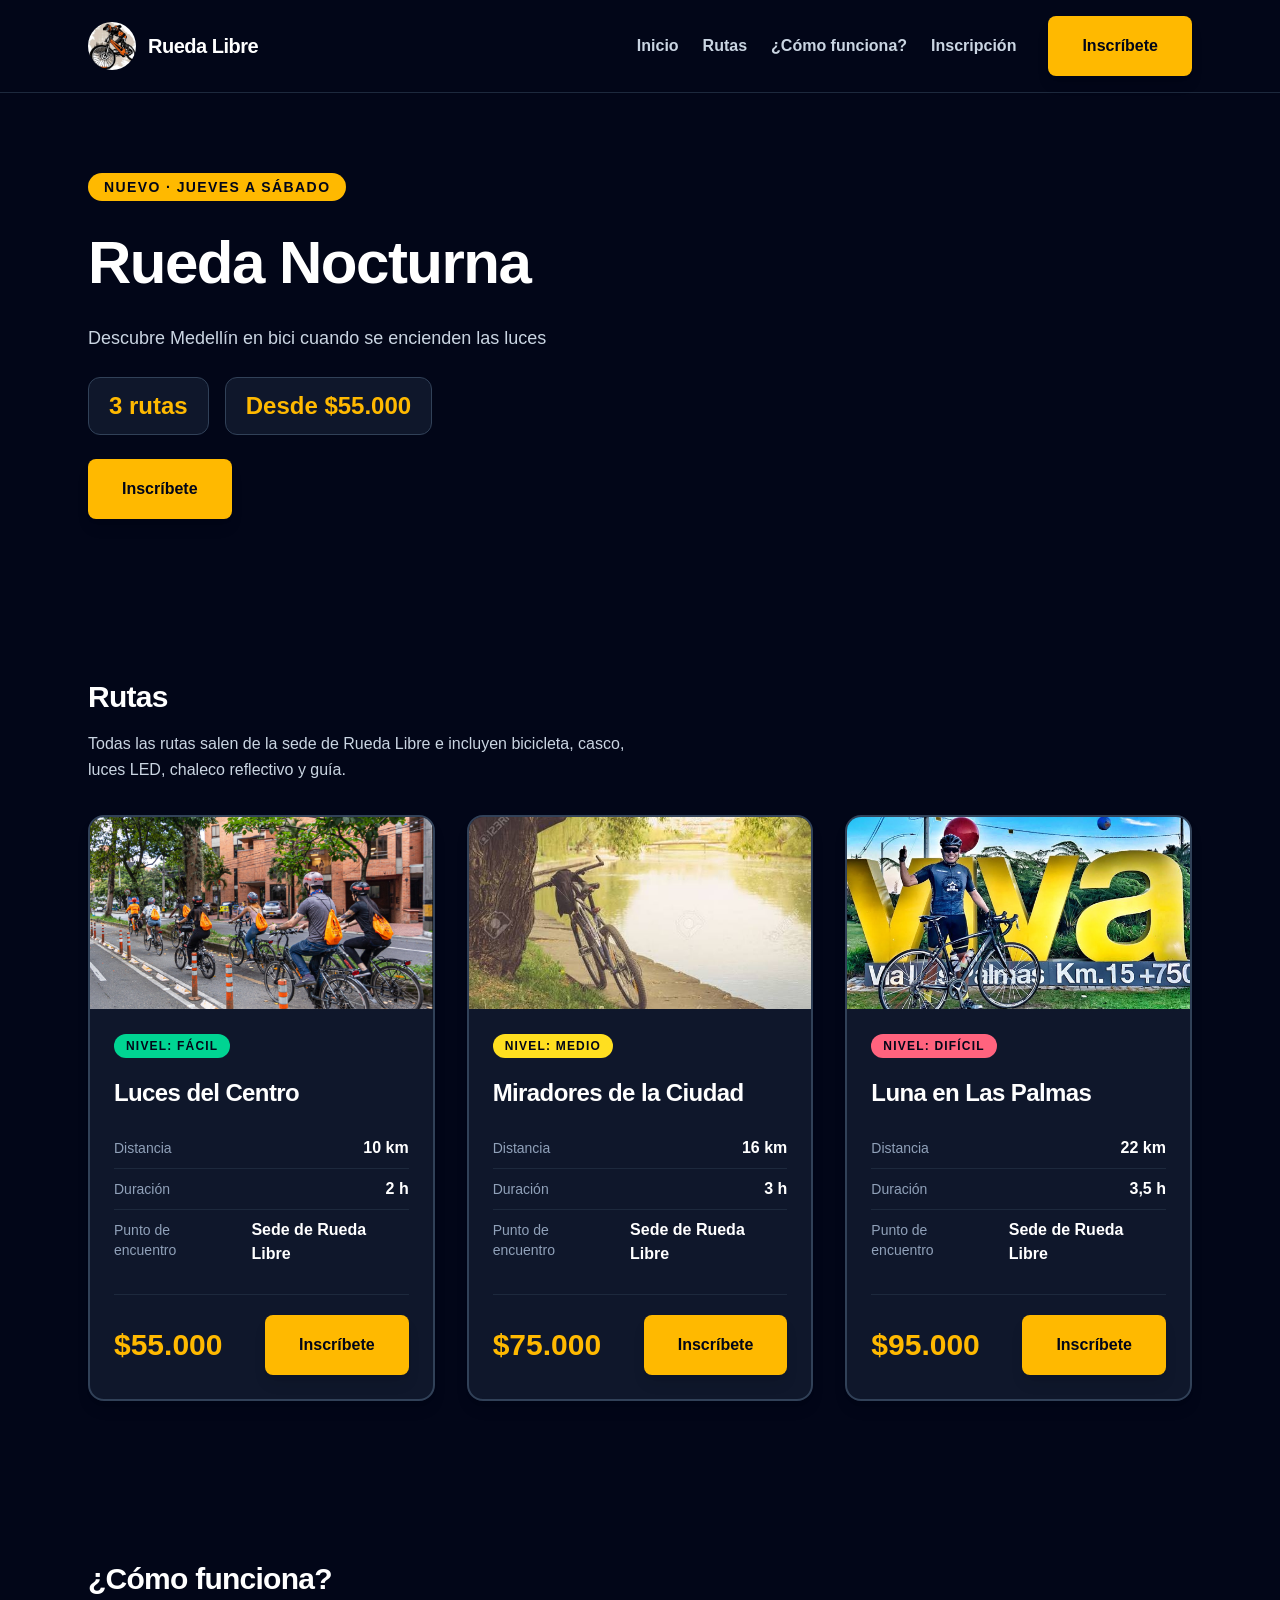
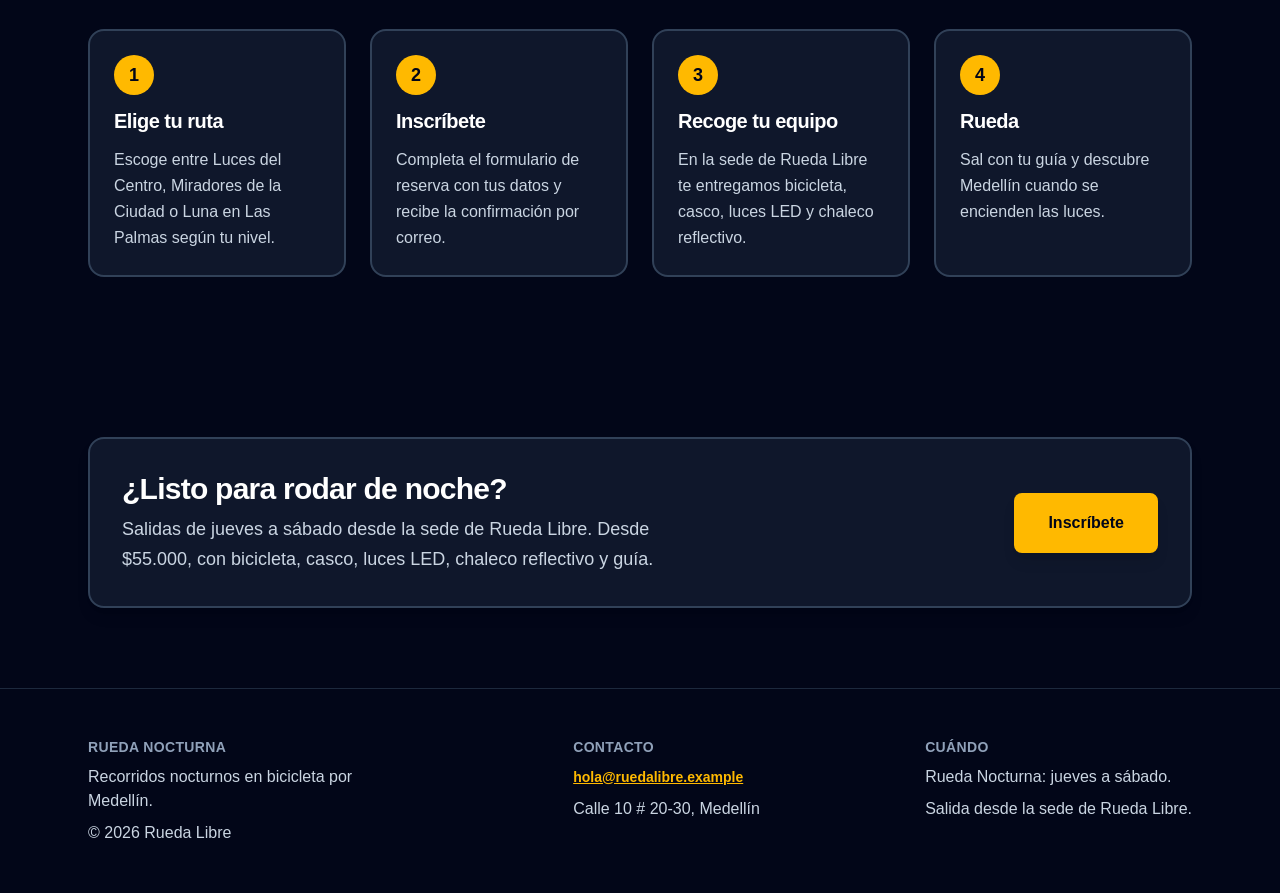
==== commit 02babed2: "MiniReto 6 (Tailwind): landing responsive mobile-first" ====
--- a/nocturna/index.html
+++ b/nocturna/index.html
@@ -14,24 +14,25 @@
     <a href="#contenido" class="sr-only focus:not-sr-only focus:absolute focus:left-4 focus:top-4 focus:z-50 focus:rounded focus:bg-white focus:px-4 focus:py-2 focus:text-slate-950">Saltar al contenido principal</a>
 
     <!-- ===== ENCABEZADO =====
-         Contenedor común: mx-auto w-full max-w-6xl px-6 (el mismo en todas las secciones)
-         flex + items-center + justify-between: logo a la izquierda, enlaces y botón a la derecha -->
+         Mobile-first: sin prefijo = celular (apilado: logo arriba, botón debajo)
+         md: = fila con logo a un lado y enlaces + botón al otro
+         Los enlaces a secciones están ocultos en celular (hidden) y aparecen desde md (md:block) -->
     <header class="border-b border-slate-800">
         <div class="mx-auto w-full max-w-6xl px-6">
-            <div class="flex items-center justify-between gap-8 py-4">
-
-                <a href="#inicio" class="flex items-center gap-3 rounded focus:outline-hidden focus:ring-4 focus:ring-white focus:ring-offset-2 focus:ring-offset-slate-950">
+            <div class="flex flex-col items-center gap-4 py-4 md:flex-row md:justify-between md:gap-3 lg:gap-8">
+
+                <a href="#inicio" class="flex shrink-0 items-center gap-3 rounded focus:outline-hidden focus:ring-4 focus:ring-white focus:ring-offset-2 focus:ring-offset-slate-950">
                     <img src="../img/LogoBicicleta.jpg" alt="" width="48" height="48" class="h-12 w-12 rounded-full object-cover">
-                    <span class="text-xl font-bold tracking-tight text-white">Rueda Libre</span>
+                    <span class="text-lg font-bold tracking-tight text-white lg:text-xl">Rueda Libre</span>
                 </a>
 
-                <div class="flex items-center gap-8">
-                    <nav aria-label="Principal">
-                        <ul class="flex items-center gap-6">
-                            <li><a href="#inicio" class="rounded text-base font-semibold text-slate-300 hover:text-white focus:outline-hidden focus:ring-4 focus:ring-white focus:ring-offset-2 focus:ring-offset-slate-950">Inicio</a></li>
-                            <li><a href="#rutas" class="rounded text-base font-semibold text-slate-300 hover:text-white focus:outline-hidden focus:ring-4 focus:ring-white focus:ring-offset-2 focus:ring-offset-slate-950">Rutas</a></li>
-                            <li><a href="#como-funciona" class="rounded text-base font-semibold text-slate-300 hover:text-white focus:outline-hidden focus:ring-4 focus:ring-white focus:ring-offset-2 focus:ring-offset-slate-950">¿Cómo funciona?</a></li>
-                            <li><a href="#inscripcion" class="rounded text-base font-semibold text-slate-300 hover:text-white focus:outline-hidden focus:ring-4 focus:ring-white focus:ring-offset-2 focus:ring-offset-slate-950">Inscripción</a></li>
+                <div class="flex items-center md:gap-3 lg:gap-8">
+                    <nav aria-label="Principal" class="hidden md:block">
+                        <ul class="flex items-center gap-3 lg:gap-6">
+                            <li><a href="#inicio" class="whitespace-nowrap rounded text-sm font-semibold text-slate-300 hover:text-white focus:outline-hidden focus:ring-4 focus:ring-white focus:ring-offset-2 focus:ring-offset-slate-950 lg:text-base">Inicio</a></li>
+                            <li><a href="#rutas" class="whitespace-nowrap rounded text-sm font-semibold text-slate-300 hover:text-white focus:outline-hidden focus:ring-4 focus:ring-white focus:ring-offset-2 focus:ring-offset-slate-950 lg:text-base">Rutas</a></li>
+                            <li><a href="#como-funciona" class="whitespace-nowrap rounded text-sm font-semibold text-slate-300 hover:text-white focus:outline-hidden focus:ring-4 focus:ring-white focus:ring-offset-2 focus:ring-offset-slate-950 lg:text-base">¿Cómo funciona?</a></li>
+                            <li><a href="#inscripcion" class="whitespace-nowrap rounded text-sm font-semibold text-slate-300 hover:text-white focus:outline-hidden focus:ring-4 focus:ring-white focus:ring-offset-2 focus:ring-offset-slate-950 lg:text-base">Inscripción</a></li>
                         </ul>
                     </nav>
 
@@ -44,20 +45,22 @@
 
     <main id="contenido">
 
-        <!-- ===== SECCIÓN PRINCIPAL ===== -->
-        <section id="inicio" class="py-16" aria-labelledby="titulo-campana">
+        <!-- ===== SECCIÓN PRINCIPAL =====
+             Relleno vertical: py-10 (celular) → md:py-16 → lg:py-20 (igual en todas las secciones)
+             Título: text-4xl (celular) → sm:text-5xl → lg:text-6xl -->
+        <section id="inicio" class="py-10 md:py-16 lg:py-20" aria-labelledby="titulo-campana">
             <div class="mx-auto w-full max-w-6xl px-6">
                 <div class="max-w-3xl space-y-6">
 
                     <p class="inline-block rounded-full bg-amber-400 px-4 py-1 text-sm font-semibold uppercase tracking-widest text-slate-950">Nuevo · Jueves a sábado</p>
 
-                    <h1 id="titulo-campana" class="text-5xl font-bold leading-tight tracking-tight text-white sm:text-6xl">Rueda Nocturna</h1>
-
-                    <p class="max-w-xl text-lg leading-relaxed text-slate-300">Descubre Medellín en bici cuando se encienden las luces</p>
+                    <h1 id="titulo-campana" class="text-4xl font-bold leading-tight tracking-tight text-white sm:text-5xl lg:text-6xl">Rueda Nocturna</h1>
+
+                    <p class="max-w-xl text-base leading-relaxed text-slate-300 md:text-lg">Descubre Medellín en bici cuando se encienden las luces</p>
 
                     <ul class="flex flex-wrap gap-4">
-                        <li class="rounded-xl border border-slate-700 bg-slate-900 px-5 py-3 text-2xl font-bold text-amber-400">3 rutas</li>
-                        <li class="rounded-xl border border-slate-700 bg-slate-900 px-5 py-3 text-2xl font-bold text-amber-400">Desde $55.000</li>
+                        <li class="rounded-xl border border-slate-700 bg-slate-900 px-5 py-3 text-xl font-bold text-amber-400 sm:text-2xl">3 rutas</li>
+                        <li class="rounded-xl border border-slate-700 bg-slate-900 px-5 py-3 text-xl font-bold text-amber-400 sm:text-2xl">Desde $55.000</li>
                     </ul>
 
                     <div>
@@ -69,18 +72,18 @@
         </section>
 
         <!-- ===== RUTAS =====
-             grid grid-cols-3 gap-8: tres cards en fila, todas del mismo alto
-             Las cards son idénticas a la del kit: solo cambian los datos y el color de la etiqueta -->
-        <section id="rutas" class="py-16" aria-labelledby="titulo-rutas">
-            <div class="mx-auto w-full max-w-6xl px-6">
-                <div class="space-y-8">
+             grid-cols-1 (celular) → sm:grid-cols-2 (desde 640 px) → lg:grid-cols-3 (desde 1024 px)
+             Las cards son idénticas a las del kit: solo cambian los datos y el color de la etiqueta -->
+        <section id="rutas" class="py-10 md:py-16 lg:py-20" aria-labelledby="titulo-rutas">
+            <div class="mx-auto w-full max-w-6xl px-6">
+                <div class="space-y-6 md:space-y-8">
 
                     <div class="space-y-4">
-                        <h2 id="titulo-rutas" class="text-3xl font-bold tracking-tight">Rutas</h2>
+                        <h2 id="titulo-rutas" class="text-2xl font-bold tracking-tight md:text-3xl">Rutas</h2>
                         <p class="max-w-xl leading-relaxed text-slate-300">Todas las rutas salen de la sede de Rueda Libre e incluyen bicicleta, casco, luces LED, chaleco reflectivo y guía.</p>
                     </div>
 
-                    <div class="grid grid-cols-3 gap-8">
+                    <div class="grid grid-cols-1 gap-6 sm:grid-cols-2 lg:grid-cols-3 lg:gap-8">
 
                         <!-- Ruta 1 · Fácil -->
                         <article class="overflow-hidden rounded-2xl border-2 border-slate-700 bg-slate-900 shadow-lg transition duration-200 hover:border-amber-400 hover:shadow-2xl">
@@ -169,15 +172,15 @@
         </section>
 
         <!-- ===== ¿CÓMO FUNCIONA? =====
-             grid grid-cols-4 gap-6: cuatro pasos de igual ancho y alto, sin importar cuánto texto tenga cada uno
+             grid-cols-1 (celular) → sm:grid-cols-2 → lg:grid-cols-4
              Los números son decorativos (aria-hidden): la lista <ol> ya los anuncia -->
-        <section id="como-funciona" class="py-16" aria-labelledby="titulo-como-funciona">
-            <div class="mx-auto w-full max-w-6xl px-6">
-                <div class="space-y-8">
-
-                    <h2 id="titulo-como-funciona" class="text-3xl font-bold tracking-tight">¿Cómo funciona?</h2>
-
-                    <ol class="grid grid-cols-4 gap-6">
+        <section id="como-funciona" class="py-10 md:py-16 lg:py-20" aria-labelledby="titulo-como-funciona">
+            <div class="mx-auto w-full max-w-6xl px-6">
+                <div class="space-y-6 md:space-y-8">
+
+                    <h2 id="titulo-como-funciona" class="text-2xl font-bold tracking-tight md:text-3xl">¿Cómo funciona?</h2>
+
+                    <ol class="grid grid-cols-1 gap-6 sm:grid-cols-2 lg:grid-cols-4">
 
                         <li class="space-y-3 rounded-2xl border-2 border-slate-700 bg-slate-900 p-6">
                             <p aria-hidden="true" class="flex h-10 w-10 items-center justify-center rounded-full bg-amber-400 text-lg font-bold text-slate-950">1</p>
@@ -209,14 +212,14 @@
         </section>
 
         <!-- ===== FRANJA DE INSCRIPCIÓN =====
-             flex + justify-between + items-center: texto a la izquierda y botón a la derecha -->
-        <section id="inscripcion" class="py-16" aria-labelledby="titulo-inscripcion">
-            <div class="mx-auto w-full max-w-6xl px-6">
-                <div class="flex items-center justify-between gap-8 rounded-2xl border-2 border-slate-700 bg-slate-900 p-8 shadow-lg">
+             Celular: apilada (flex-col) · desde md: fila con texto a un lado y botón al otro -->
+        <section id="inscripcion" class="py-10 md:py-16 lg:py-20" aria-labelledby="titulo-inscripcion">
+            <div class="mx-auto w-full max-w-6xl px-6">
+                <div class="flex flex-col items-start gap-6 rounded-2xl border-2 border-slate-700 bg-slate-900 p-6 shadow-lg md:flex-row md:items-center md:justify-between md:gap-8 md:p-8">
 
                     <div class="max-w-xl space-y-2">
-                        <h2 id="titulo-inscripcion" class="text-3xl font-bold tracking-tight">¿Listo para rodar de noche?</h2>
-                        <p class="text-lg leading-relaxed text-slate-300">Salidas de jueves a sábado desde la sede de Rueda Libre. Desde $55.000, con bicicleta, casco, luces LED, chaleco reflectivo y guía.</p>
+                        <h2 id="titulo-inscripcion" class="text-2xl font-bold tracking-tight md:text-3xl">¿Listo para rodar de noche?</h2>
+                        <p class="text-base leading-relaxed text-slate-300 md:text-lg">Salidas de jueves a sábado desde la sede de Rueda Libre. Desde $55.000, con bicicleta, casco, luces LED, chaleco reflectivo y guía.</p>
                     </div>
 
                     <a href="../paginas/reservas.html" class="inline-block rounded-lg border-2 border-transparent bg-amber-400 px-8 py-4 text-base font-semibold text-slate-950 shadow-lg hover:bg-amber-200 focus:outline-hidden focus:ring-4 focus:ring-white focus:ring-offset-2 focus:ring-offset-slate-950">Inscríbete</a>
@@ -227,10 +230,11 @@
 
     </main>
 
-    <!-- ===== PIE DE PÁGINA: tres bloques con flex ===== -->
-    <footer class="border-t border-slate-800 py-12">
+    <!-- ===== PIE DE PÁGINA =====
+         Celular: tres bloques apilados (flex-col) · desde md: en fila (md:flex-row) -->
+    <footer class="border-t border-slate-800 py-10 md:py-12">
         <div class="mx-auto w-full max-w-6xl px-6">
-            <div class="flex justify-between gap-8">
+            <div class="flex flex-col gap-8 md:flex-row md:justify-between">
 
                 <div class="max-w-xs space-y-2">
                     <h2 class="text-sm font-semibold uppercase tracking-wide text-slate-400">Rueda Nocturna</h2>
@@ -255,5 +259,4 @@
     </footer>
 
 </body>
-</html>
-
+</html>
--- a/nocturna/src/output.css
+++ b/nocturna/src/output.css
@@ -246,6 +246,9 @@
   .grid {
     display: grid;
   }
+  .hidden {
+    display: none;
+  }
   .inline-block {
     display: inline-block;
   }
@@ -285,18 +288,30 @@
   .max-w-xs {
     max-width: var(--container-xs);
   }
+  .flex-shrink {
+    flex-shrink: 1;
+  }
+  .shrink-0 {
+    flex-shrink: 0;
+  }
   .border-collapse {
     border-collapse: collapse;
   }
   .resize {
     resize: both;
   }
+  .grid-cols-1 {
+    grid-template-columns: repeat(1, minmax(0, 1fr));
+  }
   .grid-cols-3 {
     grid-template-columns: repeat(3, minmax(0, 1fr));
   }
   .grid-cols-4 {
     grid-template-columns: repeat(4, minmax(0, 1fr));
   }
+  .flex-col {
+    flex-direction: column;
+  }
   .flex-wrap {
     flex-wrap: wrap;
   }
@@ -305,6 +320,9 @@
   }
   .items-center {
     align-items: center;
+  }
+  .items-start {
+    align-items: flex-start;
   }
   .justify-between {
     justify-content: space-between;
@@ -506,6 +524,9 @@
   .py-4 {
     padding-block: calc(var(--spacing) * 4);
   }
+  .py-10 {
+    padding-block: calc(var(--spacing) * 10);
+  }
   .py-12 {
     padding-block: calc(var(--spacing) * 12);
   }
@@ -581,6 +602,9 @@
   .tracking-widest {
     --tw-tracking: var(--tracking-widest);
     letter-spacing: var(--tracking-widest);
+  }
+  .whitespace-nowrap {
+    white-space: nowrap;
   }
   .text-amber-300 {
     color: var(--color-amber-300);
@@ -736,8 +760,15 @@
     }
   }
   @media (width >= 40rem) {
+    .sm\:grid-cols-2 {
+      grid-template-columns: repeat(2, minmax(0, 1fr));
+    }
     .sm\:grid-cols-3 {
       grid-template-columns: repeat(3, minmax(0, 1fr));
+    }
+    .sm\:text-2xl {
+      font-size: var(--text-2xl);
+      line-height: var(--tw-leading, var(--text-2xl--line-height));
     }
     .sm\:text-5xl {
       font-size: var(--text-5xl);
@@ -746,6 +777,77 @@
     .sm\:text-6xl {
       font-size: var(--text-6xl);
       line-height: var(--tw-leading, var(--text-6xl--line-height));
+    }
+  }
+  @media (width >= 48rem) {
+    .md\:block {
+      display: block;
+    }
+    .md\:flex-row {
+      flex-direction: row;
+    }
+    .md\:items-center {
+      align-items: center;
+    }
+    .md\:justify-between {
+      justify-content: space-between;
+    }
+    .md\:gap-3 {
+      gap: calc(var(--spacing) * 3);
+    }
+    .md\:gap-8 {
+      gap: calc(var(--spacing) * 8);
+    }
+    :where(.md\:space-y-8 > :not(:last-child)) {
+      --tw-space-y-reverse: 0;
+      margin-block-start: calc(calc(var(--spacing) * 8) * var(--tw-space-y-reverse));
+      margin-block-end: calc(calc(var(--spacing) * 8) * calc(1 - var(--tw-space-y-reverse)));
+    }
+    .md\:p-8 {
+      padding: calc(var(--spacing) * 8);
+    }
+    .md\:py-12 {
+      padding-block: calc(var(--spacing) * 12);
+    }
+    .md\:py-16 {
+      padding-block: calc(var(--spacing) * 16);
+    }
+    .md\:text-3xl {
+      font-size: var(--text-3xl);
+      line-height: var(--tw-leading, var(--text-3xl--line-height));
+    }
+    .md\:text-lg {
+      font-size: var(--text-lg);
+      line-height: var(--tw-leading, var(--text-lg--line-height));
+    }
+  }
+  @media (width >= 64rem) {
+    .lg\:grid-cols-3 {
+      grid-template-columns: repeat(3, minmax(0, 1fr));
+    }
+    .lg\:grid-cols-4 {
+      grid-template-columns: repeat(4, minmax(0, 1fr));
+    }
+    .lg\:gap-6 {
+      gap: calc(var(--spacing) * 6);
+    }
+    .lg\:gap-8 {
+      gap: calc(var(--spacing) * 8);
+    }
+    .lg\:py-20 {
+      padding-block: calc(var(--spacing) * 20);
+    }
+    .lg\:text-6xl {
+      font-size: var(--text-6xl);
+      line-height: var(--tw-leading, var(--text-6xl--line-height));
+    }
+    .lg\:text-base {
+      font-size: var(--text-base);
+      line-height: var(--tw-leading, var(--text-base--line-height));
+    }
+    .lg\:text-xl {
+      font-size: var(--text-xl);
+      line-height: var(--tw-leading, var(--text-xl--line-height));
     }
   }
 }
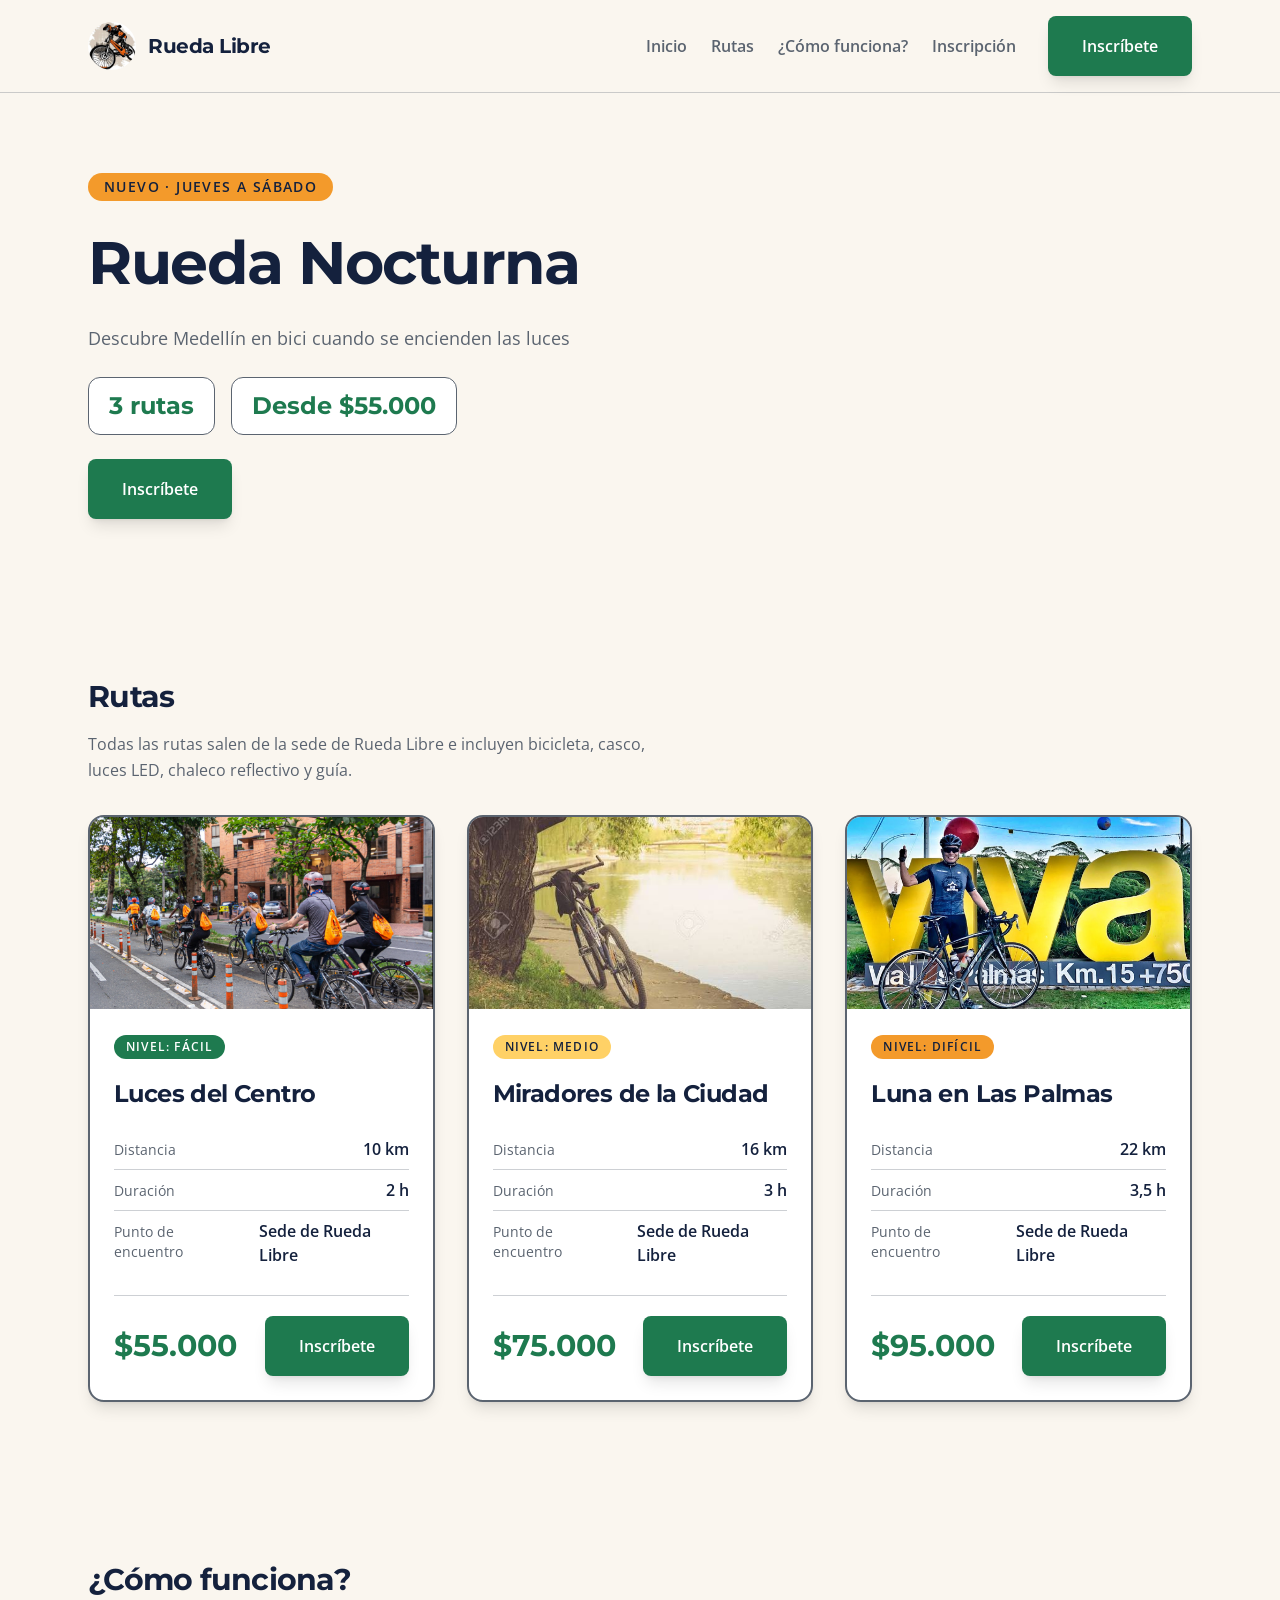
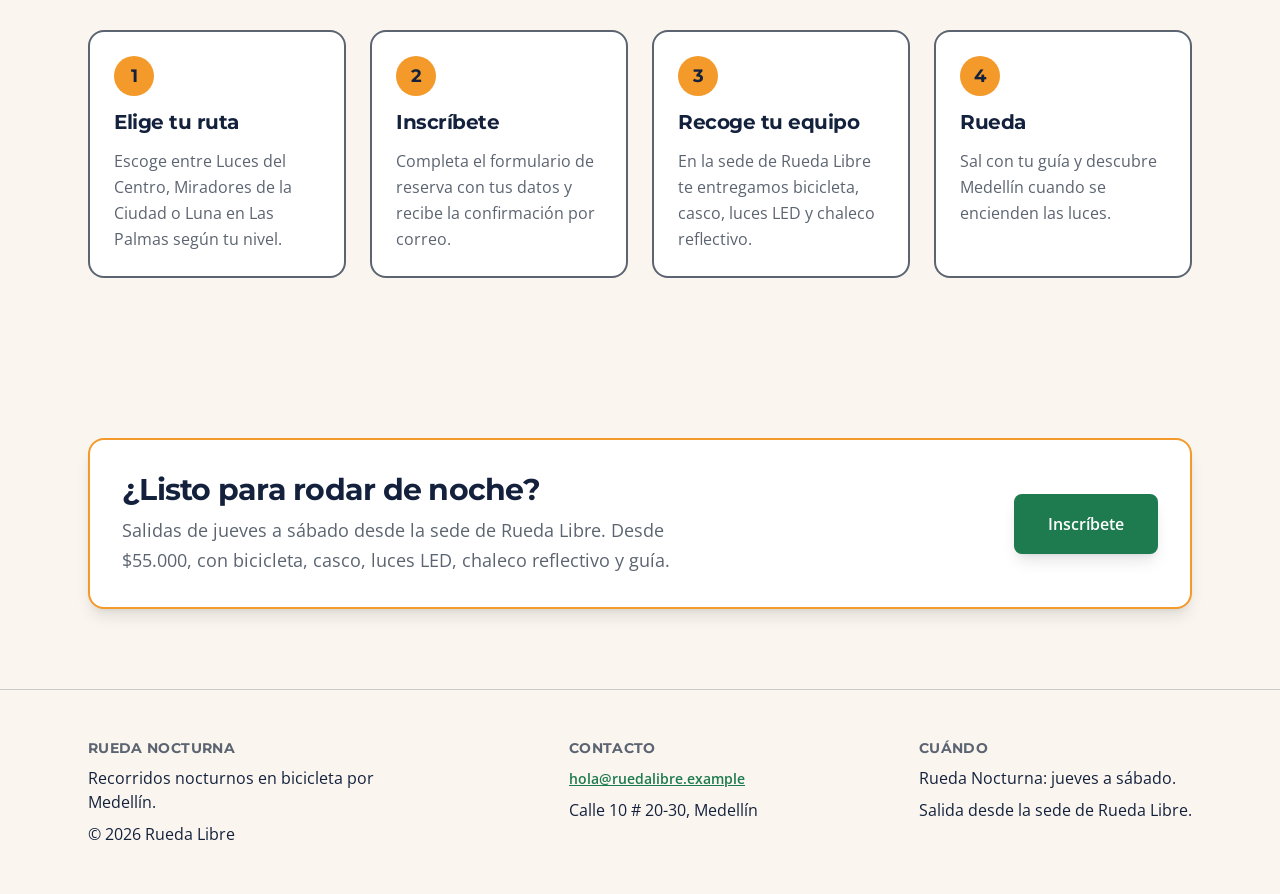
==== commit b643e08d: "MiniReto 7 (Tailwind): tema de marca con @theme y modo oscuro" ====
--- a/nocturna/index.html
+++ b/nocturna/index.html
@@ -3,40 +3,45 @@
 <head>
     <meta charset="UTF-8">
     <meta name="viewport" content="width=device-width, initial-scale=1.0">
+    <meta name="color-scheme" content="light dark">
     <meta name="description" content="Rueda Nocturna: recorridos en bicicleta por Medellín cuando se encienden las luces. Jueves a sábado.">
     <title>Rueda Nocturna | Rueda Libre</title>
 
-    <!-- CSS generado por la CLI de Tailwind (no el Play CDN) -->
+    <!-- Fuentes de la marca (las mismas del sitio principal) -->
+    <link rel="preconnect" href="https://fonts.googleapis.com">
+    <link rel="preconnect" href="https://fonts.gstatic.com" crossorigin>
+    <link href="https://fonts.googleapis.com/css2?family=Montserrat:wght@700&family=Open+Sans:wght@400;600&display=swap" rel="stylesheet">
+
+    <!-- CSS generado por la CLI de Tailwind -->
     <link rel="stylesheet" href="src/output.css">
 </head>
-<body class="bg-slate-950 text-white antialiased">
-
-    <a href="#contenido" class="sr-only focus:not-sr-only focus:absolute focus:left-4 focus:top-4 focus:z-50 focus:rounded focus:bg-white focus:px-4 focus:py-2 focus:text-slate-950">Saltar al contenido principal</a>
-
-    <!-- ===== ENCABEZADO =====
-         Mobile-first: sin prefijo = celular (apilado: logo arriba, botón debajo)
-         md: = fila con logo a un lado y enlaces + botón al otro
-         Los enlaces a secciones están ocultos en celular (hidden) y aparecen desde md (md:block) -->
-    <header class="border-b border-slate-800">
+<!-- Claro (sin prefijo): fondo Crema y texto Azul Noche · Oscuro (dark:): fondo Azul Noche y texto Crema
+     Los títulos y textos heredan este color; solo se repite donde cambia (texto secundario, acentos) -->
+<body class="bg-crema font-texto text-azul-noche antialiased dark:bg-azul-noche dark:text-crema">
+
+    <a href="#contenido" class="sr-only focus:not-sr-only focus:absolute focus:left-4 focus:top-4 focus:z-50 focus:rounded focus:bg-white focus:px-4 focus:py-2 focus:text-azul-noche">Saltar al contenido principal</a>
+
+    <!-- ===== ENCABEZADO ===== -->
+    <header class="border-b border-gris-asfalto/30 dark:border-crema/20">
         <div class="mx-auto w-full max-w-6xl px-6">
             <div class="flex flex-col items-center gap-4 py-4 md:flex-row md:justify-between md:gap-3 lg:gap-8">
 
-                <a href="#inicio" class="flex shrink-0 items-center gap-3 rounded focus:outline-hidden focus:ring-4 focus:ring-white focus:ring-offset-2 focus:ring-offset-slate-950">
+                <a href="#inicio" class="flex shrink-0 items-center gap-3 rounded focus:outline-hidden focus:ring-4 focus:ring-azul-noche focus:ring-offset-2 focus:ring-offset-crema dark:focus:ring-crema dark:focus:ring-offset-azul-noche">
                     <img src="../img/LogoBicicleta.jpg" alt="" width="48" height="48" class="h-12 w-12 rounded-full object-cover">
-                    <span class="text-lg font-bold tracking-tight text-white lg:text-xl">Rueda Libre</span>
+                    <span class="font-titulos text-lg font-bold tracking-tight lg:text-xl">Rueda Libre</span>
                 </a>
 
                 <div class="flex items-center md:gap-3 lg:gap-8">
                     <nav aria-label="Principal" class="hidden md:block">
                         <ul class="flex items-center gap-3 lg:gap-6">
-                            <li><a href="#inicio" class="whitespace-nowrap rounded text-sm font-semibold text-slate-300 hover:text-white focus:outline-hidden focus:ring-4 focus:ring-white focus:ring-offset-2 focus:ring-offset-slate-950 lg:text-base">Inicio</a></li>
-                            <li><a href="#rutas" class="whitespace-nowrap rounded text-sm font-semibold text-slate-300 hover:text-white focus:outline-hidden focus:ring-4 focus:ring-white focus:ring-offset-2 focus:ring-offset-slate-950 lg:text-base">Rutas</a></li>
-                            <li><a href="#como-funciona" class="whitespace-nowrap rounded text-sm font-semibold text-slate-300 hover:text-white focus:outline-hidden focus:ring-4 focus:ring-white focus:ring-offset-2 focus:ring-offset-slate-950 lg:text-base">¿Cómo funciona?</a></li>
-                            <li><a href="#inscripcion" class="whitespace-nowrap rounded text-sm font-semibold text-slate-300 hover:text-white focus:outline-hidden focus:ring-4 focus:ring-white focus:ring-offset-2 focus:ring-offset-slate-950 lg:text-base">Inscripción</a></li>
+                            <li><a href="#inicio" class="whitespace-nowrap rounded text-sm font-semibold text-gris-asfalto hover:text-azul-noche focus:outline-hidden focus:ring-4 focus:ring-azul-noche focus:ring-offset-2 focus:ring-offset-crema dark:text-crema/75 dark:hover:text-crema dark:focus:ring-crema dark:focus:ring-offset-azul-noche lg:text-base">Inicio</a></li>
+                            <li><a href="#rutas" class="whitespace-nowrap rounded text-sm font-semibold text-gris-asfalto hover:text-azul-noche focus:outline-hidden focus:ring-4 focus:ring-azul-noche focus:ring-offset-2 focus:ring-offset-crema dark:text-crema/75 dark:hover:text-crema dark:focus:ring-crema dark:focus:ring-offset-azul-noche lg:text-base">Rutas</a></li>
+                            <li><a href="#como-funciona" class="whitespace-nowrap rounded text-sm font-semibold text-gris-asfalto hover:text-azul-noche focus:outline-hidden focus:ring-4 focus:ring-azul-noche focus:ring-offset-2 focus:ring-offset-crema dark:text-crema/75 dark:hover:text-crema dark:focus:ring-crema dark:focus:ring-offset-azul-noche lg:text-base">¿Cómo funciona?</a></li>
+                            <li><a href="#inscripcion" class="whitespace-nowrap rounded text-sm font-semibold text-gris-asfalto hover:text-azul-noche focus:outline-hidden focus:ring-4 focus:ring-azul-noche focus:ring-offset-2 focus:ring-offset-crema dark:text-crema/75 dark:hover:text-crema dark:focus:ring-crema dark:focus:ring-offset-azul-noche lg:text-base">Inscripción</a></li>
                         </ul>
                     </nav>
 
-                    <a href="../paginas/reservas.html" class="inline-block rounded-lg border-2 border-transparent bg-amber-400 px-8 py-4 text-base font-semibold text-slate-950 shadow-lg hover:bg-amber-200 focus:outline-hidden focus:ring-4 focus:ring-white focus:ring-offset-2 focus:ring-offset-slate-950">Inscríbete</a>
+                    <a href="../paginas/reservas.html" class="inline-block rounded-lg border-2 border-transparent bg-verde-ruta px-8 py-4 text-base font-semibold text-white shadow-lg hover:bg-azul-noche focus:outline-hidden focus:ring-4 focus:ring-azul-noche focus:ring-offset-2 focus:ring-offset-crema dark:bg-amarillo-farol dark:text-azul-noche dark:shadow-amarillo-farol/25 dark:hover:bg-crema dark:focus:ring-crema dark:focus:ring-offset-azul-noche">Inscríbete</a>
                 </div>
 
             </div>
@@ -46,25 +51,24 @@
     <main id="contenido">
 
         <!-- ===== SECCIÓN PRINCIPAL =====
-             Relleno vertical: py-10 (celular) → md:py-16 → lg:py-20 (igual en todas las secciones)
-             Título: text-4xl (celular) → sm:text-5xl → lg:text-6xl -->
-        <section id="inicio" class="py-10 md:py-16 lg:py-20" aria-labelledby="titulo-campana">
+             En modo oscuro, un resplandor Amarillo Farol baja desde arriba (dark:bg-linear-to-b) -->
+        <section id="inicio" class="py-10 md:py-16 lg:py-20 dark:bg-linear-to-b dark:from-amarillo-farol/10 dark:to-transparent" aria-labelledby="titulo-campana">
             <div class="mx-auto w-full max-w-6xl px-6">
                 <div class="max-w-3xl space-y-6">
 
-                    <p class="inline-block rounded-full bg-amber-400 px-4 py-1 text-sm font-semibold uppercase tracking-widest text-slate-950">Nuevo · Jueves a sábado</p>
-
-                    <h1 id="titulo-campana" class="text-4xl font-bold leading-tight tracking-tight text-white sm:text-5xl lg:text-6xl">Rueda Nocturna</h1>
-
-                    <p class="max-w-xl text-base leading-relaxed text-slate-300 md:text-lg">Descubre Medellín en bici cuando se encienden las luces</p>
+                    <p class="inline-block rounded-full bg-naranja-pedal px-4 py-1 text-sm font-semibold uppercase tracking-widest text-azul-noche dark:bg-amarillo-farol">Nuevo · Jueves a sábado</p>
+
+                    <h1 id="titulo-campana" class="font-titulos text-4xl font-bold leading-tight tracking-tight sm:text-5xl lg:text-6xl">Rueda Nocturna</h1>
+
+                    <p class="max-w-xl text-base leading-relaxed text-gris-asfalto md:text-lg dark:text-crema/75">Descubre Medellín en bici cuando se encienden las luces</p>
 
                     <ul class="flex flex-wrap gap-4">
-                        <li class="rounded-xl border border-slate-700 bg-slate-900 px-5 py-3 text-xl font-bold text-amber-400 sm:text-2xl">3 rutas</li>
-                        <li class="rounded-xl border border-slate-700 bg-slate-900 px-5 py-3 text-xl font-bold text-amber-400 sm:text-2xl">Desde $55.000</li>
+                        <li class="rounded-xl border border-gris-asfalto bg-white px-5 py-3 font-titulos text-xl font-bold text-verde-ruta sm:text-2xl dark:border-crema/20 dark:bg-white/5 dark:text-amarillo-farol">3 rutas</li>
+                        <li class="rounded-xl border border-gris-asfalto bg-white px-5 py-3 font-titulos text-xl font-bold text-verde-ruta sm:text-2xl dark:border-crema/20 dark:bg-white/5 dark:text-amarillo-farol">Desde $55.000</li>
                     </ul>
 
                     <div>
-                        <a href="../paginas/reservas.html" class="inline-block rounded-lg border-2 border-transparent bg-amber-400 px-8 py-4 text-base font-semibold text-slate-950 shadow-lg hover:bg-amber-200 focus:outline-hidden focus:ring-4 focus:ring-white focus:ring-offset-2 focus:ring-offset-slate-950">Inscríbete</a>
+                        <a href="../paginas/reservas.html" class="inline-block rounded-lg border-2 border-transparent bg-verde-ruta px-8 py-4 text-base font-semibold text-white shadow-lg hover:bg-azul-noche focus:outline-hidden focus:ring-4 focus:ring-azul-noche focus:ring-offset-2 focus:ring-offset-crema dark:bg-amarillo-farol dark:text-azul-noche dark:shadow-amarillo-farol/25 dark:hover:bg-crema dark:focus:ring-crema dark:focus:ring-offset-azul-noche">Inscríbete</a>
                     </div>
 
                 </div>
@@ -72,96 +76,96 @@
         </section>
 
         <!-- ===== RUTAS =====
-             grid-cols-1 (celular) → sm:grid-cols-2 (desde 640 px) → lg:grid-cols-3 (desde 1024 px)
-             Las cards son idénticas a las del kit: solo cambian los datos y el color de la etiqueta -->
+             Etiquetas de nivel: Fácil = Verde Ruta · Medio = Amarillo Farol · Difícil = Naranja Pedal
+             (además del texto "Nivel: ..."). Las cards comparten las mismas clases base. -->
         <section id="rutas" class="py-10 md:py-16 lg:py-20" aria-labelledby="titulo-rutas">
             <div class="mx-auto w-full max-w-6xl px-6">
                 <div class="space-y-6 md:space-y-8">
 
                     <div class="space-y-4">
-                        <h2 id="titulo-rutas" class="text-2xl font-bold tracking-tight md:text-3xl">Rutas</h2>
-                        <p class="max-w-xl leading-relaxed text-slate-300">Todas las rutas salen de la sede de Rueda Libre e incluyen bicicleta, casco, luces LED, chaleco reflectivo y guía.</p>
+                        <h2 id="titulo-rutas" class="font-titulos text-2xl font-bold tracking-tight md:text-3xl">Rutas</h2>
+                        <p class="max-w-xl leading-relaxed text-gris-asfalto dark:text-crema/75">Todas las rutas salen de la sede de Rueda Libre e incluyen bicicleta, casco, luces LED, chaleco reflectivo y guía.</p>
                     </div>
 
                     <div class="grid grid-cols-1 gap-6 sm:grid-cols-2 lg:grid-cols-3 lg:gap-8">
 
                         <!-- Ruta 1 · Fácil -->
-                        <article class="overflow-hidden rounded-2xl border-2 border-slate-700 bg-slate-900 shadow-lg transition duration-200 hover:border-amber-400 hover:shadow-2xl">
+                        <article class="overflow-hidden rounded-2xl border-2 border-gris-asfalto bg-white shadow-lg transition duration-200 hover:border-verde-ruta hover:shadow-2xl dark:border-crema/20 dark:bg-white/5 dark:hover:border-amarillo-farol">
                             <img src="../img/barrio.jpg" alt="" width="800" height="400" loading="lazy" class="h-48 w-full object-cover">
                             <div class="space-y-5 p-6">
-                                <p class="inline-block rounded-full bg-emerald-400 px-3 py-1 text-xs font-semibold uppercase tracking-widest text-slate-950">Nivel: Fácil</p>
-                                <h3 class="text-2xl font-bold leading-tight tracking-tight text-white">Luces del Centro</h3>
-                                <dl class="divide-y divide-slate-800">
-                                    <div class="flex items-baseline justify-between gap-4 py-2">
-                                        <dt class="text-sm text-slate-400">Distancia</dt>
-                                        <dd class="font-semibold text-white">10 km</dd>
-                                    </div>
-                                    <div class="flex items-baseline justify-between gap-4 py-2">
-                                        <dt class="text-sm text-slate-400">Duración</dt>
-                                        <dd class="font-semibold text-white">2 h</dd>
-                                    </div>
-                                    <div class="flex items-baseline justify-between gap-4 py-2">
-                                        <dt class="text-sm text-slate-400">Punto de encuentro</dt>
-                                        <dd class="font-semibold text-white">Sede de Rueda Libre</dd>
+                                <p class="inline-block rounded-full bg-verde-ruta px-3 py-1 text-xs font-semibold uppercase tracking-widest text-white">Nivel: Fácil</p>
+                                <h3 class="font-titulos text-2xl font-bold leading-tight tracking-tight">Luces del Centro</h3>
+                                <dl class="divide-y divide-gris-asfalto/30 dark:divide-crema/20">
+                                    <div class="flex items-baseline justify-between gap-4 py-2">
+                                        <dt class="text-sm text-gris-asfalto dark:text-crema/75">Distancia</dt>
+                                        <dd class="font-semibold">10 km</dd>
+                                    </div>
+                                    <div class="flex items-baseline justify-between gap-4 py-2">
+                                        <dt class="text-sm text-gris-asfalto dark:text-crema/75">Duración</dt>
+                                        <dd class="font-semibold">2 h</dd>
+                                    </div>
+                                    <div class="flex items-baseline justify-between gap-4 py-2">
+                                        <dt class="text-sm text-gris-asfalto dark:text-crema/75">Punto de encuentro</dt>
+                                        <dd class="font-semibold">Sede de Rueda Libre</dd>
                                     </div>
                                 </dl>
-                                <div class="flex flex-wrap items-center justify-between gap-4 border-t border-slate-800 pt-5">
-                                    <p class="text-3xl font-bold text-amber-400">$55.000</p>
-                                    <a href="../paginas/reservas.html" aria-label="Inscríbete en Luces del Centro" class="inline-block rounded-lg border-2 border-transparent bg-amber-400 px-8 py-4 text-base font-semibold text-slate-950 shadow-lg hover:bg-amber-200 focus:outline-hidden focus:ring-4 focus:ring-white focus:ring-offset-2 focus:ring-offset-slate-950">Inscríbete</a>
+                                <div class="flex flex-wrap items-center justify-between gap-4 border-t border-gris-asfalto/30 pt-5 dark:border-crema/20">
+                                    <p class="font-titulos text-3xl font-bold text-verde-ruta dark:text-amarillo-farol">$55.000</p>
+                                    <a href="../paginas/reservas.html" aria-label="Inscríbete en Luces del Centro" class="inline-block rounded-lg border-2 border-transparent bg-verde-ruta px-8 py-4 text-base font-semibold text-white shadow-lg hover:bg-azul-noche focus:outline-hidden focus:ring-4 focus:ring-azul-noche focus:ring-offset-2 focus:ring-offset-crema dark:bg-amarillo-farol dark:text-azul-noche dark:shadow-amarillo-farol/25 dark:hover:bg-crema dark:focus:ring-crema dark:focus:ring-offset-azul-noche">Inscríbete</a>
                                 </div>
                             </div>
                         </article>
 
                         <!-- Ruta 2 · Medio -->
-                        <article class="overflow-hidden rounded-2xl border-2 border-slate-700 bg-slate-900 shadow-lg transition duration-200 hover:border-amber-400 hover:shadow-2xl">
+                        <article class="overflow-hidden rounded-2xl border-2 border-gris-asfalto bg-white shadow-lg transition duration-200 hover:border-verde-ruta hover:shadow-2xl dark:border-crema/20 dark:bg-white/5 dark:hover:border-amarillo-farol">
                             <img src="../img/rio.jpg" alt="" width="800" height="400" loading="lazy" class="h-48 w-full object-cover">
                             <div class="space-y-5 p-6">
-                                <p class="inline-block rounded-full bg-yellow-300 px-3 py-1 text-xs font-semibold uppercase tracking-widest text-slate-950">Nivel: Medio</p>
-                                <h3 class="text-2xl font-bold leading-tight tracking-tight text-white">Miradores de la Ciudad</h3>
-                                <dl class="divide-y divide-slate-800">
-                                    <div class="flex items-baseline justify-between gap-4 py-2">
-                                        <dt class="text-sm text-slate-400">Distancia</dt>
-                                        <dd class="font-semibold text-white">16 km</dd>
-                                    </div>
-                                    <div class="flex items-baseline justify-between gap-4 py-2">
-                                        <dt class="text-sm text-slate-400">Duración</dt>
-                                        <dd class="font-semibold text-white">3 h</dd>
-                                    </div>
-                                    <div class="flex items-baseline justify-between gap-4 py-2">
-                                        <dt class="text-sm text-slate-400">Punto de encuentro</dt>
-                                        <dd class="font-semibold text-white">Sede de Rueda Libre</dd>
+                                <p class="inline-block rounded-full bg-amarillo-farol px-3 py-1 text-xs font-semibold uppercase tracking-widest text-azul-noche">Nivel: Medio</p>
+                                <h3 class="font-titulos text-2xl font-bold leading-tight tracking-tight">Miradores de la Ciudad</h3>
+                                <dl class="divide-y divide-gris-asfalto/30 dark:divide-crema/20">
+                                    <div class="flex items-baseline justify-between gap-4 py-2">
+                                        <dt class="text-sm text-gris-asfalto dark:text-crema/75">Distancia</dt>
+                                        <dd class="font-semibold">16 km</dd>
+                                    </div>
+                                    <div class="flex items-baseline justify-between gap-4 py-2">
+                                        <dt class="text-sm text-gris-asfalto dark:text-crema/75">Duración</dt>
+                                        <dd class="font-semibold">3 h</dd>
+                                    </div>
+                                    <div class="flex items-baseline justify-between gap-4 py-2">
+                                        <dt class="text-sm text-gris-asfalto dark:text-crema/75">Punto de encuentro</dt>
+                                        <dd class="font-semibold">Sede de Rueda Libre</dd>
                                     </div>
                                 </dl>
-                                <div class="flex flex-wrap items-center justify-between gap-4 border-t border-slate-800 pt-5">
-                                    <p class="text-3xl font-bold text-amber-400">$75.000</p>
-                                    <a href="../paginas/reservas.html" aria-label="Inscríbete en Miradores de la Ciudad" class="inline-block rounded-lg border-2 border-transparent bg-amber-400 px-8 py-4 text-base font-semibold text-slate-950 shadow-lg hover:bg-amber-200 focus:outline-hidden focus:ring-4 focus:ring-white focus:ring-offset-2 focus:ring-offset-slate-950">Inscríbete</a>
+                                <div class="flex flex-wrap items-center justify-between gap-4 border-t border-gris-asfalto/30 pt-5 dark:border-crema/20">
+                                    <p class="font-titulos text-3xl font-bold text-verde-ruta dark:text-amarillo-farol">$75.000</p>
+                                    <a href="../paginas/reservas.html" aria-label="Inscríbete en Miradores de la Ciudad" class="inline-block rounded-lg border-2 border-transparent bg-verde-ruta px-8 py-4 text-base font-semibold text-white shadow-lg hover:bg-azul-noche focus:outline-hidden focus:ring-4 focus:ring-azul-noche focus:ring-offset-2 focus:ring-offset-crema dark:bg-amarillo-farol dark:text-azul-noche dark:shadow-amarillo-farol/25 dark:hover:bg-crema dark:focus:ring-crema dark:focus:ring-offset-azul-noche">Inscríbete</a>
                                 </div>
                             </div>
                         </article>
 
                         <!-- Ruta 3 · Difícil -->
-                        <article class="overflow-hidden rounded-2xl border-2 border-slate-700 bg-slate-900 shadow-lg transition duration-200 hover:border-amber-400 hover:shadow-2xl">
+                        <article class="overflow-hidden rounded-2xl border-2 border-gris-asfalto bg-white shadow-lg transition duration-200 hover:border-verde-ruta hover:shadow-2xl dark:border-crema/20 dark:bg-white/5 dark:hover:border-amarillo-farol">
                             <img src="../img/palmas.jpg" alt="" width="800" height="400" loading="lazy" class="h-48 w-full object-cover">
                             <div class="space-y-5 p-6">
-                                <p class="inline-block rounded-full bg-rose-400 px-3 py-1 text-xs font-semibold uppercase tracking-widest text-slate-950">Nivel: Difícil</p>
-                                <h3 class="text-2xl font-bold leading-tight tracking-tight text-white">Luna en Las Palmas</h3>
-                                <dl class="divide-y divide-slate-800">
-                                    <div class="flex items-baseline justify-between gap-4 py-2">
-                                        <dt class="text-sm text-slate-400">Distancia</dt>
-                                        <dd class="font-semibold text-white">22 km</dd>
-                                    </div>
-                                    <div class="flex items-baseline justify-between gap-4 py-2">
-                                        <dt class="text-sm text-slate-400">Duración</dt>
-                                        <dd class="font-semibold text-white">3,5 h</dd>
-                                    </div>
-                                    <div class="flex items-baseline justify-between gap-4 py-2">
-                                        <dt class="text-sm text-slate-400">Punto de encuentro</dt>
-                                        <dd class="font-semibold text-white">Sede de Rueda Libre</dd>
+                                <p class="inline-block rounded-full bg-naranja-pedal px-3 py-1 text-xs font-semibold uppercase tracking-widest text-azul-noche">Nivel: Difícil</p>
+                                <h3 class="font-titulos text-2xl font-bold leading-tight tracking-tight">Luna en Las Palmas</h3>
+                                <dl class="divide-y divide-gris-asfalto/30 dark:divide-crema/20">
+                                    <div class="flex items-baseline justify-between gap-4 py-2">
+                                        <dt class="text-sm text-gris-asfalto dark:text-crema/75">Distancia</dt>
+                                        <dd class="font-semibold">22 km</dd>
+                                    </div>
+                                    <div class="flex items-baseline justify-between gap-4 py-2">
+                                        <dt class="text-sm text-gris-asfalto dark:text-crema/75">Duración</dt>
+                                        <dd class="font-semibold">3,5 h</dd>
+                                    </div>
+                                    <div class="flex items-baseline justify-between gap-4 py-2">
+                                        <dt class="text-sm text-gris-asfalto dark:text-crema/75">Punto de encuentro</dt>
+                                        <dd class="font-semibold">Sede de Rueda Libre</dd>
                                     </div>
                                 </dl>
-                                <div class="flex flex-wrap items-center justify-between gap-4 border-t border-slate-800 pt-5">
-                                    <p class="text-3xl font-bold text-amber-400">$95.000</p>
-                                    <a href="../paginas/reservas.html" aria-label="Inscríbete en Luna en Las Palmas" class="inline-block rounded-lg border-2 border-transparent bg-amber-400 px-8 py-4 text-base font-semibold text-slate-950 shadow-lg hover:bg-amber-200 focus:outline-hidden focus:ring-4 focus:ring-white focus:ring-offset-2 focus:ring-offset-slate-950">Inscríbete</a>
+                                <div class="flex flex-wrap items-center justify-between gap-4 border-t border-gris-asfalto/30 pt-5 dark:border-crema/20">
+                                    <p class="font-titulos text-3xl font-bold text-verde-ruta dark:text-amarillo-farol">$95.000</p>
+                                    <a href="../paginas/reservas.html" aria-label="Inscríbete en Luna en Las Palmas" class="inline-block rounded-lg border-2 border-transparent bg-verde-ruta px-8 py-4 text-base font-semibold text-white shadow-lg hover:bg-azul-noche focus:outline-hidden focus:ring-4 focus:ring-azul-noche focus:ring-offset-2 focus:ring-offset-crema dark:bg-amarillo-farol dark:text-azul-noche dark:shadow-amarillo-farol/25 dark:hover:bg-crema dark:focus:ring-crema dark:focus:ring-offset-azul-noche">Inscríbete</a>
                                 </div>
                             </div>
                         </article>
@@ -171,39 +175,37 @@
             </div>
         </section>
 
-        <!-- ===== ¿CÓMO FUNCIONA? =====
-             grid-cols-1 (celular) → sm:grid-cols-2 → lg:grid-cols-4
-             Los números son decorativos (aria-hidden): la lista <ol> ya los anuncia -->
+        <!-- ===== ¿CÓMO FUNCIONA? ===== -->
         <section id="como-funciona" class="py-10 md:py-16 lg:py-20" aria-labelledby="titulo-como-funciona">
             <div class="mx-auto w-full max-w-6xl px-6">
                 <div class="space-y-6 md:space-y-8">
 
-                    <h2 id="titulo-como-funciona" class="text-2xl font-bold tracking-tight md:text-3xl">¿Cómo funciona?</h2>
+                    <h2 id="titulo-como-funciona" class="font-titulos text-2xl font-bold tracking-tight md:text-3xl">¿Cómo funciona?</h2>
 
                     <ol class="grid grid-cols-1 gap-6 sm:grid-cols-2 lg:grid-cols-4">
 
-                        <li class="space-y-3 rounded-2xl border-2 border-slate-700 bg-slate-900 p-6">
-                            <p aria-hidden="true" class="flex h-10 w-10 items-center justify-center rounded-full bg-amber-400 text-lg font-bold text-slate-950">1</p>
-                            <h3 class="text-xl font-bold tracking-tight text-white">Elige tu ruta</h3>
-                            <p class="leading-relaxed text-slate-300">Escoge entre Luces del Centro, Miradores de la Ciudad o Luna en Las Palmas según tu nivel.</p>
-                        </li>
-
-                        <li class="space-y-3 rounded-2xl border-2 border-slate-700 bg-slate-900 p-6">
-                            <p aria-hidden="true" class="flex h-10 w-10 items-center justify-center rounded-full bg-amber-400 text-lg font-bold text-slate-950">2</p>
-                            <h3 class="text-xl font-bold tracking-tight text-white">Inscríbete</h3>
-                            <p class="leading-relaxed text-slate-300">Completa el formulario de reserva con tus datos y recibe la confirmación por correo.</p>
-                        </li>
-
-                        <li class="space-y-3 rounded-2xl border-2 border-slate-700 bg-slate-900 p-6">
-                            <p aria-hidden="true" class="flex h-10 w-10 items-center justify-center rounded-full bg-amber-400 text-lg font-bold text-slate-950">3</p>
-                            <h3 class="text-xl font-bold tracking-tight text-white">Recoge tu equipo</h3>
-                            <p class="leading-relaxed text-slate-300">En la sede de Rueda Libre te entregamos bicicleta, casco, luces LED y chaleco reflectivo.</p>
-                        </li>
-
-                        <li class="space-y-3 rounded-2xl border-2 border-slate-700 bg-slate-900 p-6">
-                            <p aria-hidden="true" class="flex h-10 w-10 items-center justify-center rounded-full bg-amber-400 text-lg font-bold text-slate-950">4</p>
-                            <h3 class="text-xl font-bold tracking-tight text-white">Rueda</h3>
-                            <p class="leading-relaxed text-slate-300">Sal con tu guía y descubre Medellín cuando se encienden las luces.</p>
+                        <li class="space-y-3 rounded-2xl border-2 border-gris-asfalto bg-white p-6 dark:border-crema/20 dark:bg-white/5">
+                            <p aria-hidden="true" class="flex h-10 w-10 items-center justify-center rounded-full bg-naranja-pedal font-titulos text-lg font-bold text-azul-noche dark:bg-amarillo-farol">1</p>
+                            <h3 class="font-titulos text-xl font-bold tracking-tight">Elige tu ruta</h3>
+                            <p class="leading-relaxed text-gris-asfalto dark:text-crema/75">Escoge entre Luces del Centro, Miradores de la Ciudad o Luna en Las Palmas según tu nivel.</p>
+                        </li>
+
+                        <li class="space-y-3 rounded-2xl border-2 border-gris-asfalto bg-white p-6 dark:border-crema/20 dark:bg-white/5">
+                            <p aria-hidden="true" class="flex h-10 w-10 items-center justify-center rounded-full bg-naranja-pedal font-titulos text-lg font-bold text-azul-noche dark:bg-amarillo-farol">2</p>
+                            <h3 class="font-titulos text-xl font-bold tracking-tight">Inscríbete</h3>
+                            <p class="leading-relaxed text-gris-asfalto dark:text-crema/75">Completa el formulario de reserva con tus datos y recibe la confirmación por correo.</p>
+                        </li>
+
+                        <li class="space-y-3 rounded-2xl border-2 border-gris-asfalto bg-white p-6 dark:border-crema/20 dark:bg-white/5">
+                            <p aria-hidden="true" class="flex h-10 w-10 items-center justify-center rounded-full bg-naranja-pedal font-titulos text-lg font-bold text-azul-noche dark:bg-amarillo-farol">3</p>
+                            <h3 class="font-titulos text-xl font-bold tracking-tight">Recoge tu equipo</h3>
+                            <p class="leading-relaxed text-gris-asfalto dark:text-crema/75">En la sede de Rueda Libre te entregamos bicicleta, casco, luces LED y chaleco reflectivo.</p>
+                        </li>
+
+                        <li class="space-y-3 rounded-2xl border-2 border-gris-asfalto bg-white p-6 dark:border-crema/20 dark:bg-white/5">
+                            <p aria-hidden="true" class="flex h-10 w-10 items-center justify-center rounded-full bg-naranja-pedal font-titulos text-lg font-bold text-azul-noche dark:bg-amarillo-farol">4</p>
+                            <h3 class="font-titulos text-xl font-bold tracking-tight">Rueda</h3>
+                            <p class="leading-relaxed text-gris-asfalto dark:text-crema/75">Sal con tu guía y descubre Medellín cuando se encienden las luces.</p>
                         </li>
 
                     </ol>
@@ -211,18 +213,17 @@
             </div>
         </section>
 
-        <!-- ===== FRANJA DE INSCRIPCIÓN =====
-             Celular: apilada (flex-col) · desde md: fila con texto a un lado y botón al otro -->
+        <!-- ===== FRANJA DE INSCRIPCIÓN ===== -->
         <section id="inscripcion" class="py-10 md:py-16 lg:py-20" aria-labelledby="titulo-inscripcion">
             <div class="mx-auto w-full max-w-6xl px-6">
-                <div class="flex flex-col items-start gap-6 rounded-2xl border-2 border-slate-700 bg-slate-900 p-6 shadow-lg md:flex-row md:items-center md:justify-between md:gap-8 md:p-8">
+                <div class="flex flex-col items-start gap-6 rounded-2xl border-2 border-naranja-pedal bg-white p-6 shadow-lg md:flex-row md:items-center md:justify-between md:gap-8 md:p-8 dark:border-amarillo-farol dark:bg-white/5">
 
                     <div class="max-w-xl space-y-2">
-                        <h2 id="titulo-inscripcion" class="text-2xl font-bold tracking-tight md:text-3xl">¿Listo para rodar de noche?</h2>
-                        <p class="text-base leading-relaxed text-slate-300 md:text-lg">Salidas de jueves a sábado desde la sede de Rueda Libre. Desde $55.000, con bicicleta, casco, luces LED, chaleco reflectivo y guía.</p>
-                    </div>
-
-                    <a href="../paginas/reservas.html" class="inline-block rounded-lg border-2 border-transparent bg-amber-400 px-8 py-4 text-base font-semibold text-slate-950 shadow-lg hover:bg-amber-200 focus:outline-hidden focus:ring-4 focus:ring-white focus:ring-offset-2 focus:ring-offset-slate-950">Inscríbete</a>
+                        <h2 id="titulo-inscripcion" class="font-titulos text-2xl font-bold tracking-tight md:text-3xl">¿Listo para rodar de noche?</h2>
+                        <p class="text-base leading-relaxed text-gris-asfalto md:text-lg dark:text-crema/75">Salidas de jueves a sábado desde la sede de Rueda Libre. Desde $55.000, con bicicleta, casco, luces LED, chaleco reflectivo y guía.</p>
+                    </div>
+
+                    <a href="../paginas/reservas.html" class="inline-block rounded-lg border-2 border-transparent bg-verde-ruta px-8 py-4 text-base font-semibold text-white shadow-lg hover:bg-azul-noche focus:outline-hidden focus:ring-4 focus:ring-azul-noche focus:ring-offset-2 focus:ring-offset-crema dark:bg-amarillo-farol dark:text-azul-noche dark:shadow-amarillo-farol/25 dark:hover:bg-crema dark:focus:ring-crema dark:focus:ring-offset-azul-noche">Inscríbete</a>
 
                 </div>
             </div>
@@ -230,28 +231,27 @@
 
     </main>
 
-    <!-- ===== PIE DE PÁGINA =====
-         Celular: tres bloques apilados (flex-col) · desde md: en fila (md:flex-row) -->
-    <footer class="border-t border-slate-800 py-10 md:py-12">
+    <!-- ===== PIE DE PÁGINA ===== -->
+    <footer class="border-t border-gris-asfalto/30 py-10 md:py-12 dark:border-crema/20">
         <div class="mx-auto w-full max-w-6xl px-6">
             <div class="flex flex-col gap-8 md:flex-row md:justify-between">
 
                 <div class="max-w-xs space-y-2">
-                    <h2 class="text-sm font-semibold uppercase tracking-wide text-slate-400">Rueda Nocturna</h2>
-                    <p class="text-slate-300">Recorridos nocturnos en bicicleta por Medellín.</p>
-                    <p class="text-slate-300">© 2026 Rueda Libre</p>
+                    <h2 class="font-titulos text-sm font-bold uppercase tracking-wide text-gris-asfalto dark:text-crema/75">Rueda Nocturna</h2>
+                    <p>Recorridos nocturnos en bicicleta por Medellín.</p>
+                    <p>© 2026 Rueda Libre</p>
                 </div>
 
                 <div class="max-w-xs space-y-2">
-                    <h2 class="text-sm font-semibold uppercase tracking-wide text-slate-400">Contacto</h2>
-                    <p><a href="mailto:hola@ruedalibre.example" class="inline-block rounded text-sm font-semibold text-amber-400 underline hover:text-amber-200 focus:outline-hidden focus:ring-4 focus:ring-white focus:ring-offset-2 focus:ring-offset-slate-950">hola@ruedalibre.example</a></p>
-                    <p class="text-slate-300">Calle 10 # 20-30, Medellín</p>
+                    <h2 class="font-titulos text-sm font-bold uppercase tracking-wide text-gris-asfalto dark:text-crema/75">Contacto</h2>
+                    <p><a href="mailto:hola@ruedalibre.example" class="inline-block rounded text-sm font-semibold text-verde-ruta underline hover:text-azul-noche focus:outline-hidden focus:ring-4 focus:ring-azul-noche focus:ring-offset-2 focus:ring-offset-crema dark:text-amarillo-farol dark:hover:text-crema dark:focus:ring-crema dark:focus:ring-offset-azul-noche">hola@ruedalibre.example</a></p>
+                    <p>Calle 10 # 20-30, Medellín</p>
                 </div>
 
                 <div class="max-w-xs space-y-2">
-                    <h2 class="text-sm font-semibold uppercase tracking-wide text-slate-400">Cuándo</h2>
-                    <p class="text-slate-300">Rueda Nocturna: jueves a sábado.</p>
-                    <p class="text-slate-300">Salida desde la sede de Rueda Libre.</p>
+                    <h2 class="font-titulos text-sm font-bold uppercase tracking-wide text-gris-asfalto dark:text-crema/75">Cuándo</h2>
+                    <p>Rueda Nocturna: jueves a sábado.</p>
+                    <p>Salida desde la sede de Rueda Libre.</p>
                 </div>
 
             </div>
--- a/nocturna/src/output.css
+++ b/nocturna/src/output.css
@@ -8,25 +8,6 @@
       "Segoe UI Symbol", "Noto Color Emoji";
     --font-mono: ui-monospace, SFMono-Regular, Menlo, Monaco, Consolas, "Liberation Mono",
       "Courier New", monospace;
-    --color-amber-200: oklch(92.4% 0.12 95.746);
-    --color-amber-300: oklch(87.9% 0.169 91.605);
-    --color-amber-400: oklch(82.8% 0.189 84.429);
-    --color-yellow-300: oklch(90.5% 0.182 98.111);
-    --color-emerald-300: oklch(84.5% 0.143 164.978);
-    --color-emerald-400: oklch(76.5% 0.177 163.223);
-    --color-sky-300: oklch(82.8% 0.111 230.318);
-    --color-sky-400: oklch(74.6% 0.16 232.661);
-    --color-rose-400: oklch(71.2% 0.194 13.428);
-    --color-slate-200: oklch(92.9% 0.013 255.508);
-    --color-slate-300: oklch(86.9% 0.022 252.894);
-    --color-slate-400: oklch(70.4% 0.04 256.788);
-    --color-slate-500: oklch(55.4% 0.046 257.417);
-    --color-slate-600: oklch(44.6% 0.043 257.281);
-    --color-slate-700: oklch(37.2% 0.044 257.287);
-    --color-slate-800: oklch(27.9% 0.041 260.031);
-    --color-slate-900: oklch(20.8% 0.042 265.755);
-    --color-slate-950: oklch(12.9% 0.042 264.695);
-    --color-white: #fff;
     --spacing: 0.25rem;
     --container-xs: 20rem;
     --container-xl: 36rem;
@@ -66,6 +47,15 @@
     --default-transition-timing-function: cubic-bezier(0.4, 0, 0.2, 1);
     --default-font-family: var(--font-sans);
     --default-mono-font-family: var(--font-mono);
+    --color-verde-ruta: #1E7A4F;
+    --color-naranja-pedal: #F39A2B;
+    --color-azul-noche: #14213D;
+    --color-crema: #FAF6EF;
+    --color-gris-asfalto: #5B6470;
+    --color-amarillo-farol: #FFD166;
+    --color-white: #FFFFFF;
+    --font-titulos: "Montserrat", Arial, Helvetica, sans-serif;
+    --font-texto: "Open Sans", Arial, Helvetica, sans-serif;
   }
 }
 @layer base {
@@ -303,12 +293,6 @@
   .grid-cols-1 {
     grid-template-columns: repeat(1, minmax(0, 1fr));
   }
-  .grid-cols-3 {
-    grid-template-columns: repeat(3, minmax(0, 1fr));
-  }
-  .grid-cols-4 {
-    grid-template-columns: repeat(4, minmax(0, 1fr));
-  }
   .flex-col {
     flex-direction: column;
   }
@@ -366,11 +350,6 @@
     --tw-space-y-reverse: 0;
     margin-block-start: calc(calc(var(--spacing) * 6) * var(--tw-space-y-reverse));
     margin-block-end: calc(calc(var(--spacing) * 6) * calc(1 - var(--tw-space-y-reverse)));
-  }
-  :where(.space-y-8 > :not(:last-child)) {
-    --tw-space-y-reverse: 0;
-    margin-block-start: calc(calc(var(--spacing) * 8) * var(--tw-space-y-reverse));
-    margin-block-end: calc(calc(var(--spacing) * 8) * calc(1 - var(--tw-space-y-reverse)));
   }
   :where(.space-y-16 > :not(:last-child)) {
     --tw-space-y-reverse: 0;
@@ -384,8 +363,14 @@
     border-top-width: calc(1px * var(--tw-divide-y-reverse));
     border-bottom-width: calc(1px * calc(1 - var(--tw-divide-y-reverse)));
   }
-  :where(.divide-slate-800 > :not(:last-child)) {
-    border-color: var(--color-slate-800);
+  :where(.divide-gris-asfalto > :not(:last-child)) {
+    border-color: var(--color-gris-asfalto);
+  }
+  :where(.divide-gris-asfalto\/30 > :not(:last-child)) {
+    border-color: color-mix(in srgb, #5B6470 30%, transparent);
+    @supports (color: color-mix(in lab, red, red)) {
+      border-color: color-mix(in oklab, var(--color-gris-asfalto) 30%, transparent);
+    }
   }
   .overflow-hidden {
     overflow: hidden;
@@ -425,65 +410,62 @@
     border-left-style: var(--tw-border-style);
     border-left-width: 4px;
   }
-  .border-amber-400 {
-    border-color: var(--color-amber-400);
-  }
-  .border-emerald-400 {
-    border-color: var(--color-emerald-400);
-  }
-  .border-sky-400 {
-    border-color: var(--color-sky-400);
-  }
-  .border-slate-700 {
-    border-color: var(--color-slate-700);
-  }
-  .border-slate-800 {
-    border-color: var(--color-slate-800);
+  .border-azul-noche {
+    border-color: var(--color-azul-noche);
+  }
+  .border-gris-asfalto {
+    border-color: var(--color-gris-asfalto);
+  }
+  .border-gris-asfalto\/30 {
+    border-color: color-mix(in srgb, #5B6470 30%, transparent);
+    @supports (color: color-mix(in lab, red, red)) {
+      border-color: color-mix(in oklab, var(--color-gris-asfalto) 30%, transparent);
+    }
+  }
+  .border-naranja-pedal {
+    border-color: var(--color-naranja-pedal);
   }
   .border-transparent {
     border-color: transparent;
   }
-  .bg-amber-400 {
-    background-color: var(--color-amber-400);
-  }
-  .bg-amber-400\/10 {
-    background-color: color-mix(in srgb, oklch(82.8% 0.189 84.429) 10%, transparent);
-    @supports (color: color-mix(in lab, red, red)) {
-      background-color: color-mix(in oklab, var(--color-amber-400) 10%, transparent);
-    }
-  }
-  .bg-emerald-400 {
-    background-color: var(--color-emerald-400);
-  }
-  .bg-emerald-400\/10 {
-    background-color: color-mix(in srgb, oklch(76.5% 0.177 163.223) 10%, transparent);
-    @supports (color: color-mix(in lab, red, red)) {
-      background-color: color-mix(in oklab, var(--color-emerald-400) 10%, transparent);
-    }
-  }
-  .bg-rose-400 {
-    background-color: var(--color-rose-400);
-  }
-  .bg-sky-400 {
-    background-color: var(--color-sky-400);
-  }
-  .bg-sky-400\/10 {
-    background-color: color-mix(in srgb, oklch(74.6% 0.16 232.661) 10%, transparent);
-    @supports (color: color-mix(in lab, red, red)) {
-      background-color: color-mix(in oklab, var(--color-sky-400) 10%, transparent);
-    }
-  }
-  .bg-slate-800 {
-    background-color: var(--color-slate-800);
-  }
-  .bg-slate-900 {
-    background-color: var(--color-slate-900);
-  }
-  .bg-slate-950 {
-    background-color: var(--color-slate-950);
-  }
-  .bg-yellow-300 {
-    background-color: var(--color-yellow-300);
+  .border-verde-ruta {
+    border-color: var(--color-verde-ruta);
+  }
+  .bg-amarillo-farol {
+    background-color: var(--color-amarillo-farol);
+  }
+  .bg-azul-noche {
+    background-color: var(--color-azul-noche);
+  }
+  .bg-azul-noche\/10 {
+    background-color: color-mix(in srgb, #14213D 10%, transparent);
+    @supports (color: color-mix(in lab, red, red)) {
+      background-color: color-mix(in oklab, var(--color-azul-noche) 10%, transparent);
+    }
+  }
+  .bg-crema {
+    background-color: var(--color-crema);
+  }
+  .bg-naranja-pedal {
+    background-color: var(--color-naranja-pedal);
+  }
+  .bg-naranja-pedal\/10 {
+    background-color: color-mix(in srgb, #F39A2B 10%, transparent);
+    @supports (color: color-mix(in lab, red, red)) {
+      background-color: color-mix(in oklab, var(--color-naranja-pedal) 10%, transparent);
+    }
+  }
+  .bg-verde-ruta {
+    background-color: var(--color-verde-ruta);
+  }
+  .bg-verde-ruta\/10 {
+    background-color: color-mix(in srgb, #1E7A4F 10%, transparent);
+    @supports (color: color-mix(in lab, red, red)) {
+      background-color: color-mix(in oklab, var(--color-verde-ruta) 10%, transparent);
+    }
+  }
+  .bg-white {
+    background-color: var(--color-white);
   }
   .object-cover {
     object-fit: cover;
@@ -494,9 +476,6 @@
   .p-6 {
     padding: calc(var(--spacing) * 6);
   }
-  .p-8 {
-    padding: calc(var(--spacing) * 8);
-  }
   .px-3 {
     padding-inline: calc(var(--spacing) * 3);
   }
@@ -527,17 +506,17 @@
   .py-10 {
     padding-block: calc(var(--spacing) * 10);
   }
-  .py-12 {
-    padding-block: calc(var(--spacing) * 12);
-  }
   .py-16 {
     padding-block: calc(var(--spacing) * 16);
   }
   .pt-5 {
     padding-top: calc(var(--spacing) * 5);
   }
-  .pt-12 {
-    padding-top: calc(var(--spacing) * 12);
+  .font-texto {
+    font-family: var(--font-texto);
+  }
+  .font-titulos {
+    font-family: var(--font-titulos);
   }
   .text-2xl {
     font-size: var(--text-2xl);
@@ -606,29 +585,17 @@
   .whitespace-nowrap {
     white-space: nowrap;
   }
-  .text-amber-300 {
-    color: var(--color-amber-300);
-  }
-  .text-amber-400 {
-    color: var(--color-amber-400);
-  }
-  .text-emerald-300 {
-    color: var(--color-emerald-300);
-  }
-  .text-sky-300 {
-    color: var(--color-sky-300);
-  }
-  .text-slate-200 {
-    color: var(--color-slate-200);
-  }
-  .text-slate-300 {
-    color: var(--color-slate-300);
-  }
-  .text-slate-400 {
-    color: var(--color-slate-400);
-  }
-  .text-slate-950 {
-    color: var(--color-slate-950);
+  .text-azul-noche {
+    color: var(--color-azul-noche);
+  }
+  .text-crema {
+    color: var(--color-crema);
+  }
+  .text-gris-asfalto {
+    color: var(--color-gris-asfalto);
+  }
+  .text-verde-ruta {
+    color: var(--color-verde-ruta);
   }
   .text-white {
     color: var(--color-white);
@@ -664,30 +631,30 @@
     --tw-duration: 200ms;
     transition-duration: 200ms;
   }
-  .placeholder\:text-slate-400::placeholder {
-    color: var(--color-slate-400);
+  .placeholder\:text-gris-asfalto::placeholder {
+    color: var(--color-gris-asfalto);
   }
   @media (hover: hover) {
-    .hover\:border-amber-400:hover {
-      border-color: var(--color-amber-400);
-    }
-    .hover\:border-slate-500:hover {
-      border-color: var(--color-slate-500);
-    }
-    .hover\:bg-amber-200:hover {
-      background-color: var(--color-amber-200);
-    }
-    .hover\:bg-amber-400:hover {
-      background-color: var(--color-amber-400);
-    }
-    .hover\:bg-slate-600:hover {
-      background-color: var(--color-slate-600);
-    }
-    .hover\:text-amber-200:hover {
-      color: var(--color-amber-200);
-    }
-    .hover\:text-slate-950:hover {
-      color: var(--color-slate-950);
+    .hover\:border-azul-noche:hover {
+      border-color: var(--color-azul-noche);
+    }
+    .hover\:border-gris-asfalto:hover {
+      border-color: var(--color-gris-asfalto);
+    }
+    .hover\:border-verde-ruta:hover {
+      border-color: var(--color-verde-ruta);
+    }
+    .hover\:bg-azul-noche:hover {
+      background-color: var(--color-azul-noche);
+    }
+    .hover\:bg-gris-asfalto:hover {
+      background-color: var(--color-gris-asfalto);
+    }
+    .hover\:text-azul-noche:hover {
+      color: var(--color-azul-noche);
+    }
+    .hover\:text-crema:hover {
+      color: var(--color-crema);
     }
     .hover\:text-white:hover {
       color: var(--color-white);
@@ -722,8 +689,8 @@
   .focus\:rounded:focus {
     border-radius: 0.25rem;
   }
-  .focus\:border-amber-400:focus {
-    border-color: var(--color-amber-400);
+  .focus\:border-verde-ruta:focus {
+    border-color: var(--color-verde-ruta);
   }
   .focus\:bg-white:focus {
     background-color: var(--color-white);
@@ -734,13 +701,16 @@
   .focus\:py-2:focus {
     padding-block: calc(var(--spacing) * 2);
   }
-  .focus\:text-slate-950:focus {
-    color: var(--color-slate-950);
+  .focus\:text-azul-noche:focus {
+    color: var(--color-azul-noche);
   }
   .focus\:ring-4:focus {
     --tw-ring-shadow: var(--tw-ring-inset, ) 0 0 0 calc(4px + var(--tw-ring-offset-width)) var(--tw-ring-color, currentcolor);
     box-shadow: var(--tw-inset-shadow), var(--tw-inset-ring-shadow), var(--tw-ring-offset-shadow), var(--tw-ring-shadow), var(--tw-shadow);
   }
+  .focus\:ring-azul-noche:focus {
+    --tw-ring-color: var(--color-azul-noche);
+  }
   .focus\:ring-white:focus {
     --tw-ring-color: var(--color-white);
   }
@@ -748,8 +718,8 @@
     --tw-ring-offset-width: 2px;
     --tw-ring-offset-shadow: var(--tw-ring-inset, ) 0 0 0 var(--tw-ring-offset-width) var(--tw-ring-offset-color);
   }
-  .focus\:ring-offset-slate-950:focus {
-    --tw-ring-offset-color: var(--color-slate-950);
+  .focus\:ring-offset-crema:focus {
+    --tw-ring-offset-color: var(--color-crema);
   }
   .focus\:outline-hidden:focus {
     --tw-outline-style: none;
@@ -850,6 +820,192 @@
       line-height: var(--tw-leading, var(--text-xl--line-height));
     }
   }
+  @media (prefers-color-scheme: dark) {
+    :where(.dark\:divide-crema\/20 > :not(:last-child)) {
+      border-color: color-mix(in srgb, #FAF6EF 20%, transparent);
+      @supports (color: color-mix(in lab, red, red)) {
+        border-color: color-mix(in oklab, var(--color-crema) 20%, transparent);
+      }
+    }
+    .dark\:border-amarillo-farol {
+      border-color: var(--color-amarillo-farol);
+    }
+    .dark\:border-crema {
+      border-color: var(--color-crema);
+    }
+    .dark\:border-crema\/20 {
+      border-color: color-mix(in srgb, #FAF6EF 20%, transparent);
+    }
+    @supports (color: color-mix(in lab, red, red)) {
+      .dark\:border-crema\/20 {
+        border-color: color-mix(in oklab, var(--color-crema) 20%, transparent);
+      }
+    }
+    .dark\:border-crema\/30 {
+      border-color: color-mix(in srgb, #FAF6EF 30%, transparent);
+    }
+    @supports (color: color-mix(in lab, red, red)) {
+      .dark\:border-crema\/30 {
+        border-color: color-mix(in oklab, var(--color-crema) 30%, transparent);
+      }
+    }
+    .dark\:border-crema\/50 {
+      border-color: color-mix(in srgb, #FAF6EF 50%, transparent);
+    }
+    @supports (color: color-mix(in lab, red, red)) {
+      .dark\:border-crema\/50 {
+        border-color: color-mix(in oklab, var(--color-crema) 50%, transparent);
+      }
+    }
+    .dark\:bg-amarillo-farol {
+      background-color: var(--color-amarillo-farol);
+    }
+    .dark\:bg-amarillo-farol\/10 {
+      background-color: color-mix(in srgb, #FFD166 10%, transparent);
+    }
+    @supports (color: color-mix(in lab, red, red)) {
+      .dark\:bg-amarillo-farol\/10 {
+        background-color: color-mix(in oklab, var(--color-amarillo-farol) 10%, transparent);
+      }
+    }
+    .dark\:bg-azul-noche {
+      background-color: var(--color-azul-noche);
+    }
+    .dark\:bg-crema\/10 {
+      background-color: color-mix(in srgb, #FAF6EF 10%, transparent);
+    }
+    @supports (color: color-mix(in lab, red, red)) {
+      .dark\:bg-crema\/10 {
+        background-color: color-mix(in oklab, var(--color-crema) 10%, transparent);
+      }
+    }
+    .dark\:bg-verde-ruta\/20 {
+      background-color: color-mix(in srgb, #1E7A4F 20%, transparent);
+    }
+    @supports (color: color-mix(in lab, red, red)) {
+      .dark\:bg-verde-ruta\/20 {
+        background-color: color-mix(in oklab, var(--color-verde-ruta) 20%, transparent);
+      }
+    }
+    .dark\:bg-white\/5 {
+      background-color: color-mix(in srgb, #FFFFFF 5%, transparent);
+    }
+    @supports (color: color-mix(in lab, red, red)) {
+      .dark\:bg-white\/5 {
+        background-color: color-mix(in oklab, var(--color-white) 5%, transparent);
+      }
+    }
+    .dark\:bg-white\/10 {
+      background-color: color-mix(in srgb, #FFFFFF 10%, transparent);
+    }
+    @supports (color: color-mix(in lab, red, red)) {
+      .dark\:bg-white\/10 {
+        background-color: color-mix(in oklab, var(--color-white) 10%, transparent);
+      }
+    }
+    .dark\:bg-linear-to-b {
+      --tw-gradient-position: to bottom;
+    }
+    @supports (background-image: linear-gradient(in lab, red, red)) {
+      .dark\:bg-linear-to-b {
+        --tw-gradient-position: to bottom in oklab;
+      }
+    }
+    .dark\:bg-linear-to-b {
+      background-image: linear-gradient(var(--tw-gradient-stops));
+    }
+    .dark\:from-amarillo-farol\/10 {
+      --tw-gradient-from: color-mix(in srgb, #FFD166 10%, transparent);
+    }
+    @supports (color: color-mix(in lab, red, red)) {
+      .dark\:from-amarillo-farol\/10 {
+        --tw-gradient-from: color-mix(in oklab, var(--color-amarillo-farol) 10%, transparent);
+      }
+    }
+    .dark\:from-amarillo-farol\/10 {
+      --tw-gradient-stops: var(--tw-gradient-via-stops, var(--tw-gradient-position), var(--tw-gradient-from) var(--tw-gradient-from-position), var(--tw-gradient-to) var(--tw-gradient-to-position));
+    }
+    .dark\:to-transparent {
+      --tw-gradient-to: transparent;
+      --tw-gradient-stops: var(--tw-gradient-via-stops, var(--tw-gradient-position), var(--tw-gradient-from) var(--tw-gradient-from-position), var(--tw-gradient-to) var(--tw-gradient-to-position));
+    }
+    .dark\:text-amarillo-farol {
+      color: var(--color-amarillo-farol);
+    }
+    .dark\:text-azul-noche {
+      color: var(--color-azul-noche);
+    }
+    .dark\:text-crema {
+      color: var(--color-crema);
+    }
+    .dark\:text-crema\/75 {
+      color: color-mix(in srgb, #FAF6EF 75%, transparent);
+    }
+    @supports (color: color-mix(in lab, red, red)) {
+      .dark\:text-crema\/75 {
+        color: color-mix(in oklab, var(--color-crema) 75%, transparent);
+      }
+    }
+    .dark\:shadow-amarillo-farol\/25 {
+      --tw-shadow-color: color-mix(in srgb, #FFD166 25%, transparent);
+    }
+    @supports (color: color-mix(in lab, red, red)) {
+      .dark\:shadow-amarillo-farol\/25 {
+        --tw-shadow-color: color-mix(in oklab, color-mix(in oklab, var(--color-amarillo-farol) 25%, transparent) var(--tw-shadow-alpha), transparent);
+      }
+    }
+    .dark\:placeholder\:text-crema\/70::placeholder {
+      color: color-mix(in srgb, #FAF6EF 70%, transparent);
+      @supports (color: color-mix(in lab, red, red)) {
+        color: color-mix(in oklab, var(--color-crema) 70%, transparent);
+      }
+    }
+    @media (hover: hover) {
+      .dark\:hover\:border-amarillo-farol:hover {
+        border-color: var(--color-amarillo-farol);
+      }
+      .dark\:hover\:border-crema:hover {
+        border-color: var(--color-crema);
+      }
+      .dark\:hover\:border-crema\/30:hover {
+        border-color: color-mix(in srgb, #FAF6EF 30%, transparent);
+      }
+      @supports (color: color-mix(in lab, red, red)) {
+        .dark\:hover\:border-crema\/30:hover {
+          border-color: color-mix(in oklab, var(--color-crema) 30%, transparent);
+        }
+      }
+      .dark\:hover\:bg-amarillo-farol:hover {
+        background-color: var(--color-amarillo-farol);
+      }
+      .dark\:hover\:bg-crema:hover {
+        background-color: var(--color-crema);
+      }
+      .dark\:hover\:bg-white\/20:hover {
+        background-color: color-mix(in srgb, #FFFFFF 20%, transparent);
+      }
+      @supports (color: color-mix(in lab, red, red)) {
+        .dark\:hover\:bg-white\/20:hover {
+          background-color: color-mix(in oklab, var(--color-white) 20%, transparent);
+        }
+      }
+      .dark\:hover\:text-azul-noche:hover {
+        color: var(--color-azul-noche);
+      }
+      .dark\:hover\:text-crema:hover {
+        color: var(--color-crema);
+      }
+    }
+    .dark\:focus\:border-amarillo-farol:focus {
+      border-color: var(--color-amarillo-farol);
+    }
+    .dark\:focus\:ring-crema:focus {
+      --tw-ring-color: var(--color-crema);
+    }
+    .dark\:focus\:ring-offset-azul-noche:focus {
+      --tw-ring-offset-color: var(--color-azul-noche);
+    }
+  }
 }
 @property --tw-space-y-reverse {
   syntax: "*";
@@ -951,6 +1107,48 @@
 @property --tw-duration {
   syntax: "*";
   inherits: false;
+}
+@property --tw-gradient-position {
+  syntax: "*";
+  inherits: false;
+}
+@property --tw-gradient-from {
+  syntax: "<color>";
+  inherits: false;
+  initial-value: #0000;
+}
+@property --tw-gradient-via {
+  syntax: "<color>";
+  inherits: false;
+  initial-value: #0000;
+}
+@property --tw-gradient-to {
+  syntax: "<color>";
+  inherits: false;
+  initial-value: #0000;
+}
+@property --tw-gradient-stops {
+  syntax: "*";
+  inherits: false;
+}
+@property --tw-gradient-via-stops {
+  syntax: "*";
+  inherits: false;
+}
+@property --tw-gradient-from-position {
+  syntax: "<length-percentage>";
+  inherits: false;
+  initial-value: 0%;
+}
+@property --tw-gradient-via-position {
+  syntax: "<length-percentage>";
+  inherits: false;
+  initial-value: 50%;
+}
+@property --tw-gradient-to-position {
+  syntax: "<length-percentage>";
+  inherits: false;
+  initial-value: 100%;
 }
 @layer properties {
   @supports ((-webkit-hyphens: none) and (not (margin-trim: block))) or ((-moz-orient: inline) and (not (color:rgb(from red r g b)))) {
@@ -977,6 +1175,15 @@
       --tw-ring-offset-shadow: 0 0 #0000;
       --tw-outline-style: solid;
       --tw-duration: initial;
-    }
-  }
-}
+      --tw-gradient-position: initial;
+      --tw-gradient-from: #0000;
+      --tw-gradient-via: #0000;
+      --tw-gradient-to: #0000;
+      --tw-gradient-stops: initial;
+      --tw-gradient-via-stops: initial;
+      --tw-gradient-from-position: 0%;
+      --tw-gradient-via-position: 50%;
+      --tw-gradient-to-position: 100%;
+    }
+  }
+}
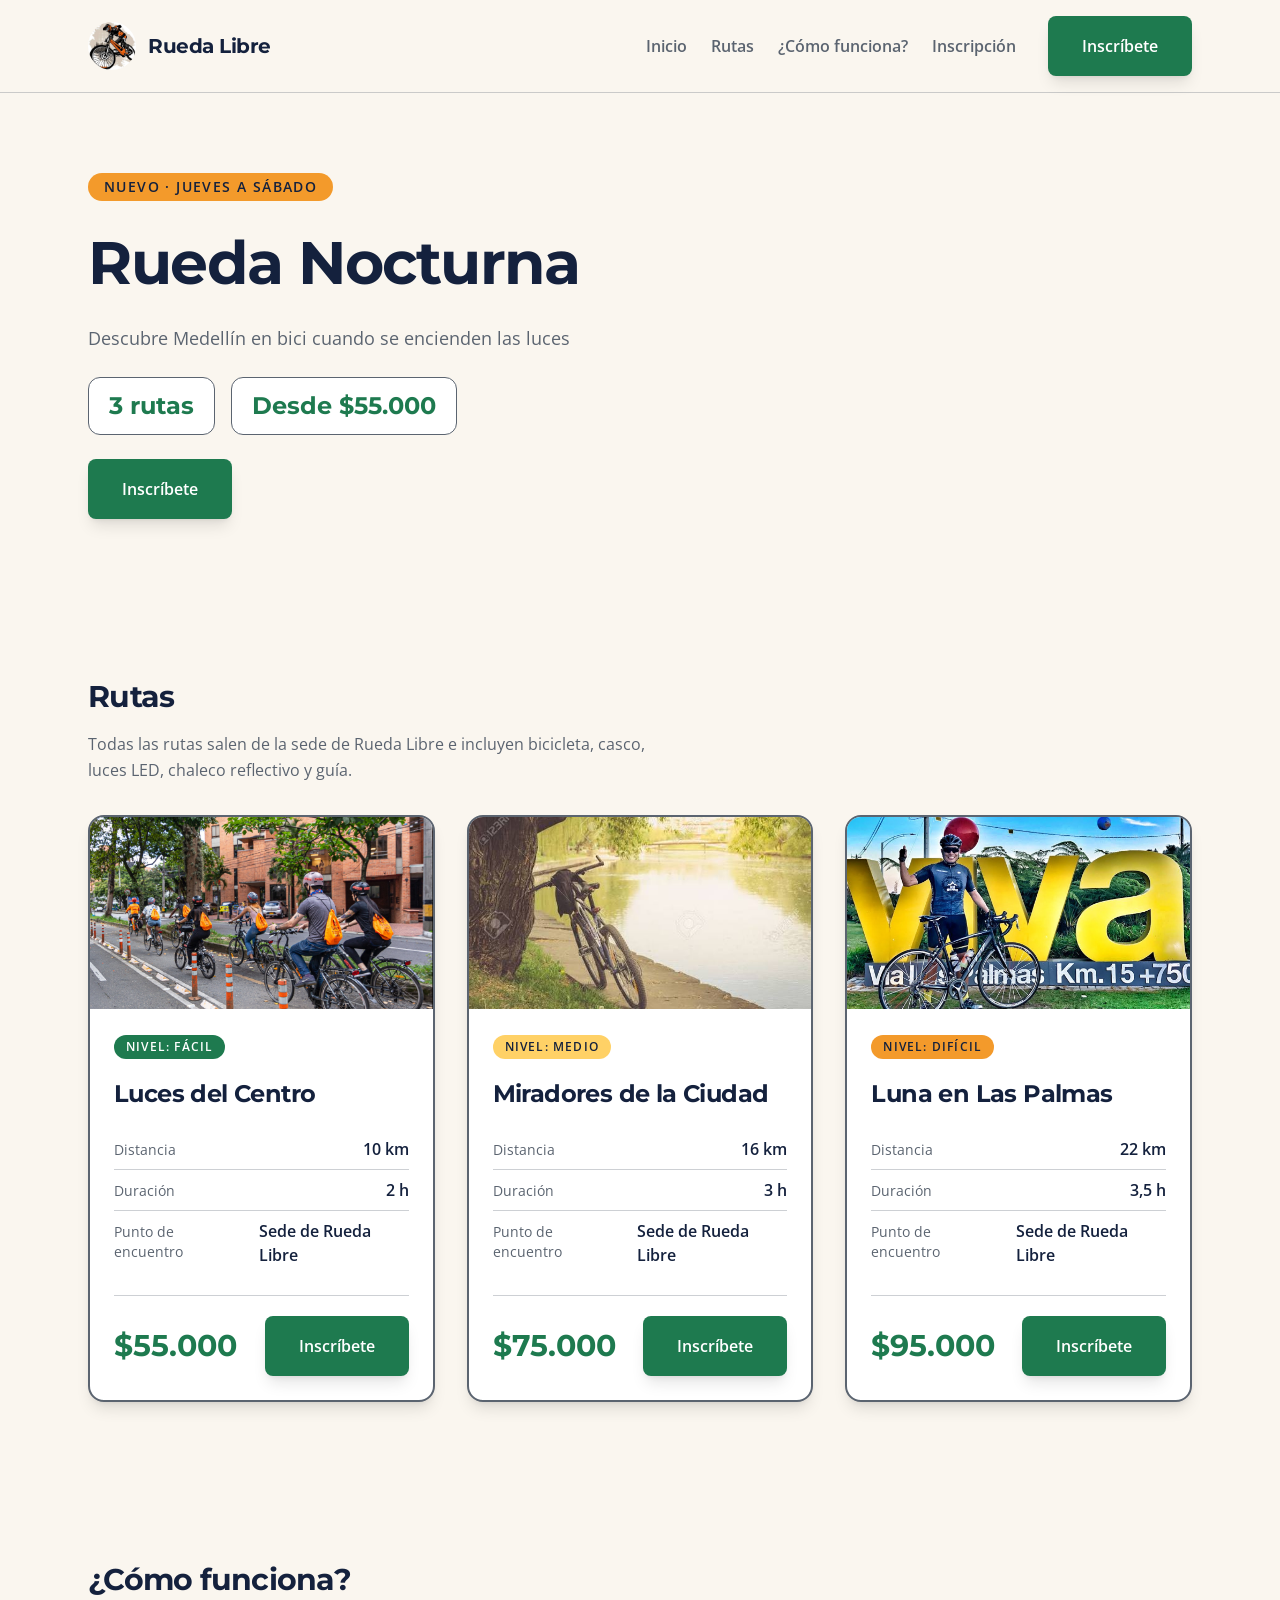
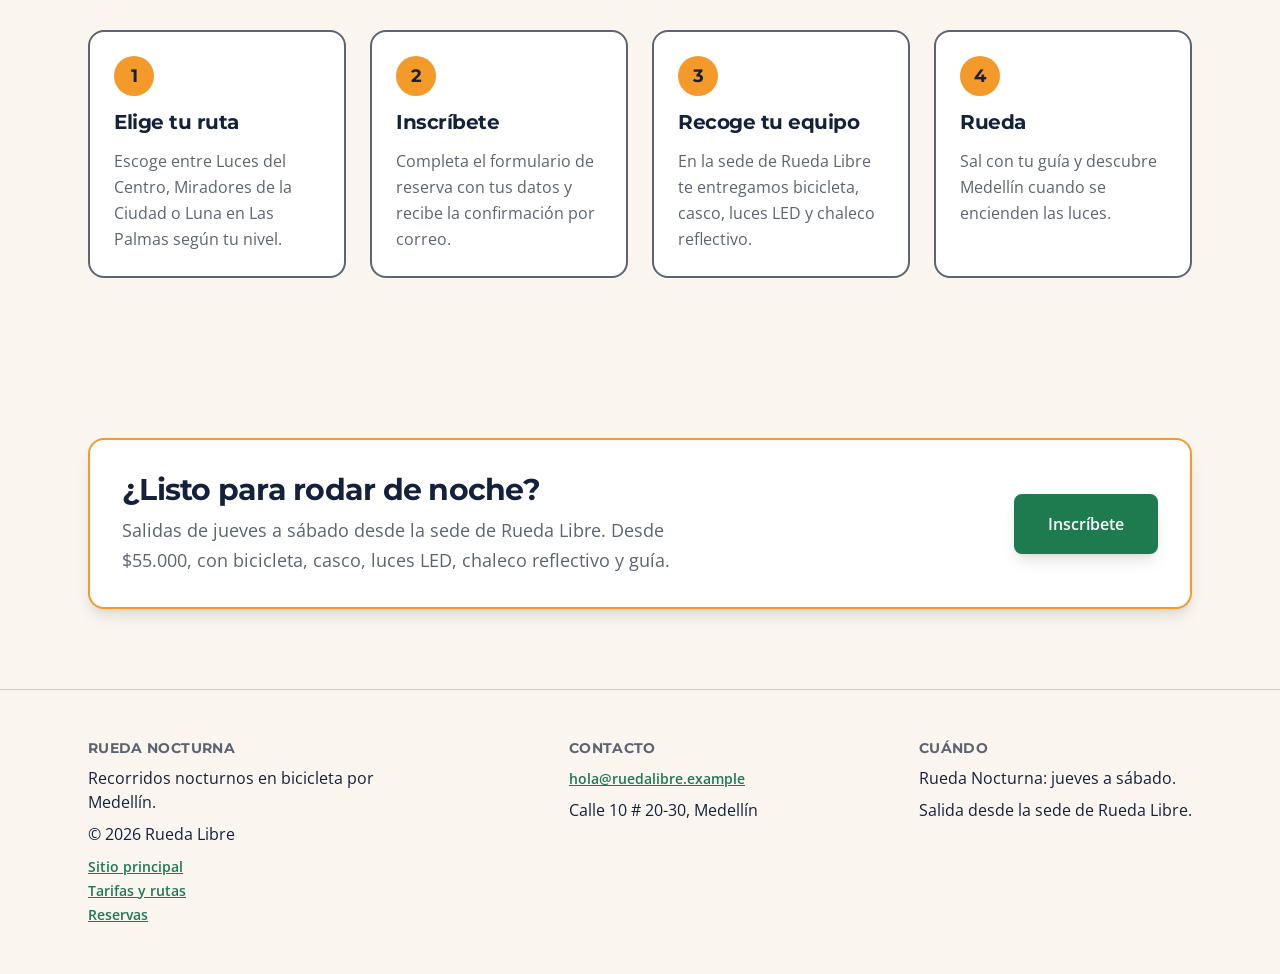
==== commit fe273e71: "Enlaces entre el sitio principal y Rueda Nocturna" ====
--- a/nocturna/index.html
+++ b/nocturna/index.html
@@ -15,18 +15,20 @@
     <!-- CSS generado por la CLI de Tailwind -->
     <link rel="stylesheet" href="src/output.css">
 </head>
-<!-- Claro (sin prefijo): fondo Crema y texto Azul Noche · Oscuro (dark:): fondo Azul Noche y texto Crema
-     Los títulos y textos heredan este color; solo se repite donde cambia (texto secundario, acentos) -->
-<body class="bg-crema font-texto text-azul-noche antialiased dark:bg-azul-noche dark:text-crema">
-
-    <a href="#contenido" class="sr-only focus:not-sr-only focus:absolute focus:left-4 focus:top-4 focus:z-50 focus:rounded focus:bg-white focus:px-4 focus:py-2 focus:text-azul-noche">Saltar al contenido principal</a>
-
-    <!-- ===== ENCABEZADO ===== -->
+<!-- Orden de las clases en todo el archivo:
+     layout → espaciado → tipografía → color y acabado → estados (hover, focus, dark) -->
+<body class="font-texto antialiased bg-crema text-azul-noche dark:bg-azul-noche dark:text-crema">
+
+    <a href="#contenido" class="sr-only focus:not-sr-only focus:absolute focus:left-4 focus:top-4 focus:z-50 focus:px-4 focus:py-2 focus:rounded focus:bg-white focus:text-azul-noche">Saltar al contenido principal</a>
+
+    <!-- ===== ENCABEZADO =====
+         El logo lleva al sitio principal (../index.html).
+         "Sitio principal" aparece en el menú desde lg (1024 px): a 768 px no cabe. -->
     <header class="border-b border-gris-asfalto/30 dark:border-crema/20">
         <div class="mx-auto w-full max-w-6xl px-6">
-            <div class="flex flex-col items-center gap-4 py-4 md:flex-row md:justify-between md:gap-3 lg:gap-8">
-
-                <a href="#inicio" class="flex shrink-0 items-center gap-3 rounded focus:outline-hidden focus:ring-4 focus:ring-azul-noche focus:ring-offset-2 focus:ring-offset-crema dark:focus:ring-crema dark:focus:ring-offset-azul-noche">
+            <div class="flex flex-col items-center md:flex-row md:justify-between gap-4 py-4 md:gap-3 lg:gap-8">
+
+                <a href="../index.html" class="flex shrink-0 items-center gap-3 rounded focus:outline-hidden focus:ring-4 focus:ring-azul-noche focus:ring-offset-2 focus:ring-offset-crema dark:focus:ring-crema dark:focus:ring-offset-azul-noche">
                     <img src="../img/LogoBicicleta.jpg" alt="" width="48" height="48" class="h-12 w-12 rounded-full object-cover">
                     <span class="font-titulos text-lg font-bold tracking-tight lg:text-xl">Rueda Libre</span>
                 </a>
@@ -34,14 +36,15 @@
                 <div class="flex items-center md:gap-3 lg:gap-8">
                     <nav aria-label="Principal" class="hidden md:block">
                         <ul class="flex items-center gap-3 lg:gap-6">
-                            <li><a href="#inicio" class="whitespace-nowrap rounded text-sm font-semibold text-gris-asfalto hover:text-azul-noche focus:outline-hidden focus:ring-4 focus:ring-azul-noche focus:ring-offset-2 focus:ring-offset-crema dark:text-crema/75 dark:hover:text-crema dark:focus:ring-crema dark:focus:ring-offset-azul-noche lg:text-base">Inicio</a></li>
-                            <li><a href="#rutas" class="whitespace-nowrap rounded text-sm font-semibold text-gris-asfalto hover:text-azul-noche focus:outline-hidden focus:ring-4 focus:ring-azul-noche focus:ring-offset-2 focus:ring-offset-crema dark:text-crema/75 dark:hover:text-crema dark:focus:ring-crema dark:focus:ring-offset-azul-noche lg:text-base">Rutas</a></li>
-                            <li><a href="#como-funciona" class="whitespace-nowrap rounded text-sm font-semibold text-gris-asfalto hover:text-azul-noche focus:outline-hidden focus:ring-4 focus:ring-azul-noche focus:ring-offset-2 focus:ring-offset-crema dark:text-crema/75 dark:hover:text-crema dark:focus:ring-crema dark:focus:ring-offset-azul-noche lg:text-base">¿Cómo funciona?</a></li>
-                            <li><a href="#inscripcion" class="whitespace-nowrap rounded text-sm font-semibold text-gris-asfalto hover:text-azul-noche focus:outline-hidden focus:ring-4 focus:ring-azul-noche focus:ring-offset-2 focus:ring-offset-crema dark:text-crema/75 dark:hover:text-crema dark:focus:ring-crema dark:focus:ring-offset-azul-noche lg:text-base">Inscripción</a></li>
+                            <li><a href="#inicio" class="whitespace-nowrap text-sm font-semibold lg:text-base rounded text-gris-asfalto hover:text-azul-noche focus:outline-hidden focus:ring-4 focus:ring-azul-noche focus:ring-offset-2 focus:ring-offset-crema dark:text-crema/75 dark:hover:text-crema dark:focus:ring-crema dark:focus:ring-offset-azul-noche">Inicio</a></li>
+                            <li><a href="#rutas" class="whitespace-nowrap text-sm font-semibold lg:text-base rounded text-gris-asfalto hover:text-azul-noche focus:outline-hidden focus:ring-4 focus:ring-azul-noche focus:ring-offset-2 focus:ring-offset-crema dark:text-crema/75 dark:hover:text-crema dark:focus:ring-crema dark:focus:ring-offset-azul-noche">Rutas</a></li>
+                            <li><a href="#como-funciona" class="whitespace-nowrap text-sm font-semibold lg:text-base rounded text-gris-asfalto hover:text-azul-noche focus:outline-hidden focus:ring-4 focus:ring-azul-noche focus:ring-offset-2 focus:ring-offset-crema dark:text-crema/75 dark:hover:text-crema dark:focus:ring-crema dark:focus:ring-offset-azul-noche">¿Cómo funciona?</a></li>
+                            <li><a href="#inscripcion" class="whitespace-nowrap text-sm font-semibold lg:text-base rounded text-gris-asfalto hover:text-azul-noche focus:outline-hidden focus:ring-4 focus:ring-azul-noche focus:ring-offset-2 focus:ring-offset-crema dark:text-crema/75 dark:hover:text-crema dark:focus:ring-crema dark:focus:ring-offset-azul-noche">Inscripción</a></li>
+                            <li class="hidden lg:block"><a href="../index.html" class="whitespace-nowrap text-sm font-semibold lg:text-base rounded text-gris-asfalto hover:text-azul-noche focus:outline-hidden focus:ring-4 focus:ring-azul-noche focus:ring-offset-2 focus:ring-offset-crema dark:text-crema/75 dark:hover:text-crema dark:focus:ring-crema dark:focus:ring-offset-azul-noche">Sitio principal</a></li>
                         </ul>
                     </nav>
 
-                    <a href="../paginas/reservas.html" class="inline-block rounded-lg border-2 border-transparent bg-verde-ruta px-8 py-4 text-base font-semibold text-white shadow-lg hover:bg-azul-noche focus:outline-hidden focus:ring-4 focus:ring-azul-noche focus:ring-offset-2 focus:ring-offset-crema dark:bg-amarillo-farol dark:text-azul-noche dark:shadow-amarillo-farol/25 dark:hover:bg-crema dark:focus:ring-crema dark:focus:ring-offset-azul-noche">Inscríbete</a>
+                    <a href="../paginas/reservas.html" class="btn-principal">Inscríbete</a>
                 </div>
 
             </div>
@@ -50,25 +53,24 @@
 
     <main id="contenido">
 
-        <!-- ===== SECCIÓN PRINCIPAL =====
-             En modo oscuro, un resplandor Amarillo Farol baja desde arriba (dark:bg-linear-to-b) -->
+        <!-- ===== SECCIÓN PRINCIPAL ===== -->
         <section id="inicio" class="py-10 md:py-16 lg:py-20 dark:bg-linear-to-b dark:from-amarillo-farol/10 dark:to-transparent" aria-labelledby="titulo-campana">
             <div class="mx-auto w-full max-w-6xl px-6">
                 <div class="max-w-3xl space-y-6">
 
-                    <p class="inline-block rounded-full bg-naranja-pedal px-4 py-1 text-sm font-semibold uppercase tracking-widest text-azul-noche dark:bg-amarillo-farol">Nuevo · Jueves a sábado</p>
+                    <p class="inline-block px-4 py-1 text-sm font-semibold uppercase tracking-widest rounded-full bg-naranja-pedal text-azul-noche dark:bg-amarillo-farol">Nuevo · Jueves a sábado</p>
 
                     <h1 id="titulo-campana" class="font-titulos text-4xl font-bold leading-tight tracking-tight sm:text-5xl lg:text-6xl">Rueda Nocturna</h1>
 
-                    <p class="max-w-xl text-base leading-relaxed text-gris-asfalto md:text-lg dark:text-crema/75">Descubre Medellín en bici cuando se encienden las luces</p>
+                    <p class="max-w-xl text-base leading-relaxed md:text-lg text-gris-asfalto dark:text-crema/75">Descubre Medellín en bici cuando se encienden las luces</p>
 
                     <ul class="flex flex-wrap gap-4">
-                        <li class="rounded-xl border border-gris-asfalto bg-white px-5 py-3 font-titulos text-xl font-bold text-verde-ruta sm:text-2xl dark:border-crema/20 dark:bg-white/5 dark:text-amarillo-farol">3 rutas</li>
-                        <li class="rounded-xl border border-gris-asfalto bg-white px-5 py-3 font-titulos text-xl font-bold text-verde-ruta sm:text-2xl dark:border-crema/20 dark:bg-white/5 dark:text-amarillo-farol">Desde $55.000</li>
+                        <li class="px-5 py-3 font-titulos text-xl font-bold sm:text-2xl rounded-xl border border-gris-asfalto bg-white text-verde-ruta dark:border-crema/20 dark:bg-white/5 dark:text-amarillo-farol">3 rutas</li>
+                        <li class="px-5 py-3 font-titulos text-xl font-bold sm:text-2xl rounded-xl border border-gris-asfalto bg-white text-verde-ruta dark:border-crema/20 dark:bg-white/5 dark:text-amarillo-farol">Desde $55.000</li>
                     </ul>
 
                     <div>
-                        <a href="../paginas/reservas.html" class="inline-block rounded-lg border-2 border-transparent bg-verde-ruta px-8 py-4 text-base font-semibold text-white shadow-lg hover:bg-azul-noche focus:outline-hidden focus:ring-4 focus:ring-azul-noche focus:ring-offset-2 focus:ring-offset-crema dark:bg-amarillo-farol dark:text-azul-noche dark:shadow-amarillo-farol/25 dark:hover:bg-crema dark:focus:ring-crema dark:focus:ring-offset-azul-noche">Inscríbete</a>
+                        <a href="../paginas/reservas.html" class="btn-principal">Inscríbete</a>
                     </div>
 
                 </div>
@@ -77,7 +79,7 @@
 
         <!-- ===== RUTAS =====
              Etiquetas de nivel: Fácil = Verde Ruta · Medio = Amarillo Farol · Difícil = Naranja Pedal
-             (además del texto "Nivel: ..."). Las cards comparten las mismas clases base. -->
+             (además del texto "Nivel: ..."). Las tres cards comparten las mismas clases base. -->
         <section id="rutas" class="py-10 md:py-16 lg:py-20" aria-labelledby="titulo-rutas">
             <div class="mx-auto w-full max-w-6xl px-6">
                 <div class="space-y-6 md:space-y-8">
@@ -87,13 +89,13 @@
                         <p class="max-w-xl leading-relaxed text-gris-asfalto dark:text-crema/75">Todas las rutas salen de la sede de Rueda Libre e incluyen bicicleta, casco, luces LED, chaleco reflectivo y guía.</p>
                     </div>
 
-                    <div class="grid grid-cols-1 gap-6 sm:grid-cols-2 lg:grid-cols-3 lg:gap-8">
+                    <div class="grid grid-cols-1 sm:grid-cols-2 lg:grid-cols-3 gap-6 lg:gap-8">
 
                         <!-- Ruta 1 · Fácil -->
                         <article class="overflow-hidden rounded-2xl border-2 border-gris-asfalto bg-white shadow-lg transition duration-200 hover:border-verde-ruta hover:shadow-2xl dark:border-crema/20 dark:bg-white/5 dark:hover:border-amarillo-farol">
                             <img src="../img/barrio.jpg" alt="" width="800" height="400" loading="lazy" class="h-48 w-full object-cover">
                             <div class="space-y-5 p-6">
-                                <p class="inline-block rounded-full bg-verde-ruta px-3 py-1 text-xs font-semibold uppercase tracking-widest text-white">Nivel: Fácil</p>
+                                <p class="inline-block px-3 py-1 text-xs font-semibold uppercase tracking-widest rounded-full bg-verde-ruta text-white">Nivel: Fácil</p>
                                 <h3 class="font-titulos text-2xl font-bold leading-tight tracking-tight">Luces del Centro</h3>
                                 <dl class="divide-y divide-gris-asfalto/30 dark:divide-crema/20">
                                     <div class="flex items-baseline justify-between gap-4 py-2">
@@ -109,9 +111,9 @@
                                         <dd class="font-semibold">Sede de Rueda Libre</dd>
                                     </div>
                                 </dl>
-                                <div class="flex flex-wrap items-center justify-between gap-4 border-t border-gris-asfalto/30 pt-5 dark:border-crema/20">
+                                <div class="flex flex-wrap items-center justify-between gap-4 pt-5 border-t border-gris-asfalto/30 dark:border-crema/20">
                                     <p class="font-titulos text-3xl font-bold text-verde-ruta dark:text-amarillo-farol">$55.000</p>
-                                    <a href="../paginas/reservas.html" aria-label="Inscríbete en Luces del Centro" class="inline-block rounded-lg border-2 border-transparent bg-verde-ruta px-8 py-4 text-base font-semibold text-white shadow-lg hover:bg-azul-noche focus:outline-hidden focus:ring-4 focus:ring-azul-noche focus:ring-offset-2 focus:ring-offset-crema dark:bg-amarillo-farol dark:text-azul-noche dark:shadow-amarillo-farol/25 dark:hover:bg-crema dark:focus:ring-crema dark:focus:ring-offset-azul-noche">Inscríbete</a>
+                                    <a href="../paginas/reservas.html" aria-label="Inscríbete en Luces del Centro" class="btn-principal">Inscríbete</a>
                                 </div>
                             </div>
                         </article>
@@ -120,7 +122,7 @@
                         <article class="overflow-hidden rounded-2xl border-2 border-gris-asfalto bg-white shadow-lg transition duration-200 hover:border-verde-ruta hover:shadow-2xl dark:border-crema/20 dark:bg-white/5 dark:hover:border-amarillo-farol">
                             <img src="../img/rio.jpg" alt="" width="800" height="400" loading="lazy" class="h-48 w-full object-cover">
                             <div class="space-y-5 p-6">
-                                <p class="inline-block rounded-full bg-amarillo-farol px-3 py-1 text-xs font-semibold uppercase tracking-widest text-azul-noche">Nivel: Medio</p>
+                                <p class="inline-block px-3 py-1 text-xs font-semibold uppercase tracking-widest rounded-full bg-amarillo-farol text-azul-noche">Nivel: Medio</p>
                                 <h3 class="font-titulos text-2xl font-bold leading-tight tracking-tight">Miradores de la Ciudad</h3>
                                 <dl class="divide-y divide-gris-asfalto/30 dark:divide-crema/20">
                                     <div class="flex items-baseline justify-between gap-4 py-2">
@@ -136,9 +138,9 @@
                                         <dd class="font-semibold">Sede de Rueda Libre</dd>
                                     </div>
                                 </dl>
-                                <div class="flex flex-wrap items-center justify-between gap-4 border-t border-gris-asfalto/30 pt-5 dark:border-crema/20">
+                                <div class="flex flex-wrap items-center justify-between gap-4 pt-5 border-t border-gris-asfalto/30 dark:border-crema/20">
                                     <p class="font-titulos text-3xl font-bold text-verde-ruta dark:text-amarillo-farol">$75.000</p>
-                                    <a href="../paginas/reservas.html" aria-label="Inscríbete en Miradores de la Ciudad" class="inline-block rounded-lg border-2 border-transparent bg-verde-ruta px-8 py-4 text-base font-semibold text-white shadow-lg hover:bg-azul-noche focus:outline-hidden focus:ring-4 focus:ring-azul-noche focus:ring-offset-2 focus:ring-offset-crema dark:bg-amarillo-farol dark:text-azul-noche dark:shadow-amarillo-farol/25 dark:hover:bg-crema dark:focus:ring-crema dark:focus:ring-offset-azul-noche">Inscríbete</a>
+                                    <a href="../paginas/reservas.html" aria-label="Inscríbete en Miradores de la Ciudad" class="btn-principal">Inscríbete</a>
                                 </div>
                             </div>
                         </article>
@@ -147,7 +149,7 @@
                         <article class="overflow-hidden rounded-2xl border-2 border-gris-asfalto bg-white shadow-lg transition duration-200 hover:border-verde-ruta hover:shadow-2xl dark:border-crema/20 dark:bg-white/5 dark:hover:border-amarillo-farol">
                             <img src="../img/palmas.jpg" alt="" width="800" height="400" loading="lazy" class="h-48 w-full object-cover">
                             <div class="space-y-5 p-6">
-                                <p class="inline-block rounded-full bg-naranja-pedal px-3 py-1 text-xs font-semibold uppercase tracking-widest text-azul-noche">Nivel: Difícil</p>
+                                <p class="inline-block px-3 py-1 text-xs font-semibold uppercase tracking-widest rounded-full bg-naranja-pedal text-azul-noche">Nivel: Difícil</p>
                                 <h3 class="font-titulos text-2xl font-bold leading-tight tracking-tight">Luna en Las Palmas</h3>
                                 <dl class="divide-y divide-gris-asfalto/30 dark:divide-crema/20">
                                     <div class="flex items-baseline justify-between gap-4 py-2">
@@ -163,9 +165,9 @@
                                         <dd class="font-semibold">Sede de Rueda Libre</dd>
                                     </div>
                                 </dl>
-                                <div class="flex flex-wrap items-center justify-between gap-4 border-t border-gris-asfalto/30 pt-5 dark:border-crema/20">
+                                <div class="flex flex-wrap items-center justify-between gap-4 pt-5 border-t border-gris-asfalto/30 dark:border-crema/20">
                                     <p class="font-titulos text-3xl font-bold text-verde-ruta dark:text-amarillo-farol">$95.000</p>
-                                    <a href="../paginas/reservas.html" aria-label="Inscríbete en Luna en Las Palmas" class="inline-block rounded-lg border-2 border-transparent bg-verde-ruta px-8 py-4 text-base font-semibold text-white shadow-lg hover:bg-azul-noche focus:outline-hidden focus:ring-4 focus:ring-azul-noche focus:ring-offset-2 focus:ring-offset-crema dark:bg-amarillo-farol dark:text-azul-noche dark:shadow-amarillo-farol/25 dark:hover:bg-crema dark:focus:ring-crema dark:focus:ring-offset-azul-noche">Inscríbete</a>
+                                    <a href="../paginas/reservas.html" aria-label="Inscríbete en Luna en Las Palmas" class="btn-principal">Inscríbete</a>
                                 </div>
                             </div>
                         </article>
@@ -182,28 +184,28 @@
 
                     <h2 id="titulo-como-funciona" class="font-titulos text-2xl font-bold tracking-tight md:text-3xl">¿Cómo funciona?</h2>
 
-                    <ol class="grid grid-cols-1 gap-6 sm:grid-cols-2 lg:grid-cols-4">
-
-                        <li class="space-y-3 rounded-2xl border-2 border-gris-asfalto bg-white p-6 dark:border-crema/20 dark:bg-white/5">
-                            <p aria-hidden="true" class="flex h-10 w-10 items-center justify-center rounded-full bg-naranja-pedal font-titulos text-lg font-bold text-azul-noche dark:bg-amarillo-farol">1</p>
+                    <ol class="grid grid-cols-1 sm:grid-cols-2 lg:grid-cols-4 gap-6">
+
+                        <li class="space-y-3 p-6 rounded-2xl border-2 border-gris-asfalto bg-white dark:border-crema/20 dark:bg-white/5">
+                            <p aria-hidden="true" class="flex h-10 w-10 items-center justify-center font-titulos text-lg font-bold rounded-full bg-naranja-pedal text-azul-noche dark:bg-amarillo-farol">1</p>
                             <h3 class="font-titulos text-xl font-bold tracking-tight">Elige tu ruta</h3>
                             <p class="leading-relaxed text-gris-asfalto dark:text-crema/75">Escoge entre Luces del Centro, Miradores de la Ciudad o Luna en Las Palmas según tu nivel.</p>
                         </li>
 
-                        <li class="space-y-3 rounded-2xl border-2 border-gris-asfalto bg-white p-6 dark:border-crema/20 dark:bg-white/5">
-                            <p aria-hidden="true" class="flex h-10 w-10 items-center justify-center rounded-full bg-naranja-pedal font-titulos text-lg font-bold text-azul-noche dark:bg-amarillo-farol">2</p>
+                        <li class="space-y-3 p-6 rounded-2xl border-2 border-gris-asfalto bg-white dark:border-crema/20 dark:bg-white/5">
+                            <p aria-hidden="true" class="flex h-10 w-10 items-center justify-center font-titulos text-lg font-bold rounded-full bg-naranja-pedal text-azul-noche dark:bg-amarillo-farol">2</p>
                             <h3 class="font-titulos text-xl font-bold tracking-tight">Inscríbete</h3>
                             <p class="leading-relaxed text-gris-asfalto dark:text-crema/75">Completa el formulario de reserva con tus datos y recibe la confirmación por correo.</p>
                         </li>
 
-                        <li class="space-y-3 rounded-2xl border-2 border-gris-asfalto bg-white p-6 dark:border-crema/20 dark:bg-white/5">
-                            <p aria-hidden="true" class="flex h-10 w-10 items-center justify-center rounded-full bg-naranja-pedal font-titulos text-lg font-bold text-azul-noche dark:bg-amarillo-farol">3</p>
+                        <li class="space-y-3 p-6 rounded-2xl border-2 border-gris-asfalto bg-white dark:border-crema/20 dark:bg-white/5">
+                            <p aria-hidden="true" class="flex h-10 w-10 items-center justify-center font-titulos text-lg font-bold rounded-full bg-naranja-pedal text-azul-noche dark:bg-amarillo-farol">3</p>
                             <h3 class="font-titulos text-xl font-bold tracking-tight">Recoge tu equipo</h3>
                             <p class="leading-relaxed text-gris-asfalto dark:text-crema/75">En la sede de Rueda Libre te entregamos bicicleta, casco, luces LED y chaleco reflectivo.</p>
                         </li>
 
-                        <li class="space-y-3 rounded-2xl border-2 border-gris-asfalto bg-white p-6 dark:border-crema/20 dark:bg-white/5">
-                            <p aria-hidden="true" class="flex h-10 w-10 items-center justify-center rounded-full bg-naranja-pedal font-titulos text-lg font-bold text-azul-noche dark:bg-amarillo-farol">4</p>
+                        <li class="space-y-3 p-6 rounded-2xl border-2 border-gris-asfalto bg-white dark:border-crema/20 dark:bg-white/5">
+                            <p aria-hidden="true" class="flex h-10 w-10 items-center justify-center font-titulos text-lg font-bold rounded-full bg-naranja-pedal text-azul-noche dark:bg-amarillo-farol">4</p>
                             <h3 class="font-titulos text-xl font-bold tracking-tight">Rueda</h3>
                             <p class="leading-relaxed text-gris-asfalto dark:text-crema/75">Sal con tu guía y descubre Medellín cuando se encienden las luces.</p>
                         </li>
@@ -216,14 +218,14 @@
         <!-- ===== FRANJA DE INSCRIPCIÓN ===== -->
         <section id="inscripcion" class="py-10 md:py-16 lg:py-20" aria-labelledby="titulo-inscripcion">
             <div class="mx-auto w-full max-w-6xl px-6">
-                <div class="flex flex-col items-start gap-6 rounded-2xl border-2 border-naranja-pedal bg-white p-6 shadow-lg md:flex-row md:items-center md:justify-between md:gap-8 md:p-8 dark:border-amarillo-farol dark:bg-white/5">
+                <div class="flex flex-col items-start md:flex-row md:items-center md:justify-between gap-6 p-6 md:gap-8 md:p-8 rounded-2xl border-2 border-naranja-pedal bg-white shadow-lg dark:border-amarillo-farol dark:bg-white/5">
 
                     <div class="max-w-xl space-y-2">
                         <h2 id="titulo-inscripcion" class="font-titulos text-2xl font-bold tracking-tight md:text-3xl">¿Listo para rodar de noche?</h2>
-                        <p class="text-base leading-relaxed text-gris-asfalto md:text-lg dark:text-crema/75">Salidas de jueves a sábado desde la sede de Rueda Libre. Desde $55.000, con bicicleta, casco, luces LED, chaleco reflectivo y guía.</p>
-                    </div>
-
-                    <a href="../paginas/reservas.html" class="inline-block rounded-lg border-2 border-transparent bg-verde-ruta px-8 py-4 text-base font-semibold text-white shadow-lg hover:bg-azul-noche focus:outline-hidden focus:ring-4 focus:ring-azul-noche focus:ring-offset-2 focus:ring-offset-crema dark:bg-amarillo-farol dark:text-azul-noche dark:shadow-amarillo-farol/25 dark:hover:bg-crema dark:focus:ring-crema dark:focus:ring-offset-azul-noche">Inscríbete</a>
+                        <p class="text-base leading-relaxed md:text-lg text-gris-asfalto dark:text-crema/75">Salidas de jueves a sábado desde la sede de Rueda Libre. Desde $55.000, con bicicleta, casco, luces LED, chaleco reflectivo y guía.</p>
+                    </div>
+
+                    <a href="../paginas/reservas.html" class="btn-principal">Inscríbete</a>
 
                 </div>
             </div>
@@ -231,20 +233,28 @@
 
     </main>
 
-    <!-- ===== PIE DE PÁGINA ===== -->
-    <footer class="border-t border-gris-asfalto/30 py-10 md:py-12 dark:border-crema/20">
+    <!-- ===== PIE DE PÁGINA =====
+         Tres bloques. El primero incluye los enlaces al sitio principal (visibles también en celular). -->
+    <footer class="py-10 md:py-12 border-t border-gris-asfalto/30 dark:border-crema/20">
         <div class="mx-auto w-full max-w-6xl px-6">
-            <div class="flex flex-col gap-8 md:flex-row md:justify-between">
+            <div class="flex flex-col md:flex-row md:justify-between gap-8">
 
                 <div class="max-w-xs space-y-2">
                     <h2 class="font-titulos text-sm font-bold uppercase tracking-wide text-gris-asfalto dark:text-crema/75">Rueda Nocturna</h2>
                     <p>Recorridos nocturnos en bicicleta por Medellín.</p>
                     <p>© 2026 Rueda Libre</p>
+                    <nav aria-label="Sitio principal de Rueda Libre" class="pt-2">
+                        <ul class="space-y-1">
+                            <li><a href="../index.html" class="inline-block text-sm font-semibold underline rounded text-verde-ruta hover:text-azul-noche focus:outline-hidden focus:ring-4 focus:ring-azul-noche focus:ring-offset-2 focus:ring-offset-crema dark:text-amarillo-farol dark:hover:text-crema dark:focus:ring-crema dark:focus:ring-offset-azul-noche">Sitio principal</a></li>
+                            <li><a href="../paginas/tarifas.html" class="inline-block text-sm font-semibold underline rounded text-verde-ruta hover:text-azul-noche focus:outline-hidden focus:ring-4 focus:ring-azul-noche focus:ring-offset-2 focus:ring-offset-crema dark:text-amarillo-farol dark:hover:text-crema dark:focus:ring-crema dark:focus:ring-offset-azul-noche">Tarifas y rutas</a></li>
+                            <li><a href="../paginas/reservas.html" class="inline-block text-sm font-semibold underline rounded text-verde-ruta hover:text-azul-noche focus:outline-hidden focus:ring-4 focus:ring-azul-noche focus:ring-offset-2 focus:ring-offset-crema dark:text-amarillo-farol dark:hover:text-crema dark:focus:ring-crema dark:focus:ring-offset-azul-noche">Reservas</a></li>
+                        </ul>
+                    </nav>
                 </div>
 
                 <div class="max-w-xs space-y-2">
                     <h2 class="font-titulos text-sm font-bold uppercase tracking-wide text-gris-asfalto dark:text-crema/75">Contacto</h2>
-                    <p><a href="mailto:hola@ruedalibre.example" class="inline-block rounded text-sm font-semibold text-verde-ruta underline hover:text-azul-noche focus:outline-hidden focus:ring-4 focus:ring-azul-noche focus:ring-offset-2 focus:ring-offset-crema dark:text-amarillo-farol dark:hover:text-crema dark:focus:ring-crema dark:focus:ring-offset-azul-noche">hola@ruedalibre.example</a></p>
+                    <p><a href="mailto:hola@ruedalibre.example" class="inline-block text-sm font-semibold underline rounded text-verde-ruta hover:text-azul-noche focus:outline-hidden focus:ring-4 focus:ring-azul-noche focus:ring-offset-2 focus:ring-offset-crema dark:text-amarillo-farol dark:hover:text-crema dark:focus:ring-crema dark:focus:ring-offset-azul-noche">hola@ruedalibre.example</a></p>
                     <p>Calle 10 # 20-30, Medellín</p>
                 </div>
 
--- a/nocturna/src/output.css
+++ b/nocturna/src/output.css
@@ -242,9 +242,6 @@
   .inline-block {
     display: inline-block;
   }
-  .table {
-    display: table;
-  }
   .h-10 {
     height: calc(var(--spacing) * 10);
   }
@@ -278,17 +275,8 @@
   .max-w-xs {
     max-width: var(--container-xs);
   }
-  .flex-shrink {
-    flex-shrink: 1;
-  }
   .shrink-0 {
     flex-shrink: 0;
-  }
-  .border-collapse {
-    border-collapse: collapse;
-  }
-  .resize {
-    resize: both;
   }
   .grid-cols-1 {
     grid-template-columns: repeat(1, minmax(0, 1fr));
@@ -363,9 +351,6 @@
     border-top-width: calc(1px * var(--tw-divide-y-reverse));
     border-bottom-width: calc(1px * calc(1 - var(--tw-divide-y-reverse)));
   }
-  :where(.divide-gris-asfalto > :not(:last-child)) {
-    border-color: var(--color-gris-asfalto);
-  }
   :where(.divide-gris-asfalto\/30 > :not(:last-child)) {
     border-color: color-mix(in srgb, #5B6470 30%, transparent);
     @supports (color: color-mix(in lab, red, red)) {
@@ -617,10 +602,6 @@
   .shadow-md {
     --tw-shadow: 0 4px 6px -1px var(--tw-shadow-color, rgb(0 0 0 / 0.1)), 0 2px 4px -2px var(--tw-shadow-color, rgb(0 0 0 / 0.1));
     box-shadow: var(--tw-inset-shadow), var(--tw-inset-ring-shadow), var(--tw-ring-offset-shadow), var(--tw-ring-shadow), var(--tw-shadow);
-  }
-  .outline {
-    outline-style: var(--tw-outline-style);
-    outline-width: 1px;
   }
   .transition {
     transition-property: color, background-color, border-color, outline-color, text-decoration-color, fill, stroke, --tw-gradient-from, --tw-gradient-via, --tw-gradient-to, opacity, box-shadow, transform, translate, scale, rotate, filter, -webkit-backdrop-filter, backdrop-filter, display, content-visibility, overlay, pointer-events;
@@ -655,9 +636,6 @@
     }
     .hover\:text-crema:hover {
       color: var(--color-crema);
-    }
-    .hover\:text-white:hover {
-      color: var(--color-white);
     }
     .hover\:shadow-2xl:hover {
       --tw-shadow: 0 25px 50px -12px var(--tw-shadow-color, rgb(0 0 0 / 0.25));
@@ -1007,6 +985,248 @@
     }
   }
 }
+@layer components {
+  .btn-principal {
+    display: inline-block;
+    border-radius: var(--radius-lg);
+    border-style: var(--tw-border-style);
+    border-width: 2px;
+    border-color: transparent;
+    background-color: var(--color-verde-ruta);
+    padding-inline: calc(var(--spacing) * 8);
+    padding-block: calc(var(--spacing) * 4);
+    font-size: var(--text-base);
+    line-height: var(--tw-leading, var(--text-base--line-height));
+    --tw-font-weight: var(--font-weight-semibold);
+    font-weight: var(--font-weight-semibold);
+    color: var(--color-white);
+    --tw-shadow: 0 10px 15px -3px var(--tw-shadow-color, rgb(0 0 0 / 0.1)), 0 4px 6px -4px var(--tw-shadow-color, rgb(0 0 0 / 0.1));
+    box-shadow: var(--tw-inset-shadow), var(--tw-inset-ring-shadow), var(--tw-ring-offset-shadow), var(--tw-ring-shadow), var(--tw-shadow);
+    &:hover {
+      @media (hover: hover) {
+        background-color: var(--color-azul-noche);
+      }
+    }
+    &:focus {
+      --tw-ring-shadow: var(--tw-ring-inset, ) 0 0 0 calc(4px + var(--tw-ring-offset-width)) var(--tw-ring-color, currentcolor);
+      box-shadow: var(--tw-inset-shadow), var(--tw-inset-ring-shadow), var(--tw-ring-offset-shadow), var(--tw-ring-shadow), var(--tw-shadow);
+    }
+    &:focus {
+      --tw-ring-color: var(--color-azul-noche);
+    }
+    &:focus {
+      --tw-ring-offset-width: 2px;
+      --tw-ring-offset-shadow: var(--tw-ring-inset, ) 0 0 0 var(--tw-ring-offset-width) var(--tw-ring-offset-color);
+    }
+    &:focus {
+      --tw-ring-offset-color: var(--color-crema);
+    }
+    &:focus {
+      --tw-outline-style: none;
+      outline-style: none;
+      @media (forced-colors: active) {
+        outline: 2px solid transparent;
+        outline-offset: 2px;
+      }
+    }
+    @media (prefers-color-scheme: dark) {
+      background-color: var(--color-amarillo-farol);
+    }
+    @media (prefers-color-scheme: dark) {
+      color: var(--color-azul-noche);
+    }
+    @media (prefers-color-scheme: dark) {
+      --tw-shadow-color: color-mix(in srgb, #FFD166 25%, transparent);
+      @supports (color: color-mix(in lab, red, red)) {
+        --tw-shadow-color: color-mix(in oklab, color-mix(in oklab, var(--color-amarillo-farol) 25%, transparent) var(--tw-shadow-alpha), transparent);
+      }
+    }
+    @media (prefers-color-scheme: dark) {
+      &:hover {
+        @media (hover: hover) {
+          background-color: var(--color-crema);
+        }
+      }
+    }
+    @media (prefers-color-scheme: dark) {
+      &:focus {
+        --tw-ring-color: var(--color-crema);
+      }
+    }
+    @media (prefers-color-scheme: dark) {
+      &:focus {
+        --tw-ring-offset-color: var(--color-azul-noche);
+      }
+    }
+  }
+  .btn-secundario {
+    display: inline-block;
+    border-radius: var(--radius-lg);
+    border-style: var(--tw-border-style);
+    border-width: 2px;
+    border-color: var(--color-azul-noche);
+    background-color: var(--color-azul-noche);
+    padding-inline: calc(var(--spacing) * 8);
+    padding-block: calc(var(--spacing) * 4);
+    font-size: var(--text-base);
+    line-height: var(--tw-leading, var(--text-base--line-height));
+    --tw-font-weight: var(--font-weight-semibold);
+    font-weight: var(--font-weight-semibold);
+    color: var(--color-crema);
+    --tw-shadow: 0 4px 6px -1px var(--tw-shadow-color, rgb(0 0 0 / 0.1)), 0 2px 4px -2px var(--tw-shadow-color, rgb(0 0 0 / 0.1));
+    box-shadow: var(--tw-inset-shadow), var(--tw-inset-ring-shadow), var(--tw-ring-offset-shadow), var(--tw-ring-shadow), var(--tw-shadow);
+    &:hover {
+      @media (hover: hover) {
+        border-color: var(--color-gris-asfalto);
+      }
+    }
+    &:hover {
+      @media (hover: hover) {
+        background-color: var(--color-gris-asfalto);
+      }
+    }
+    &:focus {
+      --tw-ring-shadow: var(--tw-ring-inset, ) 0 0 0 calc(4px + var(--tw-ring-offset-width)) var(--tw-ring-color, currentcolor);
+      box-shadow: var(--tw-inset-shadow), var(--tw-inset-ring-shadow), var(--tw-ring-offset-shadow), var(--tw-ring-shadow), var(--tw-shadow);
+    }
+    &:focus {
+      --tw-ring-color: var(--color-azul-noche);
+    }
+    &:focus {
+      --tw-ring-offset-width: 2px;
+      --tw-ring-offset-shadow: var(--tw-ring-inset, ) 0 0 0 var(--tw-ring-offset-width) var(--tw-ring-offset-color);
+    }
+    &:focus {
+      --tw-ring-offset-color: var(--color-crema);
+    }
+    &:focus {
+      --tw-outline-style: none;
+      outline-style: none;
+      @media (forced-colors: active) {
+        outline: 2px solid transparent;
+        outline-offset: 2px;
+      }
+    }
+    @media (prefers-color-scheme: dark) {
+      border-color: color-mix(in srgb, #FAF6EF 30%, transparent);
+      @supports (color: color-mix(in lab, red, red)) {
+        border-color: color-mix(in oklab, var(--color-crema) 30%, transparent);
+      }
+    }
+    @media (prefers-color-scheme: dark) {
+      background-color: color-mix(in srgb, #FFFFFF 10%, transparent);
+      @supports (color: color-mix(in lab, red, red)) {
+        background-color: color-mix(in oklab, var(--color-white) 10%, transparent);
+      }
+    }
+    @media (prefers-color-scheme: dark) {
+      &:hover {
+        @media (hover: hover) {
+          border-color: color-mix(in srgb, #FAF6EF 30%, transparent);
+          @supports (color: color-mix(in lab, red, red)) {
+            border-color: color-mix(in oklab, var(--color-crema) 30%, transparent);
+          }
+        }
+      }
+    }
+    @media (prefers-color-scheme: dark) {
+      &:hover {
+        @media (hover: hover) {
+          background-color: color-mix(in srgb, #FFFFFF 20%, transparent);
+          @supports (color: color-mix(in lab, red, red)) {
+            background-color: color-mix(in oklab, var(--color-white) 20%, transparent);
+          }
+        }
+      }
+    }
+    @media (prefers-color-scheme: dark) {
+      &:focus {
+        --tw-ring-color: var(--color-crema);
+      }
+    }
+    @media (prefers-color-scheme: dark) {
+      &:focus {
+        --tw-ring-offset-color: var(--color-azul-noche);
+      }
+    }
+  }
+  .btn-contorno {
+    display: inline-block;
+    border-radius: var(--radius-lg);
+    border-style: var(--tw-border-style);
+    border-width: 2px;
+    border-color: var(--color-azul-noche);
+    padding-inline: calc(var(--spacing) * 8);
+    padding-block: calc(var(--spacing) * 4);
+    font-size: var(--text-base);
+    line-height: var(--tw-leading, var(--text-base--line-height));
+    --tw-font-weight: var(--font-weight-semibold);
+    font-weight: var(--font-weight-semibold);
+    color: var(--color-azul-noche);
+    &:hover {
+      @media (hover: hover) {
+        background-color: var(--color-azul-noche);
+      }
+    }
+    &:hover {
+      @media (hover: hover) {
+        color: var(--color-crema);
+      }
+    }
+    &:focus {
+      --tw-ring-shadow: var(--tw-ring-inset, ) 0 0 0 calc(4px + var(--tw-ring-offset-width)) var(--tw-ring-color, currentcolor);
+      box-shadow: var(--tw-inset-shadow), var(--tw-inset-ring-shadow), var(--tw-ring-offset-shadow), var(--tw-ring-shadow), var(--tw-shadow);
+    }
+    &:focus {
+      --tw-ring-color: var(--color-azul-noche);
+    }
+    &:focus {
+      --tw-ring-offset-width: 2px;
+      --tw-ring-offset-shadow: var(--tw-ring-inset, ) 0 0 0 var(--tw-ring-offset-width) var(--tw-ring-offset-color);
+    }
+    &:focus {
+      --tw-ring-offset-color: var(--color-crema);
+    }
+    &:focus {
+      --tw-outline-style: none;
+      outline-style: none;
+      @media (forced-colors: active) {
+        outline: 2px solid transparent;
+        outline-offset: 2px;
+      }
+    }
+    @media (prefers-color-scheme: dark) {
+      border-color: var(--color-amarillo-farol);
+    }
+    @media (prefers-color-scheme: dark) {
+      color: var(--color-amarillo-farol);
+    }
+    @media (prefers-color-scheme: dark) {
+      &:hover {
+        @media (hover: hover) {
+          background-color: var(--color-amarillo-farol);
+        }
+      }
+    }
+    @media (prefers-color-scheme: dark) {
+      &:hover {
+        @media (hover: hover) {
+          color: var(--color-azul-noche);
+        }
+      }
+    }
+    @media (prefers-color-scheme: dark) {
+      &:focus {
+        --tw-ring-color: var(--color-crema);
+      }
+    }
+    @media (prefers-color-scheme: dark) {
+      &:focus {
+        --tw-ring-offset-color: var(--color-azul-noche);
+      }
+    }
+  }
+}
 @property --tw-space-y-reverse {
   syntax: "*";
   inherits: false;
@@ -1098,11 +1318,6 @@
   syntax: "*";
   inherits: false;
   initial-value: 0 0 #0000;
-}
-@property --tw-outline-style {
-  syntax: "*";
-  inherits: false;
-  initial-value: solid;
 }
 @property --tw-duration {
   syntax: "*";
@@ -1173,7 +1388,6 @@
       --tw-ring-offset-width: 0px;
       --tw-ring-offset-color: #fff;
       --tw-ring-offset-shadow: 0 0 #0000;
-      --tw-outline-style: solid;
       --tw-duration: initial;
       --tw-gradient-position: initial;
       --tw-gradient-from: #0000;
